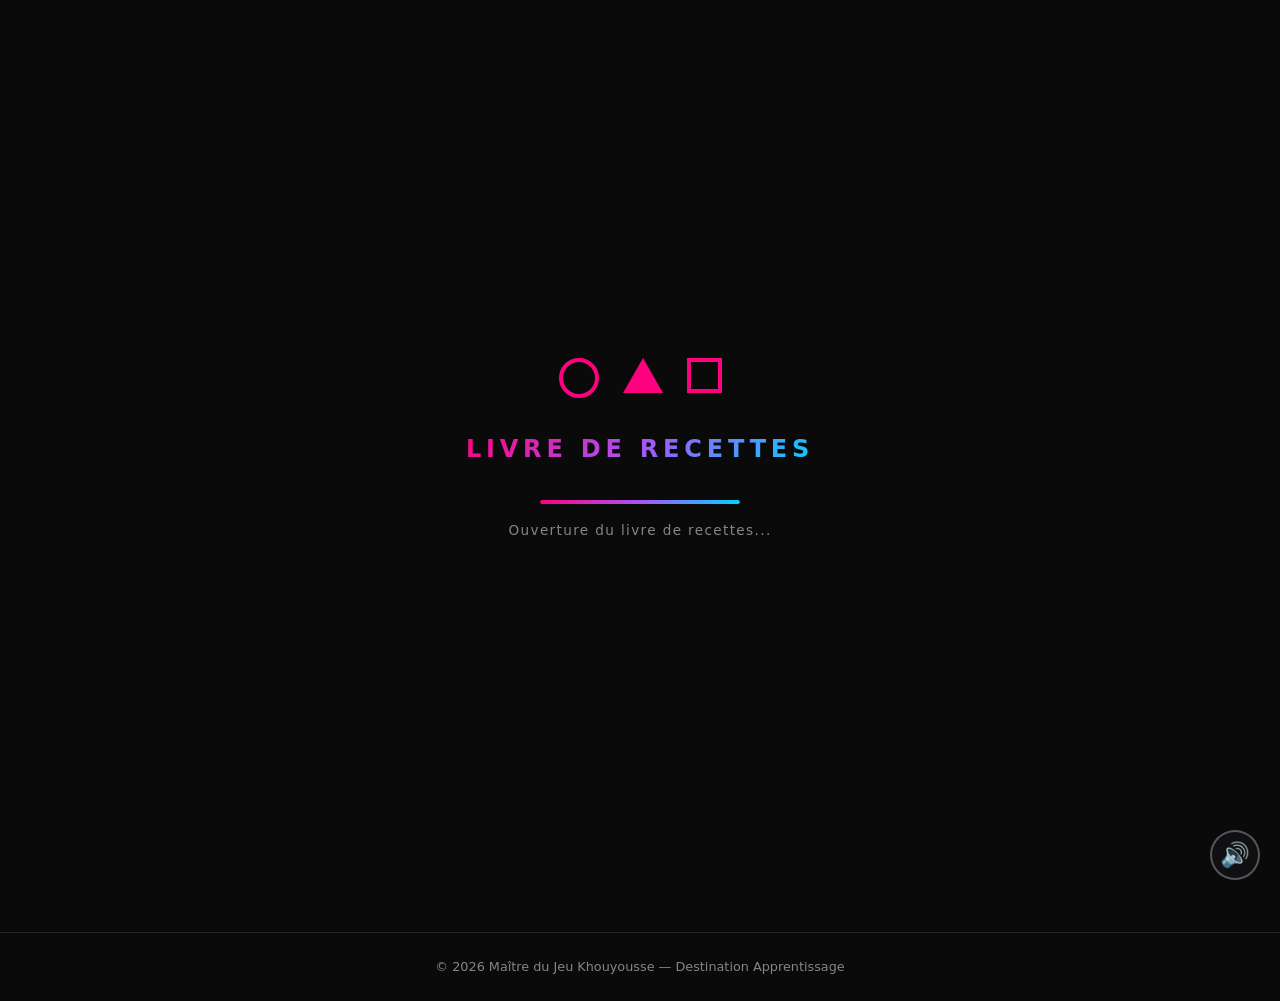
==== coffre.html @ 86e8af84 "Add files via upload" ====
<!DOCTYPE html>
<html lang="fr">
<head>
  <meta charset="UTF-8">
  <meta name="viewport" content="width=device-width, initial-scale=1.0">
  <title>Livre de Recettes - Récompenses</title>
  <link rel="stylesheet" href="styles.css">
  <link rel="icon" type="image/jpeg" href="favicon.jpeg">
  <audio id="bg-music" loop>
    <source src="coffre_win.mp3" type="audio/mpeg">
  </audio>
</head>
<body>
  <div class="page-loader" id="page-loader">
    <div class="loader-content">
      <div class="loader-logo">
        <div class="loader-symbols">
          <span class="loader-symbol circle"></span>
          <span class="loader-symbol triangle"></span>
          <span class="loader-symbol square"></span>
        </div>
      </div>
      <div class="loader-text">LIVRE DE RECETTES</div>
      <div class="loader-bar">
        <div class="loader-progress"></div>
      </div>
      <div class="loader-status">Ouverture du livre de recettes...</div>
    </div>
  </div>

  <header class="header">
    <a href="#" class="back-btn" id="back-btn">Retour</a>
    <div class="header-center">
      <span class="page-badge gold">LIVRE DE RECETTES</span>
    </div>
    <div class="header-right"></div>
  </header>

  <main class="game-page">
    <div class="game-container">
      <div class="game-header">
        <div class="game-icon-large">🏆</div>
        <h1 class="gold">LIVRE DE RECETTES</h1>
        <p>Récupérez vos étoiles débloquées</p>
      </div>

      <div class="game-content">
        <div class="coffre-progress">
          <div class="progress-item" id="prog-enigme1">
            <div class="progress-circle">1</div>
            <span>Inventaire</span>
          </div>
          <div class="progress-line"></div>
          <div class="progress-item" id="prog-quiz">
            <div class="progress-circle">2</div>
            <span>Quiz</span>
          </div>
          <div class="progress-line"></div>
          <div class="progress-item" id="prog-enigma">
            <div class="progress-circle">3</div>
            <span>Service</span>
          </div>
        </div>

        <div class="rewards-list">
          <div class="reward-card" id="reward-enigme1" data-game="enigme1">
            <div class="reward-icon">⭐</div>
            <div class="reward-info">
              <h3>Étoile n°1</h3>
              <span class="reward-link">Épreuve 1 - Inventaire Cuisine</span>
            </div>
            <div class="reward-status" id="status-enigme1">Verrouillé</div>
          </div>

          <div class="reward-card" id="reward-quiz" data-game="quiz">
            <div class="reward-icon">⭐</div>
            <div class="reward-info">
              <h3>Étoile n°2</h3>
              <span class="reward-link">Épreuve 2 - Quiz Restauration</span>
            </div>
            <div class="reward-status" id="status-quiz">Verrouillé</div>
          </div>

          <div class="reward-card" id="reward-enigma" data-game="enigma">
            <div class="reward-icon">⭐</div>
            <div class="reward-info">
              <h3>Étoile n°3</h3>
              <span class="reward-link">Épreuve 3 - Service Final</span>
            </div>
            <div class="reward-status" id="status-enigma">Verrouillé</div>
          </div>
        </div>

        <div class="next-zone-box hidden" id="next-zone">
          <div class="next-zone-content">
            <span class="next-zone-icon" id="next-zone-icon">🎉</span>
            <h3 id="next-zone-title">ÉPREUVES TERMINÉES</h3>
            <p id="next-zone-text">Résultat de vos épreuves</p>
            <div class="next-zone-direction">
              <span class="direction-icon">➡️</span>
              <div class="direction-info">
                <strong>PROCHAINE ÉTAPE</strong>
                <p>Rendez-vous à la <span class="zone-name">ZONE ESTHETIQUE</span></p>
              </div>
            </div>
            <p class="next-zone-instruction">Présentez-vous au stand pour recevoir vos récompenses et continuer l'aventure !</p>
          </div>
        </div>

        <button class="btn-reset" id="btn-reset">Recommencer le jeu</button>
      </div>
    </div>
  </main>

  <div class="modal" id="modal-success">
    <div class="modal-content success">
      <div class="modal-icon">OK</div>
      <h3>ÉTOILE DÉBLOQUÉE !</h3>
      <p>Signalez au maître du jeu que vous avez réussi.<br>Vous pouvez recevoir vos prix et continuer.</p>
      <button class="btn-primary" id="btn-close-success">CONTINUER</button>
    </div>
  </div>

  <div class="modal" id="modal-fail">
    <div class="modal-content fail">
      <div class="modal-icon">X</div>
      <h3>ÉTOILE VERROUILLÉE</h3>
      <p id="fail-message">Vous devez réussir l'épreuve pour débloquer cette étoile.</p>
      <button class="btn-primary" id="btn-close-fail">COMPRIS</button>
    </div>
  </div>

  <footer class="footer">
    <p>© 2026 Maître du Jeu Khouyousse — Destination Apprentissage</p>
  </footer>

  <script src="loader.js"></script>
  <script src="gameState.js"></script>
  <script src="coffre.js"></script>
  <script src="music.js"></script>
</body>
</html>
---- styles.css ----
/* ==========================================
   RESET & VARIABLES
   ========================================== */
* {
  margin: 0;
  padding: 0;
  box-sizing: border-box;
}

:root {
  --bg: #0a0a0a;
  --bg-card: #111114;
  --bg-card-hover: #1a1a1f;
  --pink: #ff007f;
  --purple: #a855f7;
  --cyan: #00d4ff;
  --green: #00ff88;
  --red: #ff4444;
  --gold: #ffd700;
  --white: #ffffff;
  --gray: rgba(255,255,255,0.5);
  --gray-light: rgba(255,255,255,0.7);
  --border: rgba(255,255,255,0.1);
}

body {
  font-family: 'Segoe UI', system-ui, -apple-system, sans-serif;
  background: var(--bg);
  color: var(--white);
  line-height: 1.6;
  min-height: 100vh;
}

/* HEADER */
.header {
  position: fixed;
  top: 0;
  left: 0;
  right: 0;
  z-index: 100;
  display: flex;
  justify-content: space-between;
  align-items: center;
  padding: 1rem 1.5rem;
  background: rgba(10,10,10,0.95);
  backdrop-filter: blur(10px);
  border-bottom: 1px solid var(--border);
}

.header-left { display: flex; align-items: center; gap: 0.75rem; flex-shrink: 0; }
.header-center { flex: 1; display: flex; justify-content: center; }
.header-right { flex-shrink: 0; }

.squid-symbols { display: flex; gap: 0.35rem; }
.symbol.circle { width: 12px; height: 12px; border: 2px solid var(--pink); border-radius: 50%; }
.symbol.triangle { width: 0; height: 0; border-left: 6px solid transparent; border-right: 6px solid transparent; border-bottom: 10px solid var(--pink); }
.symbol.square { width: 12px; height: 12px; border: 2px solid var(--pink); }

.logo-text {
  font-size: 0.95rem;
  font-weight: 700;
  background: linear-gradient(90deg, var(--pink), var(--purple));
  -webkit-background-clip: text;
  -webkit-text-fill-color: transparent;
}

.back-btn { color: var(--gray); text-decoration: none; font-size: 0.9rem; transition: color 0.2s; white-space: nowrap; flex-shrink: 0; }
.back-btn:hover { color: var(--white); }

.page-badge {
  padding: 0.3rem 1rem;
  background: rgba(255,0,127,0.15);
  border: 1px solid var(--pink);
  border-radius: 20px;
  font-size: 0.7rem;
  font-weight: 600;
  letter-spacing: 0.1em;
  color: var(--pink);
}
.page-badge.gold { background: rgba(255,215,0,0.15); border-color: var(--gold); color: var(--gold); }

/* MAIN */
.main-container { padding-top: 70px; }

/* HERO */
.hero { padding: 2rem 1.5rem; text-align: center; }
.hero-affiche { max-width: 700px; width: 100%; height: auto; border-radius: 12px; }
.hero-subtitle { margin-top: 1rem; color: var(--gray); font-size: 0.85rem; letter-spacing: 0.1em; text-transform: uppercase; }

/* RULES */
.rules-section { padding: 0 1.5rem 2rem; max-width: 600px; margin: 0 auto; }
.card { background: var(--bg-card); border: 1px solid var(--border); border-radius: 12px; padding: 1.5rem; text-align: center; }
.card h2 { color: var(--pink); font-size: 1.1rem; margin-bottom: 0.75rem; }
.rules-list { list-style: none; text-align: left; }
.rules-list li { color: var(--gray-light); font-size: 0.85rem; padding: 0.4rem 0; padding-left: 1.5rem; position: relative; }
.rules-list li::before { content: "→"; position: absolute; left: 0; color: var(--pink); }
.warning { color: var(--red) !important; }

/* SLIDER */
.slider-section { padding: 2rem 0; }
.section-title { text-align: center; font-size: 1rem; color: var(--gray); letter-spacing: 0.15em; margin-bottom: 1.5rem; }
.slider-container { display: flex; align-items: center; justify-content: center; max-width: 420px; margin: 0 auto; padding: 0 0.5rem; }
.slider-viewport { flex: 1; overflow: hidden; border-radius: 20px; }
.slider-track { display: flex; transition: transform 0.4s ease; }
.slide { min-width: 100%; padding: 0.5rem; }

.slide-card { background: var(--bg-card); border: 2px solid var(--border); border-radius: 20px; padding: 2rem 1.5rem; text-align: center; position: relative; transition: all 0.3s; }
.slide-card:hover { border-color: var(--pink); }
.slide-card.locked { opacity: 0.5; }
.slide-card.locked:hover { border-color: var(--border); }
.slide-card.coffre { border-color: rgba(255,215,0,0.3); }
.slide-card.coffre:hover { border-color: var(--gold); }

.slide-badge { position: absolute; top: -12px; left: 50%; transform: translateX(-50%); padding: 0.3rem 1rem; background: linear-gradient(135deg, var(--pink), var(--purple)); border-radius: 20px; font-size: 0.7rem; font-weight: 700; letter-spacing: 0.1em; }
.slide-badge.gold { background: linear-gradient(135deg, var(--gold), #ff9500); }
.slide-icon { font-size: 3.5rem; margin: 1rem 0; }
.slide-card h3 { font-size: 1.5rem; margin-bottom: 0.5rem; }
.slide-card h3.pink { color: var(--pink); }
.slide-card h3.cyan { color: var(--cyan); }
.slide-card h3.purple { color: var(--purple); }
.slide-card h3.gold { color: var(--gold); }
.slide-card p { color: var(--gray); font-size: 0.9rem; margin-bottom: 1.5rem; }
.slide-status { display: flex; align-items: center; justify-content: center; gap: 0.5rem; margin-bottom: 1.5rem; font-size: 0.85rem; color: var(--gray); }

.status-dot { width: 8px; height: 8px; border-radius: 50%; background: var(--gray); }
.status-dot.success { background: var(--green); }
.status-dot.fail { background: var(--red); }

.slide-btn { display: inline-block; padding: 0.8rem 2rem; background: linear-gradient(135deg, var(--pink), var(--purple)); border-radius: 10px; color: white; text-decoration: none; font-size: 0.9rem; font-weight: 600; transition: all 0.3s; }
.slide-btn:hover { transform: scale(1.05); box-shadow: 0 0 25px rgba(255,0,127,0.4); }
.slide-btn.disabled { background: var(--border); pointer-events: none; }
.slide-btn.success { background: var(--green); pointer-events: none; }
.slide-btn.fail { background: var(--red); pointer-events: none; }
.slide-btn.gold { background: linear-gradient(135deg, var(--gold), #ff9500); }

.slider-btn { width: 36px; height: 36px; background: var(--bg-card); border: 1px solid var(--border); border-radius: 50%; color: var(--white); font-size: 1.2rem; cursor: pointer; transition: all 0.3s; flex-shrink: 0; }
.slider-btn:hover { border-color: var(--pink); color: var(--pink); }
.slider-dots { display: flex; justify-content: center; gap: 0.75rem; margin-top: 1.5rem; }
.dot { width: 10px; height: 10px; border-radius: 50%; background: var(--border); cursor: pointer; transition: all 0.3s; }
.dot:hover { background: var(--gray); }
.dot.active { background: var(--pink); transform: scale(1.2); }

/* ==========================================
   MISSION SECTION - STYLE CINÉMATIQUE
   ========================================== */
.mission-section { 
  padding: 0; 
  max-width: 100%; 
  margin: 2rem 0; 
}

/* HERO BANNER */
.mission-hero {
  position: relative;
  width: 100%;
  height: 400px;
  overflow: hidden;
  display: flex;
  align-items: center;
  justify-content: center;
}

.mission-hero-bg {
  position: absolute;
  inset: 0;
  z-index: 0;
}

.mission-hero-img {
  width: 100%;
  height: 100%;
  object-fit: cover;
  object-position: center 20%;
  filter: brightness(0.4) saturate(1.2);
}

.mission-hero-overlay {
  position: absolute;
  inset: 0;
  background: linear-gradient(
    180deg,
    rgba(10, 10, 10, 0.3) 0%,
    rgba(10, 10, 10, 0.6) 50%,
    rgba(10, 10, 10, 1) 100%
  );
}

.mission-hero-content {
  position: relative;
  z-index: 1;
  text-align: center;
  padding: 2rem;
}

.mission-tag {
  display: inline-block;
  padding: 0.4rem 1.2rem;
  background: rgba(255, 0, 127, 0.2);
  border: 1px solid var(--pink);
  border-radius: 30px;
  font-size: 0.7rem;
  font-weight: 700;
  letter-spacing: 0.2em;
  color: var(--pink);
  margin-bottom: 1rem;
  text-transform: uppercase;
}

.mission-main-title {
  font-size: 3.5rem;
  font-weight: 900;
  line-height: 1;
  color: var(--white);
  text-transform: uppercase;
  letter-spacing: 0.1em;
  text-shadow: 0 0 40px rgba(255, 0, 127, 0.5);
  margin-bottom: 1rem;
}

.mission-main-title span {
  display: block;
  font-size: 4rem;
  background: linear-gradient(135deg, var(--pink), var(--purple), var(--cyan));
  -webkit-background-clip: text;
  -webkit-text-fill-color: transparent;
  filter: drop-shadow(0 0 30px rgba(255, 0, 127, 0.4));
}

.mission-tagline {
  font-size: 1.1rem;
  color: var(--gray-light);
  font-style: italic;
  letter-spacing: 0.05em;
}

.mission-divider {
  display: flex;
  align-items: center;
  justify-content: center;
  gap: 1rem;
  margin-top: 1.5rem;
}

.divider-line {
  width: 60px;
  height: 1px;
  background: linear-gradient(90deg, transparent, var(--pink), transparent);
}

.divider-icon {
  color: var(--pink);
  font-size: 0.8rem;
}

/* BRIEFING CARD */
.briefing-container {
  max-width: 700px;
  margin: -40px auto 0;
  padding: 0 1.5rem;
  position: relative;
  z-index: 2;
}

.briefing-card {
  background: linear-gradient(145deg, var(--bg-card), #0d0d10);
  border: 1px solid var(--border);
  border-radius: 20px;
  overflow: hidden;
  box-shadow: 
    0 20px 60px rgba(0, 0, 0, 0.5),
    0 0 0 1px rgba(255, 255, 255, 0.05) inset;
}

.briefing-header {
  display: flex;
  align-items: center;
  gap: 1rem;
  padding: 1.5rem;
  background: linear-gradient(135deg, rgba(255, 0, 127, 0.1), rgba(168, 85, 247, 0.1));
  border-bottom: 1px solid var(--border);
  position: relative;
}

.briefing-icon {
  position: relative;
  width: 50px;
  height: 50px;
  display: flex;
  align-items: center;
  justify-content: center;
}

.icon-ring {
  position: absolute;
  inset: 0;
  border: 2px solid var(--gold);
  border-radius: 50%;
  animation: pulse-ring 2s ease-out infinite;
}

@keyframes pulse-ring {
  0% { transform: scale(1); opacity: 1; }
  100% { transform: scale(1.3); opacity: 0; }
}

.icon-center {
  font-size: 1.5rem;
  position: relative;
  z-index: 1;
}

.briefing-title {
  flex: 1;
}

.briefing-label {
  display: block;
  font-size: 0.65rem;
  color: var(--gold);
  letter-spacing: 0.15em;
  margin-bottom: 0.2rem;
}

.briefing-title h3 {
  font-size: 1.2rem;
  font-weight: 700;
  color: var(--white);
  margin: 0;
}

.briefing-stamp {
  padding: 0.3rem 0.8rem;
  background: linear-gradient(135deg, rgba(255,215,0,0.2), rgba(255,165,0,0.2));
  border: 2px solid var(--gold);
  color: var(--gold);
  font-size: 0.7rem;
  font-weight: 800;
  letter-spacing: 0.1em;
  transform: rotate(-5deg);
  opacity: 0.9;
  box-shadow: 0 0 10px rgba(255,215,0,0.3);
}

.briefing-body {
  padding: 1.5rem;
}

.briefing-intro {
  font-size: 1rem;
  color: var(--gray-light);
  line-height: 1.7;
  margin-bottom: 1.5rem;
}

.briefing-intro strong {
  color: var(--cyan);
}

.highlight {
  color: var(--pink);
  font-weight: 600;
}

.briefing-objectives {
  background: rgba(0, 0, 0, 0.3);
  border-radius: 12px;
  padding: 1.2rem;
  margin-bottom: 1.5rem;
}

.briefing-objectives h4 {
  font-size: 0.85rem;
  color: var(--gold);
  margin-bottom: 1rem;
  letter-spacing: 0.1em;
}

.briefing-objectives ul {
  list-style: none;
  display: flex;
  flex-direction: column;
  gap: 0.8rem;
}

.briefing-objectives li {
  display: flex;
  align-items: center;
  gap: 1rem;
  color: var(--gray-light);
  font-size: 0.9rem;
}

.obj-number {
  display: flex;
  align-items: center;
  justify-content: center;
  width: 28px;
  height: 28px;
  background: linear-gradient(135deg, var(--pink), var(--purple));
  border-radius: 6px;
  font-size: 0.75rem;
  font-weight: 700;
  color: var(--white);
  flex-shrink: 0;
}

.briefing-warning {
  display: flex;
  align-items: flex-start;
  gap: 0.8rem;
  padding: 1rem;
  background: rgba(255, 68, 68, 0.1);
  border: 1px solid rgba(255, 68, 68, 0.3);
  border-radius: 10px;
}

.briefing-warning .warning-icon {
  font-size: 1.2rem;
  flex-shrink: 0;
}

.briefing-warning p {
  margin: 0;
  font-size: 0.85rem;
  color: var(--gray-light);
  line-height: 1.5;
}

.briefing-warning strong {
  color: var(--red);
}

/* STATS */
.briefing-stats {
  display: grid;
  grid-template-columns: repeat(3, 1fr);
  border-top: 1px solid var(--border);
}

.stat-card {
  display: flex;
  flex-direction: column;
  align-items: center;
  padding: 1.5rem 1rem;
  border-right: 1px solid var(--border);
  transition: background 0.3s;
}

.stat-card:last-child {
  border-right: none;
}

.stat-card:hover {
  background: rgba(255, 0, 127, 0.05);
}

.stat-icon {
  font-size: 1.5rem;
  margin-bottom: 0.5rem;
}

.stat-number {
  font-size: 2rem;
  font-weight: 800;
  background: linear-gradient(135deg, var(--pink), var(--purple));
  -webkit-background-clip: text;
  -webkit-text-fill-color: transparent;
  line-height: 1;
}

.stat-text {
  font-size: 0.7rem;
  color: var(--gray);
  letter-spacing: 0.1em;
  margin-top: 0.3rem;
}

/* FOOTER */
.briefing-footer {
  padding: 1.2rem 1.5rem;
  background: rgba(0, 0, 0, 0.3);
  text-align: center;
  border-top: 1px solid var(--border);
}

.briefing-footer p {
  font-size: 0.85rem;
  color: var(--gray);
  font-style: italic;
  margin: 0 0 0.3rem 0;
}

.footer-signature {
  font-size: 0.75rem;
  color: var(--gold);
  font-weight: 600;
}

/* RESPONSIVE */
@media (max-width: 768px) {
  .mission-hero {
    height: 320px;
  }
  
  .mission-main-title {
    font-size: 2.2rem;
  }
  
  .mission-main-title span {
    font-size: 2.8rem;
  }
  
  .briefing-container {
    padding: 0 1rem;
    margin-top: -30px;
  }
  
  .briefing-header {
    flex-wrap: wrap;
    gap: 0.8rem;
  }
  
  .briefing-stamp {
    position: absolute;
    top: 1rem;
    right: 1rem;
  }
  
  .briefing-stats {
    grid-template-columns: repeat(3, 1fr);
  }
  
  .stat-card {
    padding: 1rem 0.5rem;
  }
  
  .stat-number {
    font-size: 1.5rem;
  }
}

@media (max-width: 480px) {
  .mission-hero {
    height: 280px;
  }
  
  .mission-main-title {
    font-size: 1.8rem;
  }
  
  .mission-main-title span {
    font-size: 2.2rem;
  }
  
  .mission-tagline {
    font-size: 0.9rem;
  }
  
  .briefing-icon {
    display: none;
  }
  
  .stat-icon {
    font-size: 1.2rem;
  }
  
  .stat-number {
    font-size: 1.3rem;
  }
  
  .stat-text {
    font-size: 0.6rem;
  }
}


/* GAME PAGE */
.game-page { padding: 80px 1.5rem 2rem; min-height: 100vh; display: flex; align-items: center; justify-content: center; }
.game-container { width: 100%; max-width: 450px; }
.game-header { text-align: center; margin-bottom: 2rem; }
.game-icon-large { font-size: 3.5rem; margin-bottom: 0.5rem; }
.game-header h1 { font-size: 2rem; margin-bottom: 0.5rem; }
.game-header h1.pink { color: var(--pink); }
.game-header h1.cyan { color: var(--cyan); }
.game-header h1.purple { color: var(--purple); }
.game-header h1.gold { color: var(--gold); }
.game-header p { color: var(--gray); font-size: 0.95rem; }
.game-content { background: var(--bg-card); border: 1px solid var(--border); border-radius: 20px; padding: 2rem; }

/* TIMER */
.timer-container { text-align: center; margin-bottom: 1.5rem; }
.timer-display { display: flex; align-items: center; justify-content: center; gap: 0.25rem; }
.timer-num { font-size: 4rem; font-weight: 800; font-family: 'Courier New', monospace; background: linear-gradient(135deg, var(--pink), var(--purple)); -webkit-background-clip: text; -webkit-text-fill-color: transparent; }
.timer-sep { font-size: 3.5rem; color: var(--pink); animation: blink 1s infinite; }
@keyframes blink { 0%, 100% { opacity: 1; } 50% { opacity: 0.3; } }
.timer-label { display: block; font-size: 0.7rem; color: var(--gray); letter-spacing: 0.2em; margin-top: 0.5rem; }

/* BUTTONS */
.btn-primary { display: block; width: 100%; padding: 1rem; background: linear-gradient(135deg, var(--pink), var(--purple)); border: none; border-radius: 10px; color: white; font-size: 1rem; font-weight: 600; text-decoration: none; text-align: center; cursor: pointer; transition: all 0.3s; }
.btn-primary:hover { transform: scale(1.02); box-shadow: 0 0 30px rgba(255,0,127,0.4); }
.btn-primary:disabled { opacity: 0.6; cursor: not-allowed; transform: none; box-shadow: none; }
.btn-gold { background: linear-gradient(135deg, var(--gold), #ff9500); }
.btn-success { padding: 0.8rem 1.5rem; background: rgba(0,255,136,0.15); border: 1px solid var(--green); border-radius: 8px; color: var(--green); font-size: 0.9rem; font-weight: 600; cursor: pointer; transition: all 0.3s; }
.btn-success:hover { background: var(--green); color: var(--bg); }
.btn-fail { padding: 0.8rem 1.5rem; background: rgba(255,68,68,0.15); border: 1px solid var(--red); border-radius: 8px; color: var(--red); font-size: 0.9rem; font-weight: 600; cursor: pointer; transition: all 0.3s; }
.btn-fail:hover { background: var(--red); color: var(--bg); }
.btn-reset { margin-top: 2rem; padding: 0.6rem 1rem; background: transparent; border: 1px solid var(--border); border-radius: 6px; color: var(--gray); font-size: 0.8rem; cursor: pointer; transition: all 0.3s; width: 100%; }
.btn-reset:hover { border-color: var(--red); color: var(--red); }

/* WARNING */
.warning-box { background: rgba(255,150,0,0.1); border: 1px solid rgba(255,150,0,0.4); border-radius: 10px; padding: 1rem; margin-bottom: 1.5rem; display: flex; align-items: flex-start; gap: 0.75rem; }
.warning-box.active { background: rgba(255,68,68,0.15); border-color: var(--red); animation: pulse-warning 1s infinite; }
@keyframes pulse-warning { 0%, 100% { opacity: 1; } 50% { opacity: 0.7; } }
.warning-icon { font-size: 1.3rem; flex-shrink: 0; }
.warning-box p { color: rgba(255,200,100,0.9); font-size: 0.85rem; margin: 0; text-align: left; }
.warning-box.active p { color: var(--red); }

/* LOCKED */
.locked-container { text-align: center; }
.locked-box { padding: 2rem; }
.lock-icon { font-size: 3rem; display: block; margin-bottom: 1rem; }
.locked-box h3 { color: var(--gray-light); margin-bottom: 0.5rem; }
.locked-box p { color: var(--gray); margin-bottom: 1.5rem; }

/* VALIDATION */
.validation-container { margin-top: 1.5rem; padding-top: 1.5rem; border-top: 1px solid var(--border); animation: fadeIn 0.3s ease; }
@keyframes fadeIn { from { opacity: 0; transform: translateY(10px); } to { opacity: 1; transform: translateY(0); } }
.validation-box { text-align: center; }
.validation-box h3 { color: var(--pink); margin-bottom: 0.5rem; }
.validation-box p { color: var(--gray); margin-bottom: 1rem; }
.validation-btns { display: flex; gap: 1rem; justify-content: center; }

/* RESULT */
.result-container { animation: fadeIn 0.3s ease; }
.result-box { text-align: center; padding: 1rem 0; }
.result-icon { width: 70px; height: 70px; margin: 0 auto 1rem; border-radius: 50%; display: flex; align-items: center; justify-content: center; font-size: 2rem; font-weight: 700; }
.result-box.success .result-icon { background: rgba(0,255,136,0.15); color: var(--green); }
.result-box.fail .result-icon { background: rgba(255,68,68,0.15); color: var(--red); }
.result-box h3 { font-size: 1.3rem; margin-bottom: 0.5rem; }
.result-box.success h3 { color: var(--green); }
.result-box.fail h3 { color: var(--red); }
.result-box p { color: var(--gray); margin-bottom: 1.5rem; }
.result-score { font-size: 1.1rem; color: var(--gray-light); margin-bottom: 1rem !important; }

/* QUIZ */
.quiz-container { animation: fadeIn 0.3s ease; }
.quiz-progress { margin-bottom: 1.5rem; }
#progress-text { font-size: 0.8rem; color: var(--gray); }
.progress-bar { height: 4px; background: var(--border); border-radius: 2px; margin-top: 0.5rem; overflow: hidden; }
.progress-fill { height: 100%; background: linear-gradient(90deg, var(--pink), var(--cyan)); transition: width 0.3s; }
.quiz-question { font-size: 1.1rem; text-align: center; margin-bottom: 1.5rem; color: var(--white); }
.quiz-options { display: flex; flex-direction: column; gap: 0.6rem; }
.quiz-option { padding: 1rem; background: rgba(255,255,255,0.03); border: 1px solid var(--border); border-radius: 10px; color: var(--white); font-size: 0.95rem; text-align: left; cursor: pointer; transition: all 0.2s; }
.quiz-option:hover { border-color: var(--cyan); background: rgba(0,212,255,0.08); }
.quiz-option.correct { border-color: var(--green); background: rgba(0,255,136,0.15); }
.quiz-option.wrong { border-color: var(--red); background: rgba(255,68,68,0.15); }

/* COFFRE */
.coffre-progress { display: flex; align-items: center; justify-content: center; margin-bottom: 2rem; }
.progress-item { display: flex; flex-direction: column; align-items: center; gap: 0.4rem; }
.progress-item span { font-size: 0.75rem; color: var(--gray); }
.progress-circle { width: 40px; height: 40px; border-radius: 50%; display: flex; align-items: center; justify-content: center; font-weight: 700; background: rgba(255,255,255,0.05); border: 2px solid var(--gray); color: var(--gray); transition: all 0.3s; }
.progress-circle.success { background: rgba(0,255,136,0.15); border-color: var(--green); color: var(--green); }
.progress-circle.fail { background: rgba(255,68,68,0.15); border-color: var(--red); color: var(--red); }
.progress-line { width: 30px; height: 2px; background: var(--border); margin: 0 0.5rem; margin-bottom: 1.5rem; }
.rewards-list { display: flex; flex-direction: column; gap: 0.75rem; }
.reward-card { display: flex; align-items: center; gap: 1rem; padding: 1rem; background: rgba(255,255,255,0.02); border: 1px solid var(--border); border-radius: 12px; cursor: pointer; transition: all 0.3s; }
.reward-card:hover { background: rgba(255,255,255,0.05); border-color: var(--pink); }
.reward-card.unlocked { border-color: var(--green); }
.reward-card.unlocked:hover { border-color: var(--green); background: rgba(0,255,136,0.05); }
.reward-icon { font-size: 1.8rem; }
.reward-info { flex: 1; }
.reward-info h3 { font-size: 1rem; margin-bottom: 0.15rem; }
.reward-link { font-size: 0.75rem; color: var(--gray); }
.reward-status { font-size: 0.8rem; color: var(--gray); }
.reward-status.unlocked { color: var(--green); }
.reward-status.failed { color: var(--red); }

/* MODAL */
.modal { position: fixed; inset: 0; background: rgba(0,0,0,0.9); display: none; align-items: center; justify-content: center; z-index: 1000; padding: 1rem; }
.modal.visible { display: flex; }
.modal-content { background: var(--bg-card); border-radius: 20px; padding: 2.5rem 2rem; text-align: center; max-width: 380px; width: 100%; animation: scaleIn 0.3s ease; }
@keyframes scaleIn { from { transform: scale(0.9); opacity: 0; } to { transform: scale(1); opacity: 1; } }
.modal-content.success { border: 1px solid var(--green); }
.modal-content.fail { border: 1px solid var(--red); }
.modal-icon { width: 70px; height: 70px; margin: 0 auto 1rem; border-radius: 50%; display: flex; align-items: center; justify-content: center; font-size: 2rem; font-weight: 700; }
.modal-content.success .modal-icon { background: rgba(0,255,136,0.15); color: var(--green); }
.modal-content.fail .modal-icon { background: rgba(255,68,68,0.15); color: var(--red); }
.modal-content h3 { font-size: 1.3rem; margin-bottom: 0.75rem; }
.modal-content.success h3 { color: var(--green); }
.modal-content.fail h3 { color: var(--red); }
.modal-content p { color: var(--gray); line-height: 1.5; margin-bottom: 1.5rem; }

/* FOOTER */
.footer { text-align: center; padding: 1.5rem; border-top: 1px solid var(--border); color: var(--gray); font-size: 0.8rem; }

/* UTILITIES */
.hidden { display: none !important; }

/* RESPONSIVE TABLET */
@media (max-width: 768px) {
  .mission-content { grid-template-columns: 1fr; gap: 1.5rem; }
  .mission-posters { flex-direction: row; justify-content: center; }
  .poster-inner { max-height: 200px; }
  .mission-title { font-size: 1.5rem; }
  .mission-card { padding: 1.5rem; }
}

/* RESPONSIVE MOBILE */
@media (max-width: 480px) {
  .header { padding: 0.75rem 1rem; }
  .logo-text { display: none; }
  .timer-num { font-size: 3rem; }
  .timer-sep { font-size: 2.5rem; }
  .game-header h1 { font-size: 1.6rem; }
  .game-content { padding: 1.5rem; }
  .slider-btn { width: 32px; height: 32px; font-size: 1rem; }
  .slide-card { padding: 1.5rem 1rem; }
  .slide-icon { font-size: 2.5rem; }
  .slide-card h3 { font-size: 1.2rem; }
  .slide-btn { padding: 0.6rem 1.5rem; font-size: 0.8rem; }
  .mission-section { padding: 2rem 1rem; }
  .mission-title-box { padding: 1rem 1.5rem; }
  .mission-title { font-size: 1.3rem; }
  .mission-posters { flex-direction: column; align-items: center; }
  .poster-card { width: 100%; max-width: 200px; }
  .poster-inner { max-height: 180px; }
  .progress-line { width: 20px; }
  .progress-circle { width: 35px; height: 35px; font-size: 0.9rem; }
  .validation-btns { flex-direction: column; }
  .btn-success, .btn-fail { width: 100%; }
}

/* =================================================================
   CORRECTIF MOBILE (A COLLER À LA FIN DE STYLES.CSS)
   ================================================================= */

@media screen and (max-width: 768px) {

  /* --- STRUCTURE GLOBALE --- */
  body, html {
    overflow-x: hidden; /* Empêche le scroll horizontal indésirable */
    width: 100%;
  }

  .main-container, .game-container, .game-page {
    width: 100%;
    padding: 10px;
    box-sizing: border-box;
    margin: 0;
  }

  /* --- HEADER MOBILE --- */
  .header {
    padding: 0.75rem 1rem;
    gap: 0.5rem;
  }
  
  .header-left {
    flex-shrink: 0;
  }

  .header-center {
    flex: 1;
    display: flex;
    justify-content: center;
  }
  
  .header-right {
    flex-shrink: 0;
  }
  
  .back-btn {
    font-size: 0.85rem;
  }
  
  .page-badge {
    padding: 0.25rem 0.6rem;
    font-size: 0.6rem;
  }

  /* --- INDEX : HERO & MISSION --- */
  .hero-affiche {
    width: 100%;
    height: auto;
    object-fit: cover;
  }

  .mission-content {
    display: flex;
    flex-direction: column !important; /* Les éléments passent l'un sous l'autre */
  }

  .mission-posters {
    flex-direction: column !important;
    width: 100%;
    align-items: center;
  }

  .poster-card {
    width: 100%;
    max-width: 320px; /* Taille max sur mobile */
    margin-bottom: 20px;
  }
  
  .poster-img {
    width: 100%;
    height: auto;
  }

  .mission-description {
    padding: 0 !important;
    width: 100%;
  }

  /* --- SLIDER (CARROUSEL) --- */
  .slider-section {
    width: 100%;
    overflow: hidden;
  }

  .slider-container {
    padding: 0;
    width: 100%;
  }

  .slider-viewport {
    width: 90%; /* Le slider prend 90% de la largeur */
    margin: 0 auto;
  }

  .slide-card {
    width: 100% !important; /* La carte remplit le viewport */
    min-height: auto; /* Hauteur adaptative */
    padding: 20px 10px;
    margin: 0;
    box-sizing: border-box;
  }
  
  .slider-btn {
    z-index: 10; /* S'assure que les flèches sont au-dessus */
  }

  /* --- PAGES JEUX (QUIZ, ENIGME...) --- */
  .game-header h1 {
    font-size: 2rem; /* Titre plus petit */
    word-wrap: break-word; /* Coupe les mots si trop longs */
  }

  .game-icon-large {
    font-size: 3rem;
  }
  
  /* Quiz : Boutons l'un sous l'autre */
  .quiz-options {
    display: flex;
    flex-direction: column;
    gap: 10px;
  }
  
  .quiz-option {
    width: 100%;
    box-sizing: border-box;
  }

  /* Enigme : Timer adaptable */
  .timer-display {
    font-size: 15vw; /* S'adapte à la largeur de l'écran */
  }
  
  .validation-btns {
    display: flex;
    flex-direction: column;
    width: 100%;
    gap: 10px;
  }
  
  .validation-btns button {
    width: 100%;
    margin: 0;
  }

  /* --- COFFRE --- */
  .rewards-list {
    display: flex;
    flex-direction: column !important;
  }

  .reward-card {
    width: 100% !important;
    box-sizing: border-box;
    margin-bottom: 10px;
  }

  /* Progression Coffre (Boules 1-2-3) */
  .coffre-progress {
    justify-content: center;
    flex-wrap: wrap;
    gap: 10px;
  }
  
  .progress-line {
    width: 20px; /* Ligne plus courte entre les boules */
  }

  /* --- MODALES POPUP --- */
  .modal-content {
    width: 90% !important;
    margin: 20% auto;
    padding: 20px;
  }
}

/* ==========================================
   LAYOUTS CÔTE À CÔTE
   ========================================== */

/* Layout pour les pages de jeu (énigme, quiz, scénario) */
.game-container-wide {
  max-width: 1100px;
}

.game-layout-split {
  display: grid;
  grid-template-columns: 1fr 1fr;
  gap: 2rem;
  align-items: stretch;
}

.game-col-left,
.game-col-right {
  min-width: 0;
  display: flex;
  flex-direction: column;
}

/* Hauteur égale pour les deux colonnes */
.height-match {
  flex: 1;
  display: flex;
  flex-direction: column;
}

.mission-briefing-box.height-match {
  height: 100%;
}

.mission-briefing-box.height-match .briefing-box-content {
  flex: 1;
  display: flex;
  flex-direction: column;
  justify-content: space-between;
}

.game-content-inner.height-match {
  height: 100%;
  background: var(--bg-card);
  border: 1px solid var(--border);
  border-radius: 16px;
  padding: 1.5rem;
  display: flex;
  flex-direction: column;
  justify-content: center;
}

/* Section timer centrée verticalement */
.timer-section-centered {
  flex: 1;
  display: flex;
  flex-direction: column;
  justify-content: center;
  align-items: center;
  text-align: center;
}

.timer-section-centered .warning-box {
  width: 100%;
  margin-bottom: 1.5rem;
}

.timer-section-centered .timer-container {
  margin-bottom: 1.5rem;
}

.timer-section-centered .btn-primary {
  width: 100%;
}

.timer-section-centered .validation-container {
  width: 100%;
  margin-top: 1.5rem;
}

/* Quiz start box centré */
.quiz-start-box {
  flex: 1;
  display: flex;
  flex-direction: column;
  justify-content: center;
  align-items: center;
  text-align: center;
  padding: 2rem 1rem;
}

.quiz-start-box .start-icon {
  font-size: 3rem;
  margin-bottom: 1rem;
}

.quiz-start-box h3 {
  font-size: 1.2rem;
  color: var(--cyan);
  margin-bottom: 0.5rem;
}

.quiz-start-box p {
  color: var(--gray);
  font-size: 0.9rem;
  margin-bottom: 1.5rem;
}

.quiz-start-box .btn-primary {
  width: 100%;
  max-width: 300px;
}

/* Quiz content centré */
.quiz-container {
  flex: 1;
  display: flex;
  flex-direction: column;
  justify-content: center;
}

/* RÉSULTAT PLEIN ÉCRAN */
.result-container-full {
  display: flex;
  justify-content: center;
  align-items: center;
  min-height: 300px;
  padding: 2rem;
}

.result-container-full .result-box {
  background: var(--bg-card);
  border: 2px solid var(--border);
  border-radius: 20px;
  padding: 3rem 2rem;
  text-align: center;
  max-width: 500px;
  width: 100%;
}

.result-container-full .result-box.success {
  border-color: var(--green);
  box-shadow: 0 0 40px rgba(0, 255, 136, 0.2);
}

.result-container-full .result-box.fail {
  border-color: var(--red);
  box-shadow: 0 0 40px rgba(255, 68, 68, 0.2);
}

.result-container-full .result-icon {
  width: 80px;
  height: 80px;
  border-radius: 50%;
  display: flex;
  align-items: center;
  justify-content: center;
  font-size: 2.5rem;
  margin: 0 auto 1.5rem;
  background: rgba(255, 255, 255, 0.1);
}

.result-container-full .result-box.success .result-icon {
  background: rgba(0, 255, 136, 0.2);
  color: var(--green);
}

.result-container-full .result-box.fail .result-icon {
  background: rgba(255, 68, 68, 0.2);
  color: var(--red);
}

.result-container-full .result-box h3 {
  font-size: 1.8rem;
  margin-bottom: 1rem;
}

.result-container-full .result-box.success h3 {
  color: var(--green);
}

.result-container-full .result-box.fail h3 {
  color: var(--red);
}

.result-container-full .result-box p {
  color: var(--gray-light);
  font-size: 1rem;
  margin-bottom: 1rem;
}

.result-container-full .result-score {
  font-size: 1.2rem;
  font-weight: 700;
  color: var(--white);
  margin-bottom: 1.5rem;
}

.result-container-full .btn-primary {
  margin-top: 1rem;
}

/* Layout pour l'index (briefing + slider) */
.main-game-section {
  padding: 2rem 1.5rem;
  max-width: 1200px;
  margin: 0 auto;
}

.main-game-layout {
  display: grid;
  grid-template-columns: 1fr 1fr;
  gap: 2rem;
  align-items: stretch;
}

.main-col-left,
.main-col-right {
  min-width: 0;
  display: flex;
  flex-direction: column;
}

/* Briefing card dans l'index */
.briefing-card-index {
  background: linear-gradient(145deg, var(--bg-card), #0d0d10);
  border: 1px solid var(--border);
  border-radius: 20px;
  overflow: hidden;
  box-shadow: 
    0 20px 60px rgba(0, 0, 0, 0.5),
    0 0 0 1px rgba(255, 255, 255, 0.05) inset;
  flex: 1;
  display: flex;
  flex-direction: column;
}

.briefing-card-index .briefing-body {
  flex: 1;
}

/* Slider inline */
.slider-section-inline {
  background: var(--bg-card);
  border: 1px solid var(--border);
  border-radius: 20px;
  padding: 1.5rem;
  flex: 1;
  display: flex;
  flex-direction: column;
}

.slider-section-inline .section-title {
  margin-bottom: 1rem;
}

.slider-section-inline .slider-container {
  flex: 1;
  display: flex;
  align-items: center;
}

.slider-section-inline .slider-dots {
  margin-top: 1rem;
}

/* RESPONSIVE pour layouts côte à côte */
@media (max-width: 900px) {
  .game-layout-split,
  .main-game-layout {
    grid-template-columns: 1fr;
    gap: 1.5rem;
  }
  
  .game-container-wide {
    max-width: 500px;
  }
  
  .main-game-section {
    padding: 1.5rem 1rem;
  }
  
  .height-match {
    height: auto;
  }
  
  .result-container-full {
    min-height: 250px;
    padding: 1.5rem;
  }
  
  .result-container-full .result-box {
    padding: 2rem 1.5rem;
  }
}

@media (max-width: 480px) {
  .game-content-inner.height-match {
    padding: 1rem;
  }
  
  .briefing-card-index {
    border-radius: 16px;
  }
  
  .slider-section-inline {
    padding: 1rem;
    border-radius: 16px;
  }
  
  .result-container-full .result-icon {
    width: 60px;
    height: 60px;
    font-size: 2rem;
  }
  
  .result-container-full .result-box h3 {
    font-size: 1.4rem;
  }
}

/* ==========================================
   PAGE LOADER
   ========================================== */
.page-loader {
  position: fixed;
  inset: 0;
  background: var(--bg);
  z-index: 9999;
  display: flex;
  align-items: center;
  justify-content: center;
  transition: opacity 0.5s ease, visibility 0.5s ease;
}

.page-loader.hidden {
  opacity: 0;
  visibility: hidden;
}

.loader-content {
  text-align: center;
  padding: 2rem;
}

.loader-logo {
  margin-bottom: 2rem;
}

.loader-symbols {
  display: flex;
  justify-content: center;
  gap: 1.5rem;
}

.loader-symbol {
  animation: pulse-symbol 1.5s ease-in-out infinite;
}

.loader-symbol.circle {
  width: 40px;
  height: 40px;
  border: 4px solid var(--pink);
  border-radius: 50%;
  animation-delay: 0s;
}

.loader-symbol.triangle {
  width: 0;
  height: 0;
  border-left: 20px solid transparent;
  border-right: 20px solid transparent;
  border-bottom: 35px solid var(--pink);
  animation-delay: 0.2s;
}

.loader-symbol.square {
  width: 35px;
  height: 35px;
  border: 4px solid var(--pink);
  animation-delay: 0.4s;
}

@keyframes pulse-symbol {
  0%, 100% { transform: scale(1); opacity: 1; }
  50% { transform: scale(1.2); opacity: 0.7; }
}

.loader-text {
  font-size: 1.5rem;
  font-weight: 800;
  letter-spacing: 0.2em;
  background: linear-gradient(135deg, var(--pink), var(--purple), var(--cyan));
  -webkit-background-clip: text;
  -webkit-text-fill-color: transparent;
  margin-bottom: 2rem;
}

.loader-bar {
  width: 200px;
  height: 4px;
  background: var(--border);
  border-radius: 2px;
  overflow: hidden;
  margin: 0 auto 1rem;
}

.loader-progress {
  height: 100%;
  width: 0%;
  background: linear-gradient(90deg, var(--pink), var(--purple), var(--cyan));
  border-radius: 2px;
  animation: load-progress 1.5s ease-out forwards;
}

@keyframes load-progress {
  0% { width: 0%; }
  100% { width: 100%; }
}

.loader-status {
  font-size: 0.85rem;
  color: var(--gray);
  letter-spacing: 0.1em;
}

/* ==========================================
   BOUTON FORMATION (HEADER)
   ========================================== */
.btn-formation {
  display: inline-block;
  padding: 0.5rem 1rem;
  background: linear-gradient(135deg, rgba(255, 0, 127, 0.15), rgba(168, 85, 247, 0.15));
  border: 1px solid var(--pink);
  border-radius: 25px;
  color: var(--white);
  text-decoration: none;
  font-size: 0.8rem;
  font-weight: 600;
  transition: all 0.3s ease;
  white-space: nowrap;
}

.btn-formation:hover {
  background: linear-gradient(135deg, var(--pink), var(--purple));
  transform: translateY(-2px);
  box-shadow: 0 5px 20px rgba(255, 0, 127, 0.3);
}

@media (max-width: 768px) {
  .btn-formation {
    padding: 0.4rem 0.8rem;
    font-size: 0.7rem;
  }
}

@media (max-width: 480px) {
  .btn-formation {
    padding: 0.35rem 0.6rem;
    font-size: 0.65rem;
  }
}

/* ==========================================
   FOOTER AMÉLIORÉ
   ========================================== */
.footer-enhanced {
  background: linear-gradient(180deg, var(--bg), #050508);
  border-top: 1px solid var(--border);
  padding: 2rem 1.5rem 1.5rem;
  margin-top: 2rem;
}

.footer-content {
  max-width: 900px;
  margin: 0 auto;
}

.footer-main {
  display: grid;
  grid-template-columns: 1fr auto;
  gap: 3rem;
  align-items: center;
  margin-bottom: 1.5rem;
}

.footer-info {
  display: flex;
  flex-direction: column;
  gap: 0.5rem;
}

.footer-logo {
  display: flex;
  align-items: center;
  gap: 0.75rem;
  margin-bottom: 0.5rem;
}

.footer-logo .squid-symbols {
  display: flex;
  gap: 0.3rem;
}

.footer-logo .symbol.circle { width: 10px; height: 10px; border-width: 2px; }
.footer-logo .symbol.triangle { border-left-width: 5px; border-right-width: 5px; border-bottom-width: 8px; }
.footer-logo .symbol.square { width: 10px; height: 10px; border-width: 2px; }

.footer-title {
  font-size: 1.1rem;
  font-weight: 700;
  background: linear-gradient(90deg, var(--pink), var(--purple));
  -webkit-background-clip: text;
  -webkit-text-fill-color: transparent;
}

.footer-date,
.footer-location {
  color: var(--gray-light);
  font-size: 0.85rem;
}

/* QR Code */
.footer-qr {
  text-align: center;
}

.qr-box {
  background: var(--bg-card);
  border: 1px solid var(--border);
  border-radius: 16px;
  padding: 1.5rem;
}

.qr-placeholder {
  width: 140px;
  height: 140px;
  background: var(--white);
  border-radius: 8px;
  display: flex;
  align-items: center;
  justify-content: center;
  margin: 0 auto 1rem;
  padding: 8px;
  overflow: hidden;
}

.qr-img {
  width: 100%;
  height: 100%;
  object-fit: contain;
  display: block;
}

.qr-icon {
  font-size: 2rem;
  margin-bottom: 0.3rem;
}

.qr-text {
  font-size: 0.7rem;
  font-weight: 700;
  letter-spacing: 0.1em;
}

.qr-label {
  font-size: 0.8rem;
  color: var(--gray);
}

/* Footer bottom */
.footer-bottom {
  text-align: center;
  padding-top: 1.5rem;
  border-top: 1px solid var(--border);
}

.footer-bottom p {
  font-size: 0.8rem;
  color: var(--gray);
}

@media (max-width: 768px) {
  .footer-main {
    grid-template-columns: 1fr;
    gap: 2rem;
    text-align: center;
  }
  
  .footer-logo {
    justify-content: center;
  }
}

/* Partenaires Footer */
.footer-partners {
  text-align: center;
  padding-bottom: 2rem;
  margin-bottom: 2rem;
  border-bottom: 1px solid var(--border);
}

.partners-label {
  display: block;
  font-size: 0.85rem;
  color: var(--gray);
  margin-bottom: 1rem;
  text-transform: uppercase;
  letter-spacing: 0.1em;
}

.partners-logos {
  display: flex;
  justify-content: center;
  align-items: center;
  gap: 2rem;
  flex-wrap: wrap;
}

.partner-logo {
  height: 60px;
  width: auto;
  object-fit: contain;
  background: white;
  padding: 0.5rem;
  border-radius: 8px;
}

/* Bouton équipe */
.btn-equipe {
  display: inline-block;
  margin-top: 1rem;
  padding: 0.6rem 1.2rem;
  background: transparent;
  border: 1px solid var(--pink);
  border-radius: 25px;
  color: var(--pink);
  text-decoration: none;
  font-size: 0.85rem;
  font-weight: 600;
  transition: all 0.3s ease;
}

.btn-equipe:hover {
  background: var(--pink);
  color: var(--white);
}

@media (max-width: 768px) {
  .footer-partners {
    padding-bottom: 1.5rem;
    margin-bottom: 1.5rem;
  }
  
  .partners-logos {
    gap: 1.5rem;
  }
  
  .partner-logo {
    height: 50px;
  }
}

/* ==========================================
   PAGE ÉQUIPE
   ========================================== */
.equipe-page {
  padding: 100px 1.5rem 2rem;
  min-height: 100vh;
}

.equipe-container {
  max-width: 900px;
  margin: 0 auto;
}

.equipe-header {
  text-align: center;
  margin-bottom: 3rem;
}

.equipe-icon {
  font-size: 3rem;
  margin-bottom: 1rem;
}

.equipe-header h1 {
  font-size: 2rem;
  background: linear-gradient(135deg, var(--pink), var(--purple));
  -webkit-background-clip: text;
  -webkit-text-fill-color: transparent;
  margin-bottom: 0.5rem;
}

.equipe-header p {
  color: var(--gray);
  font-size: 1rem;
}

/* Sections équipe */
.equipe-section {
  margin-bottom: 3rem;
}

.section-title-equipe {
  display: flex;
  align-items: center;
  gap: 0.75rem;
  font-size: 1.3rem;
  color: var(--white);
  margin-bottom: 1.5rem;
  padding-bottom: 0.75rem;
  border-bottom: 1px solid var(--border);
}

.title-icon {
  font-size: 1.5rem;
}

/* Grille des membres */
.membres-grid {
  display: grid;
  grid-template-columns: repeat(auto-fill, minmax(280px, 1fr));
  gap: 1.5rem;
}

.membre-card {
  background: var(--bg-card);
  border: 1px solid var(--border);
  border-radius: 16px;
  padding: 1.5rem;
  display: flex;
  gap: 1rem;
  transition: all 0.3s ease;
}

.membre-card:hover {
  border-color: var(--pink);
  transform: translateY(-3px);
}

.membre-avatar {
  width: 60px;
  height: 60px;
  background: linear-gradient(135deg, var(--pink), var(--purple));
  border-radius: 50%;
  display: flex;
  align-items: center;
  justify-content: center;
  font-size: 1.5rem;
  flex-shrink: 0;
}

.membre-info {
  flex: 1;
}

.membre-info h3 {
  font-size: 1rem;
  color: var(--white);
  margin-bottom: 0.25rem;
}

.membre-role {
  display: inline-block;
  font-size: 0.75rem;
  color: var(--pink);
  background: rgba(255, 0, 127, 0.15);
  padding: 0.2rem 0.6rem;
  border-radius: 10px;
  margin-bottom: 0.5rem;
}

.membre-desc {
  font-size: 0.85rem;
  color: var(--gray);
  line-height: 1.4;
}

.membre-avatar-img {
  background: #fff;
  padding: 6px;
  overflow: hidden;
}

.avatar-logo {
  width: 100%;
  height: 100%;
  object-fit: contain;
  border-radius: 50%;
}

.btn-portfolio {
  display: inline-flex;
  align-items: center;
  gap: 0.4rem;
  margin-top: 0.6rem;
  padding: 0.4rem 0.9rem;
  background: linear-gradient(135deg, var(--cyan), var(--purple));
  color: var(--white);
  font-size: 0.8rem;
  font-weight: 600;
  border-radius: 8px;
  text-decoration: none;
  transition: all 0.3s ease;
}

.btn-portfolio:hover {
  transform: translateY(-2px);
  box-shadow: 0 4px 15px rgba(0, 212, 255, 0.3);
}

.btn-portfolio-icon {
  font-size: 0.9rem;
}

/* Partenaires page équipe */
.partenaires-grid {
  display: grid;
  grid-template-columns: repeat(auto-fit, minmax(200px, 1fr));
  gap: 1.5rem;
}

.partenaire-card {
  background: var(--bg-card);
  border: 1px solid var(--border);
  border-radius: 16px;
  padding: 1.5rem;
  text-align: center;
  transition: all 0.3s ease;
}

.partenaire-card:hover {
  border-color: var(--cyan);
}

.partenaire-logo {
  height: 80px;
  width: auto;
  object-fit: contain;
  background: white;
  padding: 0.5rem;
  border-radius: 8px;
  margin-bottom: 1rem;
}

.partenaire-card h3 {
  font-size: 0.95rem;
  color: var(--white);
}

/* Remerciements */
.equipe-thanks {
  margin-top: 3rem;
}

.thanks-box {
  background: linear-gradient(135deg, rgba(255, 0, 127, 0.1), rgba(168, 85, 247, 0.1));
  border: 1px solid var(--pink);
  border-radius: 20px;
  padding: 2rem;
  text-align: center;
}

.thanks-icon {
  font-size: 2.5rem;
  display: block;
  margin-bottom: 1rem;
}

.thanks-box h3 {
  font-size: 1.3rem;
  color: var(--white);
  margin-bottom: 0.5rem;
}

.thanks-box p {
  color: var(--gray-light);
  font-size: 0.95rem;
}

@media (max-width: 480px) {
  .equipe-header h1 {
    font-size: 1.6rem;
  }
  
  .membre-card {
    flex-direction: column;
    text-align: center;
  }
  
  .membre-avatar {
    margin: 0 auto;
  }
}

/* ==========================================
   ANCIEN FOOTER (pour les autres pages)
   ========================================== */
.footer {
  padding: 1.5rem;
  text-align: center;
  border-top: 1px solid var(--border);
  margin-top: 2rem;
}

.footer p {
  font-size: 0.8rem;
  color: var(--gray);
}

/* ==========================================
   MISSION BRIEFING BOX - PAGES ÉPREUVES
   ========================================== */
.mission-briefing-box {
  background: linear-gradient(145deg, var(--bg-card), #0d0d10);
  border: 1px solid var(--border);
  border-radius: 16px;
  overflow: hidden;
  margin-bottom: 1.5rem;
}

.mission-briefing-box.quiz-theme .briefing-box-header {
  background: linear-gradient(135deg, rgba(0, 212, 255, 0.15), rgba(0, 150, 200, 0.1));
}

.mission-briefing-box.quiz-theme .briefing-box-tag {
  background: var(--cyan);
}

.mission-briefing-box.scenario-theme .briefing-box-header {
  background: linear-gradient(135deg, rgba(168, 85, 247, 0.15), rgba(120, 60, 200, 0.1));
}

.mission-briefing-box.scenario-theme .briefing-box-tag {
  background: var(--purple);
}

.briefing-box-header {
  display: flex;
  align-items: center;
  gap: 0.8rem;
  padding: 1rem 1.2rem;
  background: linear-gradient(135deg, rgba(255, 0, 127, 0.15), rgba(168, 85, 247, 0.1));
  border-bottom: 1px solid var(--border);
}

.briefing-box-icon {
  font-size: 1.5rem;
}

.briefing-box-header h3 {
  flex: 1;
  font-size: 0.95rem;
  font-weight: 700;
  color: var(--white);
  letter-spacing: 0.05em;
  margin: 0;
}

.briefing-box-tag {
  padding: 0.25rem 0.6rem;
  background: var(--pink);
  border-radius: 4px;
  font-size: 0.65rem;
  font-weight: 700;
  color: var(--white);
  letter-spacing: 0.05em;
}

.briefing-box-content {
  padding: 1.2rem;
  display: flex;
  flex-direction: column;
  gap: 1.2rem;
}

.mission-context,
.mission-objective,
.mission-rules,
.mission-reward {
  background: rgba(0, 0, 0, 0.2);
  border-radius: 10px;
  padding: 1rem;
}

.mission-context h4,
.mission-objective h4,
.mission-rules h4,
.mission-reward h4 {
  font-size: 0.8rem;
  font-weight: 700;
  margin-bottom: 0.6rem;
  letter-spacing: 0.05em;
}

.mission-context h4 { color: var(--cyan); }
.mission-objective h4 { color: var(--pink); }
.mission-rules h4 { color: var(--gold); }
.mission-reward h4 { color: var(--green); }

.mission-context p,
.mission-objective p {
  font-size: 0.85rem;
  color: var(--gray-light);
  line-height: 1.6;
  margin: 0;
}

.mission-context strong,
.mission-objective strong {
  color: var(--white);
}

.mission-rules ul {
  list-style: none;
  display: flex;
  flex-direction: column;
  gap: 0.5rem;
  margin: 0;
  padding: 0;
}

.mission-rules li {
  display: flex;
  align-items: center;
  gap: 0.7rem;
  font-size: 0.85rem;
  color: var(--gray-light);
}

.rule-icon {
  font-size: 1rem;
  width: 24px;
  text-align: center;
  flex-shrink: 0;
}

.reward-preview {
  display: flex;
  align-items: center;
  gap: 1rem;
}

.reward-icon-box {
  display: flex;
  align-items: center;
  justify-content: center;
  width: 50px;
  height: 50px;
  background: linear-gradient(135deg, rgba(0, 255, 136, 0.2), rgba(0, 200, 100, 0.1));
  border: 1px solid rgba(0, 255, 136, 0.3);
  border-radius: 10px;
  font-size: 1.5rem;
  flex-shrink: 0;
}

.reward-details {
  display: flex;
  flex-direction: column;
  gap: 0.2rem;
}

.reward-details strong {
  font-size: 0.9rem;
  color: var(--white);
}

.reward-details span {
  font-size: 0.8rem;
  color: var(--gray);
}

/* Divider horizontal */
.divider-line-horizontal {
  height: 1px;
  background: linear-gradient(90deg, transparent, var(--border), transparent);
  margin: 0.5rem 0 1.5rem;
}

/* Bouton dans le briefing */
.mission-briefing-box .btn-primary {
  margin: 0 1.2rem 1.2rem;
  width: calc(100% - 2.4rem);
}

/* RESPONSIVE BRIEFING BOX */
@media (max-width: 480px) {
  .briefing-box-header {
    padding: 0.8rem 1rem;
  }
  
  .briefing-box-header h3 {
    font-size: 0.85rem;
  }
  
  .briefing-box-content {
    padding: 1rem;
    gap: 1rem;
  }
  
  .mission-context,
  .mission-objective,
  .mission-rules,
  .mission-reward {
    padding: 0.8rem;
  }
  
  .mission-context p,
  .mission-objective p,
  .mission-rules li {
    font-size: 0.8rem;
  }
  
  .reward-preview {
    flex-direction: column;
    text-align: center;
    gap: 0.5rem;
  }
  
  .reward-icon-box {
    width: 45px;
    height: 45px;
    font-size: 1.3rem;
  }
}

/* ==========================================
   PAGE SCÉNARIO - STYLE NARRATIF
   ========================================== */
.scenario-page {
  padding-top: 70px;
  min-height: 100vh;
}

.scenario-container {
  max-width: 900px;
  margin: 0 auto;
}

/* Hero Scénario */
.scenario-hero {
  position: relative;
  width: 100%;
  height: 350px;
  overflow: hidden;
  display: flex;
  align-items: center;
  justify-content: center;
}

.scenario-hero-bg {
  position: absolute;
  inset: 0;
  z-index: 0;
}

.scenario-hero-img {
  width: 100%;
  height: 100%;
  object-fit: cover;
  object-position: center 20%;
  filter: brightness(0.35) saturate(1.3);
}

.scenario-hero-overlay {
  position: absolute;
  inset: 0;
  background: linear-gradient(
    180deg,
    rgba(10, 10, 10, 0.2) 0%,
    rgba(10, 10, 10, 0.5) 50%,
    rgba(10, 10, 10, 1) 100%
  );
}

.scenario-hero-content {
  position: relative;
  z-index: 1;
  text-align: center;
  padding: 2rem;
}

.scenario-tag {
  display: inline-block;
  padding: 0.4rem 1.2rem;
  background: rgba(255, 0, 127, 0.2);
  border: 1px solid var(--pink);
  border-radius: 30px;
  font-size: 0.7rem;
  font-weight: 700;
  letter-spacing: 0.2em;
  color: var(--pink);
  margin-bottom: 1rem;
  text-transform: uppercase;
}

.scenario-title {
  font-size: 2.5rem;
  font-weight: 900;
  line-height: 1.1;
  color: var(--white);
  text-transform: uppercase;
  letter-spacing: 0.05em;
  text-shadow: 0 0 40px rgba(255, 0, 127, 0.5);
  margin-bottom: 1rem;
}

.scenario-title span {
  display: block;
  font-size: 3rem;
  background: linear-gradient(135deg, var(--pink), var(--purple), var(--cyan));
  -webkit-background-clip: text;
  -webkit-text-fill-color: transparent;
  filter: drop-shadow(0 0 30px rgba(255, 0, 127, 0.4));
}

.scenario-tagline {
  font-size: 1rem;
  color: var(--gray-light);
  font-style: italic;
  letter-spacing: 0.05em;
}

/* Contenu narratif */
.scenario-narrative {
  padding: 0 1.5rem;
  margin-top: -20px;
  position: relative;
  z-index: 2;
}

.narrative-chapter {
  background: linear-gradient(145deg, var(--bg-card), #0d0d10);
  border: 1px solid var(--border);
  border-radius: 16px;
  margin-bottom: 1.5rem;
  overflow: hidden;
}

.chapter-header {
  display: flex;
  align-items: center;
  gap: 1rem;
  padding: 1rem 1.5rem;
  background: linear-gradient(135deg, rgba(255, 0, 127, 0.1), rgba(168, 85, 247, 0.05));
  border-bottom: 1px solid var(--border);
}

.chapter-number {
  display: flex;
  align-items: center;
  justify-content: center;
  width: 40px;
  height: 40px;
  background: linear-gradient(135deg, var(--pink), var(--purple));
  border-radius: 10px;
  font-size: 1rem;
  font-weight: 800;
  color: var(--white);
  flex-shrink: 0;
}

.chapter-header h2 {
  font-size: 1.1rem;
  font-weight: 700;
  color: var(--white);
  letter-spacing: 0.1em;
  margin: 0;
}

.chapter-content {
  padding: 1.5rem;
}

.chapter-content p {
  color: var(--gray-light);
  font-size: 0.95rem;
  line-height: 1.7;
  margin-bottom: 1rem;
}

.chapter-content p:last-child {
  margin-bottom: 0;
}

/* Timestamp */
.timestamp {
  display: inline-flex;
  align-items: center;
  gap: 0.5rem;
  padding: 0.4rem 0.8rem;
  background: rgba(0, 212, 255, 0.1);
  border: 1px solid rgba(0, 212, 255, 0.3);
  border-radius: 20px;
  margin-bottom: 1rem;
}

.time-icon {
  font-size: 0.9rem;
}

.time-text {
  font-size: 0.75rem;
  font-weight: 600;
  color: var(--cyan);
  letter-spacing: 0.05em;
}

/* Highlights */
.highlight-pink {
  color: var(--pink);
  font-weight: 600;
}

.highlight-cyan {
  color: var(--cyan);
  font-weight: 600;
}

.highlight-gold {
  color: var(--gold);
  font-weight: 600;
}

/* Alert box */
.alert-box {
  display: flex;
  align-items: flex-start;
  gap: 1rem;
  padding: 1rem;
  background: rgba(255, 68, 68, 0.1);
  border: 1px solid rgba(255, 68, 68, 0.4);
  border-radius: 12px;
  margin-top: 1rem;
}

.alert-icon {
  font-size: 1.5rem;
  flex-shrink: 0;
}

.alert-content strong {
  display: block;
  color: var(--red);
  font-size: 0.85rem;
  letter-spacing: 0.1em;
  margin-bottom: 0.3rem;
}

.alert-content p {
  color: var(--gray-light);
  font-size: 0.85rem;
  margin: 0;
}

/* Damage list */
.damage-list {
  display: flex;
  flex-direction: column;
  gap: 0.75rem;
  margin-bottom: 1.5rem;
}

.damage-item {
  display: flex;
  align-items: center;
  gap: 1rem;
  padding: 0.8rem 1rem;
  background: rgba(0, 0, 0, 0.3);
  border-radius: 10px;
  border-left: 3px solid var(--red);
}

.damage-icon {
  font-size: 1.5rem;
  flex-shrink: 0;
}

.damage-info strong {
  display: block;
  color: var(--white);
  font-size: 0.9rem;
  margin-bottom: 0.2rem;
}

.damage-info p {
  color: var(--gray);
  font-size: 0.8rem;
  margin: 0;
}

/* Deadline box */
.deadline-box {
  display: flex;
  align-items: center;
  gap: 1rem;
  padding: 1rem;
  background: linear-gradient(135deg, rgba(255, 215, 0, 0.1), rgba(255, 150, 0, 0.05));
  border: 1px solid rgba(255, 215, 0, 0.4);
  border-radius: 12px;
}

.deadline-icon {
  font-size: 1.5rem;
  flex-shrink: 0;
}

.deadline-content strong {
  display: block;
  color: var(--gold);
  font-size: 0.85rem;
  letter-spacing: 0.1em;
  margin-bottom: 0.3rem;
}

.deadline-content p {
  color: var(--gray-light);
  font-size: 0.85rem;
  margin: 0;
}

/* Mission chapter */
.mission-chapter .chapter-header {
  background: linear-gradient(135deg, rgba(0, 255, 136, 0.1), rgba(0, 200, 100, 0.05));
}

.mission-chapter .chapter-number {
  background: linear-gradient(135deg, var(--green), #00cc66);
}

.mission-intro {
  font-size: 1rem !important;
  margin-bottom: 1.5rem !important;
}

.mission-objectives {
  display: flex;
  flex-direction: column;
  gap: 0.75rem;
}

.objective {
  display: flex;
  align-items: center;
  gap: 1rem;
  padding: 0.8rem 1rem;
  background: rgba(0, 0, 0, 0.3);
  border-radius: 10px;
  border-left: 3px solid var(--green);
}

.obj-num {
  display: flex;
  align-items: center;
  justify-content: center;
  width: 32px;
  height: 32px;
  background: linear-gradient(135deg, var(--green), #00cc66);
  border-radius: 8px;
  font-size: 0.75rem;
  font-weight: 700;
  color: var(--bg);
  flex-shrink: 0;
}

.obj-text {
  color: var(--gray-light);
  font-size: 0.9rem;
}

.obj-text strong {
  color: var(--white);
}

/* Saboteur chapter */
.saboteur-chapter .chapter-header {
  background: linear-gradient(135deg, rgba(255, 68, 68, 0.15), rgba(200, 50, 50, 0.05));
}

.saboteur-chapter .chapter-number {
  background: linear-gradient(135deg, #333, #222);
  border: 2px solid var(--red);
  font-size: 1.2rem;
}

.saboteur-message {
  background: rgba(0, 0, 0, 0.4);
  border: 1px solid rgba(255, 68, 68, 0.3);
  border-radius: 12px;
  padding: 1.5rem;
  text-align: center;
}

.message-quote {
  font-size: 1.1rem;
  font-style: italic;
  color: var(--gray-light);
  line-height: 1.8;
  margin-bottom: 1rem;
}

.message-quote strong {
  color: var(--red);
}

.message-signature {
  display: block;
  font-size: 0.85rem;
  color: var(--gray);
  font-style: normal;
}

/* CTA */
.scenario-cta {
  padding: 2rem 1.5rem 3rem;
}

.cta-content {
  background: linear-gradient(145deg, var(--bg-card), #0d0d10);
  border: 2px solid var(--pink);
  border-radius: 20px;
  padding: 2rem;
  text-align: center;
  box-shadow: 0 0 40px rgba(255, 0, 127, 0.2);
}

.cta-content h3 {
  font-size: 1.3rem;
  color: var(--white);
  margin-bottom: 0.75rem;
  letter-spacing: 0.05em;
}

.cta-content p {
  color: var(--gray-light);
  font-size: 0.9rem;
  margin-bottom: 1.5rem;
  line-height: 1.6;
}

.btn-start-mission {
  display: inline-flex;
  align-items: center;
  justify-content: center;
  gap: 0.5rem;
  padding: 1rem 2rem;
  font-size: 1rem;
}

.btn-icon {
  font-size: 1.2rem;
}

/* Responsive Scénario */
@media (max-width: 768px) {
  .scenario-hero {
    height: 280px;
  }
  
  .scenario-title {
    font-size: 2rem;
  }
  
  .scenario-title span {
    font-size: 2.5rem;
  }
}

@media (max-width: 480px) {
  .scenario-hero {
    height: 240px;
  }
  
  .scenario-title {
    font-size: 1.6rem;
  }
  
  .scenario-title span {
    font-size: 2rem;
  }
  
  .chapter-header {
    padding: 0.8rem 1rem;
  }
  
  .chapter-number {
    width: 35px;
    height: 35px;
    font-size: 0.9rem;
  }
  
  .chapter-header h2 {
    font-size: 0.95rem;
  }
  
  .chapter-content {
    padding: 1rem;
  }
  
  .damage-item,
  .objective {
    flex-direction: column;
    align-items: flex-start;
    gap: 0.5rem;
  }
}

/* ==========================================
   SCÉNARIO - ÉLÉMENTS SUPPLÉMENTAIRES
   ========================================== */

/* Intro chapter */
.intro-chapter {
  background: transparent;
  border: none;
  margin-bottom: 0;
}

.intro-text {
  font-size: 1.1rem;
  color: var(--gray-light);
  margin-bottom: 0.5rem !important;
  letter-spacing: 0.02em;
}

/* Warning mission */
.warning-mission {
  display: flex;
  align-items: flex-start;
  gap: 0.8rem;
  padding: 1rem;
  background: rgba(255, 68, 68, 0.1);
  border: 1px solid rgba(255, 68, 68, 0.3);
  border-radius: 10px;
  margin-top: 1.5rem;
}

.warning-mission .warning-icon {
  font-size: 1.2rem;
  flex-shrink: 0;
}

.warning-mission p {
  margin: 0 !important;
  font-size: 0.85rem;
  color: var(--gray-light);
  line-height: 1.5;
}

.highlight-red {
  color: var(--red);
  font-weight: 600;
}

/* Rewards chapter */
.rewards-chapter .chapter-header {
  background: linear-gradient(135deg, rgba(255, 215, 0, 0.1), rgba(255, 150, 0, 0.05));
}

.rewards-chapter .chapter-number {
  background: linear-gradient(135deg, var(--gold), #ff9500);
  color: var(--bg);
}

.rewards-preview-list {
  display: flex;
  flex-direction: column;
  gap: 0.75rem;
}

.reward-preview-item {
  display: flex;
  align-items: center;
  gap: 1rem;
  padding: 0.8rem 1rem;
  background: rgba(0, 0, 0, 0.3);
  border-radius: 10px;
  border-left: 3px solid var(--gold);
}

.reward-preview-icon {
  font-size: 1.5rem;
  flex-shrink: 0;
}

.reward-preview-info strong {
  display: block;
  color: var(--white);
  font-size: 0.9rem;
  margin-bottom: 0.2rem;
}

.reward-preview-info span {
  color: var(--gray);
  font-size: 0.75rem;
}

/* Finale section */
.scenario-finale {
  padding: 2rem 1.5rem;
  margin-top: -1rem;
}

.finale-content {
  background: linear-gradient(145deg, rgba(20, 20, 25, 0.9), rgba(10, 10, 15, 0.95));
  border: 1px solid var(--border);
  border-radius: 20px;
  padding: 2.5rem 2rem;
  text-align: center;
  position: relative;
  overflow: hidden;
}

.finale-content::before {
  content: '';
  position: absolute;
  top: 0;
  left: 0;
  right: 0;
  height: 3px;
  background: linear-gradient(90deg, var(--pink), var(--purple));
}

.finale-decoration {
  display: flex;
  align-items: center;
  justify-content: center;
  gap: 1rem;
  margin-bottom: 1.5rem;
}

.deco-line {
  width: 50px;
  height: 2px;
  background: linear-gradient(90deg, transparent, var(--pink), transparent);
}

.deco-icon {
  font-size: 1.5rem;
  animation: pulse-glow 2s ease-in-out infinite;
}

@keyframes pulse-glow {
  0%, 100% { transform: scale(1); filter: brightness(1); }
  50% { transform: scale(1.1); filter: brightness(1.3); }
}

.finale-quote {
  font-size: 1.4rem;
  color: var(--white);
  line-height: 1.6;
  margin-bottom: 1rem;
  font-style: italic;
}

.finale-quote strong {
  color: var(--pink);
  font-style: normal;
}

.finale-subtext {
  font-size: 1rem;
  color: var(--cyan);
  font-weight: 600;
  letter-spacing: 0.1em;
  margin-bottom: 0;
}

/* CTA amélioré */
.cta-buttons-dual {
  display: flex;
  flex-direction: column;
  gap: 1rem;
  align-items: center;
  margin-bottom: 1rem;
}

.btn-accept {
  display: inline-flex;
  align-items: center;
  justify-content: center;
  gap: 0.75rem;
  padding: 1.2rem 2.5rem;
  font-size: 1.1rem;
  background: linear-gradient(135deg, var(--green), #00cc66);
  border: none;
  border-radius: 12px;
  color: var(--bg);
  font-weight: 700;
  text-decoration: none;
  cursor: pointer;
  transition: all 0.3s;
  box-shadow: 0 0 30px rgba(0, 255, 136, 0.3);
  width: 100%;
  max-width: 320px;
}

.btn-accept:hover {
  transform: scale(1.05);
  box-shadow: 0 0 50px rgba(0, 255, 136, 0.5);
}

.btn-accept .btn-icon {
  font-size: 1.3rem;
}

.btn-refuse {
  display: inline-flex;
  align-items: center;
  justify-content: center;
  gap: 0.75rem;
  padding: 1rem 2rem;
  font-size: 0.95rem;
  background: transparent;
  border: 2px solid var(--red);
  border-radius: 12px;
  color: var(--red);
  font-weight: 600;
  cursor: pointer;
  transition: all 0.3s;
  width: 100%;
  max-width: 320px;
}

.btn-refuse:hover {
  background: rgba(255, 68, 68, 0.15);
  transform: scale(1.02);
}

.btn-refuse .btn-icon {
  font-size: 1.1rem;
}

.cta-warning {
  font-size: 0.8rem !important;
  color: var(--gray) !important;
  margin-bottom: 0 !important;
  font-style: italic;
}

/* Modal buttons pour refus */
.modal-buttons {
  display: flex;
  flex-direction: column;
  gap: 0.75rem;
  margin-top: 1rem;
}

.btn-confirm-refuse {
  padding: 0.9rem 1.5rem;
  background: var(--red);
  border: none;
  border-radius: 8px;
  color: var(--white);
  font-size: 0.9rem;
  font-weight: 600;
  cursor: pointer;
  transition: all 0.3s;
}

.btn-confirm-refuse:hover {
  background: #ff2222;
  transform: scale(1.02);
}

.btn-cancel-refuse {
  padding: 0.9rem 1.5rem;
  background: transparent;
  border: 1px solid var(--green);
  border-radius: 8px;
  color: var(--green);
  font-size: 0.9rem;
  font-weight: 600;
  cursor: pointer;
  transition: all 0.3s;
}

.btn-cancel-refuse:hover {
  background: rgba(0, 255, 136, 0.15);
}

/* Responsive finale */
@media (max-width: 480px) {
  .finale-quote {
    font-size: 1.1rem;
  }
  
  .finale-subtext {
    font-size: 0.9rem;
  }
  
  .btn-accept {
    padding: 1rem 1.5rem;
    font-size: 1rem;
  }
}


/* ==========================================
   NEXT ZONE BOX - Coffre
   ========================================== */
.next-zone-box {
  margin-top: 2rem;
  animation: fadeIn 0.5s ease;
}

.next-zone-content {
  background: linear-gradient(145deg, rgba(0, 255, 136, 0.1), rgba(0, 200, 100, 0.05));
  border: 2px solid var(--green);
  border-radius: 20px;
  padding: 2rem;
  text-align: center;
  box-shadow: 0 0 40px rgba(0, 255, 136, 0.2);
}

.next-zone-icon {
  font-size: 3rem;
  display: block;
  margin-bottom: 1rem;
}

.next-zone-content h3 {
  font-size: 1.5rem;
  color: var(--green);
  margin-bottom: 0.5rem;
  letter-spacing: 0.1em;
}

.next-zone-content > p {
  color: var(--gray-light);
  font-size: 1rem;
  margin-bottom: 1.5rem;
}

.next-zone-direction {
  display: flex;
  align-items: center;
  justify-content: center;
  gap: 1rem;
  background: rgba(0, 0, 0, 0.3);
  padding: 1.2rem;
  border-radius: 12px;
  margin-bottom: 1rem;
}

.direction-icon {
  font-size: 2rem;
  animation: bounce-right 1s ease-in-out infinite;
}

@keyframes bounce-right {
  0%, 100% { transform: translateX(0); }
  50% { transform: translateX(10px); }
}

.direction-info {
  text-align: left;
}

.direction-info strong {
  display: block;
  font-size: 0.8rem;
  color: var(--gray);
  letter-spacing: 0.1em;
  margin-bottom: 0.3rem;
}

.direction-info p {
  margin: 0;
  font-size: 1.1rem;
  color: var(--white);
}

.zone-name {
  color: var(--cyan);
  font-weight: 700;
  text-transform: uppercase;
}

.next-zone-instruction {
  font-size: 0.9rem !important;
  color: var(--gray) !important;
  font-style: italic;
  margin-bottom: 0 !important;
}



/* ==========================================
   COFFRE - ZONE SUIVANTE ÉTATS
   ========================================== */

/* État succès total (3/3) */
.next-zone-box.success-zone .next-zone-content {
  background: linear-gradient(145deg, rgba(0, 255, 136, 0.1), rgba(0, 200, 100, 0.05));
  border-color: var(--green);
  box-shadow: 0 0 40px rgba(0, 255, 136, 0.2);
}

.next-zone-box.success-zone .next-zone-icon {
  color: var(--green);
}

.next-zone-box.success-zone h3 {
  color: var(--green);
}

/* État partiel (1-2/3) */
.next-zone-box.partial-zone .next-zone-content {
  background: linear-gradient(145deg, rgba(255, 215, 0, 0.1), rgba(255, 150, 0, 0.05));
  border-color: var(--gold);
  box-shadow: 0 0 40px rgba(255, 215, 0, 0.2);
}

.next-zone-box.partial-zone .next-zone-icon::before {
  content: "⚠️";
}

.next-zone-box.partial-zone h3 {
  color: var(--gold);
}

/* État échec (0/3) */
.next-zone-box.fail-zone .next-zone-content {
  background: linear-gradient(145deg, rgba(255, 68, 68, 0.1), rgba(200, 50, 50, 0.05));
  border-color: var(--red);
  box-shadow: 0 0 40px rgba(255, 68, 68, 0.2);
}

.next-zone-box.fail-zone .next-zone-icon::before {
  content: "😔";
}

.next-zone-box.fail-zone h3 {
  color: var(--red);
}
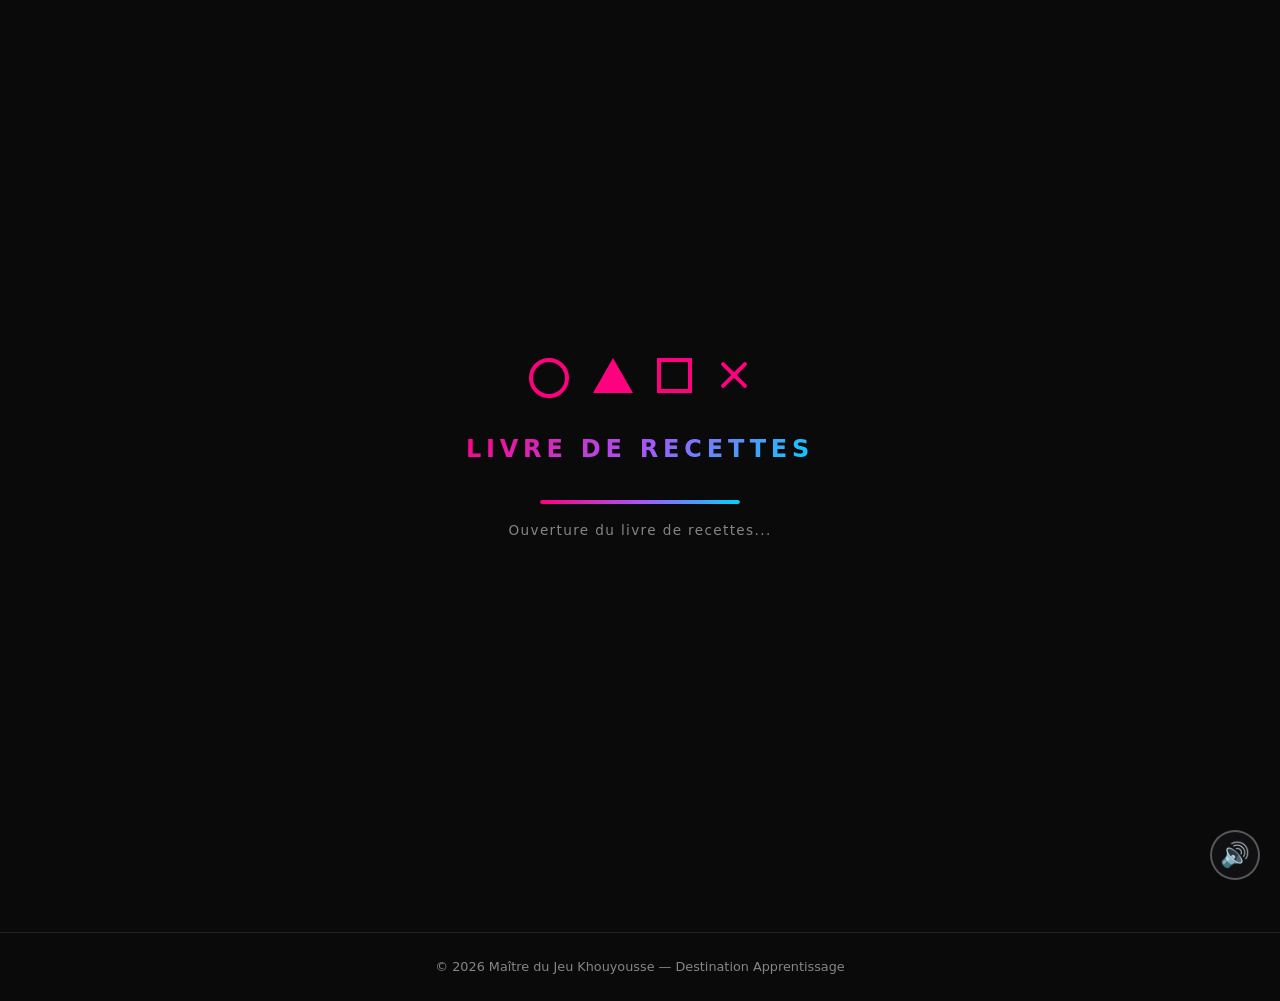
==== commit fd6c9391: "Add files via upload" ====
--- a/coffre.html
+++ b/coffre.html
@@ -18,6 +18,8 @@
           <span class="loader-symbol circle"></span>
           <span class="loader-symbol triangle"></span>
           <span class="loader-symbol square"></span>
+          <span class="loader-symbol cross"></span>
+
         </div>
       </div>
       <div class="loader-text">LIVRE DE RECETTES</div>
@@ -48,7 +50,7 @@
         <div class="coffre-progress">
           <div class="progress-item" id="prog-enigme1">
             <div class="progress-circle">1</div>
-            <span>Inventaire</span>
+            <span>Mise en Place</span>
           </div>
           <div class="progress-line"></div>
           <div class="progress-item" id="prog-quiz">
@@ -58,7 +60,7 @@
           <div class="progress-line"></div>
           <div class="progress-item" id="prog-enigma">
             <div class="progress-circle">3</div>
-            <span>Service</span>
+            <span>Commande</span>
           </div>
         </div>
 
@@ -67,7 +69,7 @@
             <div class="reward-icon">⭐</div>
             <div class="reward-info">
               <h3>Étoile n°1</h3>
-              <span class="reward-link">Épreuve 1 - Inventaire Cuisine</span>
+              <span class="reward-link">Épreuve 1 - Mise en Place</span>
             </div>
             <div class="reward-status" id="status-enigme1">Verrouillé</div>
           </div>
@@ -85,7 +87,7 @@
             <div class="reward-icon">⭐</div>
             <div class="reward-info">
               <h3>Étoile n°3</h3>
-              <span class="reward-link">Épreuve 3 - Service Final</span>
+              <span class="reward-link">Épreuve 3 - La Commande Parfaite</span>
             </div>
             <div class="reward-status" id="status-enigma">Verrouillé</div>
           </div>
@@ -136,6 +138,7 @@
 
   <script src="loader.js"></script>
   <script src="gameState.js"></script>
+  <script src="globalTimer.js"></script>
   <script src="coffre.js"></script>
   <script src="music.js"></script>
 </body>
--- a/styles.css
+++ b/styles.css
@@ -55,6 +55,10 @@
 .symbol.circle { width: 12px; height: 12px; border: 2px solid var(--pink); border-radius: 50%; }
 .symbol.triangle { width: 0; height: 0; border-left: 6px solid transparent; border-right: 6px solid transparent; border-bottom: 10px solid var(--pink); }
 .symbol.square { width: 12px; height: 12px; border: 2px solid var(--pink); }
+.symbol.cross { width: 12px; height: 12px; position: relative; }
+.symbol.cross::before, .symbol.cross::after { content: ''; position: absolute; background: var(--pink); border-radius: 1px; width: 2px; height: 100%; top: 50%; left: 50%; }
+.symbol.cross::before { transform: translate(-50%, -50%) rotate(45deg); }
+.symbol.cross::after { transform: translate(-50%, -50%) rotate(-45deg); }
 
 .logo-text {
   font-size: 0.95rem;
@@ -1294,6 +1298,35 @@
   animation-delay: 0.4s;
 }
 
+.loader-symbol.cross {
+  width: 35px;
+  height: 35px;
+  position: relative;
+  animation-delay: 0.6s;
+}
+
+.loader-symbol.cross::before,
+.loader-symbol.cross::after {
+  content: '';
+  position: absolute;
+  background: var(--pink);
+  border-radius: 2px;
+  top: 50%;
+  left: 50%;
+}
+
+.loader-symbol.cross::before {
+  width: 4px;
+  height: 100%;
+  transform: translate(-50%, -50%) rotate(45deg);
+}
+
+.loader-symbol.cross::after {
+  width: 4px;
+  height: 100%;
+  transform: translate(-50%, -50%) rotate(-45deg);
+}
+
 @keyframes pulse-symbol {
   0%, 100% { transform: scale(1); opacity: 1; }
   50% { transform: scale(1.2); opacity: 0.7; }
@@ -1418,6 +1451,9 @@
 .footer-logo .symbol.circle { width: 10px; height: 10px; border-width: 2px; }
 .footer-logo .symbol.triangle { border-left-width: 5px; border-right-width: 5px; border-bottom-width: 8px; }
 .footer-logo .symbol.square { width: 10px; height: 10px; border-width: 2px; }
+.footer-logo .symbol.cross { width: 10px; height: 10px; }
+.footer-logo .symbol.cross::before { width: 2px; }
+.footer-logo .symbol.cross::after { height: 2px; }
 
 .footer-title {
   font-size: 1.1rem;
@@ -2949,3 +2985,1021 @@
   color: var(--red);
 }
 
+
+/* ==========================================
+   GLOBAL TIMER BAR
+   ========================================== */
+.global-timer-bar {
+  position: fixed;
+  top: 56px;
+  left: 0;
+  right: 0;
+  z-index: 99;
+  background: rgba(10, 10, 15, 0.95);
+  backdrop-filter: blur(10px);
+  border-bottom: 1px solid var(--border);
+  padding: 0.5rem 1.5rem;
+  transition: all 0.3s;
+}
+
+.global-timer-inner {
+  max-width: 1200px;
+  margin: 0 auto;
+  display: flex;
+  align-items: center;
+  gap: 1rem;
+}
+
+.global-timer-left {
+  display: flex;
+  align-items: center;
+  gap: 0.5rem;
+  flex-shrink: 0;
+}
+
+.global-timer-icon {
+  font-size: 1.1rem;
+}
+
+.global-timer-label {
+  font-size: 0.65rem;
+  font-weight: 700;
+  letter-spacing: 0.12em;
+  color: var(--gray);
+  text-transform: uppercase;
+}
+
+.global-timer-display {
+  font-size: 1.6rem;
+  font-weight: 800;
+  font-family: 'Courier New', monospace;
+  background: linear-gradient(135deg, var(--pink), var(--purple));
+  -webkit-background-clip: text;
+  -webkit-text-fill-color: transparent;
+  flex-shrink: 0;
+  min-width: 70px;
+  text-align: center;
+}
+
+.global-timer-progress {
+  flex: 1;
+  height: 4px;
+  background: rgba(255, 255, 255, 0.1);
+  border-radius: 2px;
+  overflow: hidden;
+}
+
+.global-timer-fill {
+  height: 100%;
+  background: linear-gradient(90deg, var(--pink), var(--purple), var(--cyan));
+  border-radius: 2px;
+  transition: width 0.5s linear;
+}
+
+/* Timer en attente */
+.global-timer-bar.waiting {
+  opacity: 0.6;
+}
+
+.global-timer-bar.waiting .global-timer-display {
+  background: var(--gray);
+  -webkit-background-clip: text;
+  -webkit-text-fill-color: transparent;
+}
+
+.global-timer-bar.waiting .global-timer-fill {
+  background: var(--gray);
+}
+
+/* Timer warning (<60s) */
+.global-timer-bar.warning-state {
+  border-bottom-color: rgba(255, 215, 0, 0.4);
+}
+
+.global-timer-bar.warning-state .global-timer-display {
+  background: linear-gradient(135deg, var(--gold), #ff9500);
+  -webkit-background-clip: text;
+  -webkit-text-fill-color: transparent;
+}
+
+.global-timer-bar.warning-state .global-timer-fill {
+  background: linear-gradient(90deg, var(--gold), #ff9500);
+}
+
+/* Timer danger (<30s) */
+.global-timer-bar.danger {
+  border-bottom-color: rgba(255, 68, 68, 0.5);
+  animation: timer-pulse 1s ease-in-out infinite;
+}
+
+@keyframes timer-pulse {
+  0%, 100% { background: rgba(10, 10, 15, 0.95); }
+  50% { background: rgba(255, 68, 68, 0.1); }
+}
+
+.global-timer-bar.danger .global-timer-display {
+  background: var(--red);
+  -webkit-background-clip: text;
+  -webkit-text-fill-color: transparent;
+  animation: timer-blink 0.5s ease-in-out infinite;
+}
+
+@keyframes timer-blink {
+  0%, 100% { opacity: 1; }
+  50% { opacity: 0.5; }
+}
+
+.global-timer-bar.danger .global-timer-fill {
+  background: var(--red);
+}
+
+.global-timer-bar.danger .global-timer-label {
+  color: var(--red);
+}
+
+/* Timer expiré */
+.global-timer-bar.expired {
+  border-bottom-color: var(--red);
+  animation: none;
+  background: rgba(255, 68, 68, 0.08);
+}
+
+.global-timer-bar.expired .global-timer-display {
+  background: var(--red);
+  -webkit-background-clip: text;
+  -webkit-text-fill-color: transparent;
+  animation: none;
+  opacity: 0.7;
+}
+
+.global-timer-bar.expired .global-timer-label {
+  color: var(--red);
+}
+
+/* Timer terminé (toutes épreuves complétées) */
+.global-timer-bar.completed {
+  border-bottom-color: rgba(0, 255, 136, 0.3);
+  animation: none;
+}
+
+.global-timer-bar.completed .global-timer-display {
+  background: var(--green);
+  -webkit-background-clip: text;
+  -webkit-text-fill-color: transparent;
+  animation: none;
+}
+
+.global-timer-bar.completed .global-timer-label {
+  color: var(--green);
+}
+
+.global-timer-bar.completed .global-timer-fill {
+  background: var(--green);
+}
+
+/* Ajuster le padding-top de toutes les pages pour le timer bar */
+.main-container {
+  padding-top: 100px;
+}
+
+.game-page {
+  padding-top: 110px;
+}
+
+/* Responsive timer bar */
+@media (max-width: 600px) {
+  .global-timer-bar {
+    padding: 0.4rem 1rem;
+    top: 50px;
+  }
+
+  .global-timer-label {
+    display: none;
+  }
+
+  .global-timer-display {
+    font-size: 1.3rem;
+  }
+
+  .global-timer-inner {
+    gap: 0.75rem;
+  }
+
+  .main-container {
+    padding-top: 90px;
+  }
+
+  .game-page {
+    padding-top: 100px;
+  }
+}
+
+/* ==========================================
+   BRIEFING CENTRÉ (index)
+   ========================================== */
+.briefing-section-centered {
+  max-width: 750px;
+  margin: 0 auto 2rem;
+  padding: 0 1.5rem;
+}
+
+.briefing-section-centered .briefing-card-index {
+  width: 100%;
+}
+
+/* ==========================================
+   ÉPREUVES EN GRILLE (index)
+   ========================================== */
+.epreuves-section {
+  max-width: 900px;
+  margin: 0 auto 3rem;
+  padding: 0 1.5rem;
+}
+
+.epreuves-title {
+  text-align: center;
+  font-size: 1rem;
+  color: var(--gray);
+  letter-spacing: 0.15em;
+  margin-bottom: 2rem;
+  text-transform: uppercase;
+}
+
+.epreuves-grid,
+.epreuves-row {
+  display: grid;
+  grid-template-columns: repeat(3, 1fr);
+  gap: 1.5rem;
+}
+
+.epreuve-card {
+  background: var(--bg-card);
+  border: 2px solid var(--border);
+  border-radius: 20px;
+  padding: 2rem 1.5rem;
+  text-align: center;
+  position: relative;
+  transition: all 0.3s;
+  display: flex;
+  flex-direction: column;
+  align-items: center;
+}
+
+.epreuve-card:hover {
+  border-color: var(--pink);
+  transform: translateY(-4px);
+  box-shadow: 0 10px 30px rgba(255, 0, 127, 0.15);
+}
+
+.epreuve-card.locked { opacity: 0.5; }
+.epreuve-card.locked:hover { border-color: var(--border); transform: none; box-shadow: none; }
+
+.epreuve-card.epreuve-coffre { border-color: rgba(255, 215, 0, 0.3); }
+.epreuve-card.epreuve-coffre:hover { border-color: var(--gold); box-shadow: 0 10px 30px rgba(255, 215, 0, 0.15); }
+
+.epreuve-badge {
+  position: absolute;
+  top: -12px;
+  left: 50%;
+  transform: translateX(-50%);
+  padding: 0.3rem 1rem;
+  background: linear-gradient(135deg, var(--pink), var(--purple));
+  border-radius: 20px;
+  font-size: 0.7rem;
+  font-weight: 700;
+  letter-spacing: 0.1em;
+  white-space: nowrap;
+}
+
+.epreuve-badge.gold { background: linear-gradient(135deg, var(--gold), #ff9500); }
+
+.epreuve-icon { font-size: 3rem; margin: 1rem 0 0.75rem; }
+
+.epreuve-card h3 { font-size: 1.3rem; margin-bottom: 0.4rem; }
+.epreuve-card h3.pink { color: var(--pink); }
+.epreuve-card h3.cyan { color: var(--cyan); }
+.epreuve-card h3.purple { color: var(--purple); }
+.epreuve-card h3.gold { color: var(--gold); }
+
+.epreuve-card p { color: var(--gray); font-size: 0.85rem; margin-bottom: 1.2rem; }
+
+.epreuve-status {
+  display: flex;
+  align-items: center;
+  justify-content: center;
+  gap: 0.5rem;
+  margin-bottom: 1.2rem;
+  font-size: 0.85rem;
+  color: var(--gray);
+}
+
+.epreuve-btn {
+  display: inline-block;
+  padding: 0.75rem 2rem;
+  background: linear-gradient(135deg, var(--pink), var(--purple));
+  border-radius: 10px;
+  color: white;
+  text-decoration: none;
+  font-size: 0.9rem;
+  font-weight: 600;
+  transition: all 0.3s;
+  margin-top: auto;
+}
+
+.epreuve-btn:hover { transform: scale(1.05); box-shadow: 0 0 25px rgba(255, 0, 127, 0.4); }
+.epreuve-btn.disabled { background: var(--border); pointer-events: none; }
+.epreuve-btn.success { background: var(--green); pointer-events: none; }
+.epreuve-btn.fail { background: var(--red); pointer-events: none; }
+.epreuve-btn.gold { background: linear-gradient(135deg, var(--gold), #ff9500); }
+
+/* ==========================================
+   VALIDATION SECTION (enigme1, enigme)
+   ========================================== */
+.game-validate-section {
+  flex: 1;
+  display: flex;
+  flex-direction: column;
+  justify-content: center;
+  align-items: center;
+  text-align: center;
+  padding: 2rem 1rem;
+}
+
+.game-validate-section .validate-icon {
+  font-size: 3.5rem;
+  margin-bottom: 1.5rem;
+}
+
+.game-validate-section h3 {
+  font-size: 1.3rem;
+  color: var(--white);
+  margin-bottom: 0.75rem;
+}
+
+.game-validate-section p {
+  color: var(--gray);
+  font-size: 0.9rem;
+  margin-bottom: 2rem;
+  line-height: 1.6;
+  max-width: 300px;
+}
+
+.validate-btns {
+  display: flex;
+  flex-direction: column;
+  gap: 1rem;
+  width: 100%;
+  max-width: 280px;
+}
+
+.btn-validate-large {
+  padding: 1rem 1.5rem;
+  font-size: 1rem;
+  font-weight: 700;
+  border-radius: 12px;
+  cursor: pointer;
+  transition: all 0.3s;
+  width: 100%;
+}
+
+.btn-validate-large.btn-success {
+  background: rgba(0, 255, 136, 0.12);
+  border: 2px solid var(--green);
+  color: var(--green);
+}
+
+.btn-validate-large.btn-success:hover {
+  background: var(--green);
+  color: var(--bg);
+  transform: scale(1.03);
+  box-shadow: 0 0 30px rgba(0, 255, 136, 0.3);
+}
+
+.btn-validate-large.btn-fail {
+  background: rgba(255, 68, 68, 0.08);
+  border: 2px solid rgba(255, 68, 68, 0.5);
+  color: var(--red);
+}
+
+.btn-validate-large.btn-fail:hover {
+  background: rgba(255, 68, 68, 0.2);
+  border-color: var(--red);
+  transform: scale(1.02);
+}
+
+/* Responsive */
+@media (max-width: 800px) {
+  .epreuves-grid,
+  .epreuves-row {
+    grid-template-columns: 1fr;
+    gap: 1.5rem;
+  }
+
+  .epreuve-card { padding: 1.5rem 1rem; }
+  .epreuve-icon { font-size: 2.5rem; }
+  .epreuve-card h3 { font-size: 1.1rem; }
+  .briefing-section-centered { padding: 0 1rem; }
+
+  .game-validate-section { padding: 1.5rem 0.5rem; }
+  .game-validate-section .validate-icon { font-size: 2.5rem; margin-bottom: 1rem; }
+  .game-validate-section h3 { font-size: 1.1rem; }
+
+  .coffre-banner-inner {
+    flex-direction: column;
+    text-align: center;
+    gap: 1.5rem;
+  }
+
+  .coffre-banner-icon { font-size: 3rem; }
+  .coffre-banner-btn { width: 100%; text-align: center; }
+}
+
+/* ==========================================
+   COFFRE BANNER SECTION (index)
+   ========================================== */
+.coffre-section-index {
+  max-width: 900px;
+  margin: 0 auto 3rem;
+  padding: 0 1.5rem;
+}
+
+.coffre-banner {
+  position: relative;
+  background: linear-gradient(145deg, var(--bg-card), #0d0d10);
+  border: 2px solid rgba(255, 215, 0, 0.3);
+  border-radius: 20px;
+  overflow: hidden;
+  transition: all 0.3s;
+}
+
+.coffre-banner:hover {
+  border-color: var(--gold);
+  box-shadow: 0 10px 40px rgba(255, 215, 0, 0.15);
+}
+
+.coffre-banner-glow {
+  position: absolute;
+  top: -50%;
+  left: -20%;
+  width: 140%;
+  height: 200%;
+  background: radial-gradient(ellipse at center, rgba(255, 215, 0, 0.06) 0%, transparent 60%);
+  pointer-events: none;
+}
+
+.coffre-banner-inner {
+  position: relative;
+  display: flex;
+  align-items: center;
+  gap: 2rem;
+  padding: 2rem 2.5rem;
+}
+
+.coffre-banner-icon {
+  font-size: 4rem;
+  flex-shrink: 0;
+  filter: drop-shadow(0 0 15px rgba(255, 215, 0, 0.4));
+  animation: coffre-float 3s ease-in-out infinite;
+}
+
+@keyframes coffre-float {
+  0%, 100% { transform: translateY(0); }
+  50% { transform: translateY(-6px); }
+}
+
+.coffre-banner-info {
+  flex: 1;
+}
+
+.coffre-banner-tag {
+  display: inline-block;
+  padding: 0.25rem 0.8rem;
+  background: linear-gradient(135deg, rgba(255, 215, 0, 0.2), rgba(255, 150, 0, 0.2));
+  border: 1px solid var(--gold);
+  border-radius: 20px;
+  font-size: 0.65rem;
+  font-weight: 700;
+  letter-spacing: 0.12em;
+  color: var(--gold);
+  margin-bottom: 0.5rem;
+}
+
+.coffre-banner-info h2 {
+  font-size: 1.8rem;
+  font-weight: 800;
+  color: var(--gold);
+  margin-bottom: 0.3rem;
+  letter-spacing: 0.05em;
+}
+
+.coffre-banner-info p {
+  color: var(--gray);
+  font-size: 0.9rem;
+  margin-bottom: 0.75rem;
+}
+
+.coffre-banner-info .epreuve-status {
+  justify-content: flex-start;
+}
+
+.coffre-banner-btn {
+  display: inline-block;
+  padding: 1rem 2rem;
+  background: linear-gradient(135deg, var(--gold), #ff9500);
+  border-radius: 12px;
+  color: var(--bg);
+  text-decoration: none;
+  font-size: 1rem;
+  font-weight: 700;
+  letter-spacing: 0.05em;
+  transition: all 0.3s;
+  white-space: nowrap;
+  flex-shrink: 0;
+  box-shadow: 0 0 20px rgba(255, 215, 0, 0.2);
+}
+
+.coffre-banner-btn:hover {
+  transform: scale(1.05);
+  box-shadow: 0 0 35px rgba(255, 215, 0, 0.4);
+}
+
+
+/* ==========================================
+   JEU 1 — DRAG & DROP "MONTE TA CAISSE"
+   ========================================== */
+.dd-game-area {
+  padding: 0;
+}
+
+.dd-score-bar {
+  display: flex;
+  justify-content: space-between;
+  align-items: center;
+  padding: 1rem 1.5rem;
+  background: rgba(0, 0, 0, 0.3);
+  border-radius: 12px;
+  margin-bottom: 1.5rem;
+  font-size: 0.9rem;
+}
+
+.dd-score {
+  color: var(--cyan);
+  font-weight: 600;
+}
+
+.dd-errors {
+  color: var(--red);
+  font-weight: 600;
+}
+
+/* Voiture silhouette */
+.dd-car-container {
+  margin-bottom: 2rem;
+}
+
+.dd-car-silhouette {
+  display: grid;
+  grid-template-columns: repeat(3, 1fr);
+  gap: 0.8rem;
+  max-width: 500px;
+  margin: 0 auto;
+  padding: 2rem 1rem;
+  background: rgba(168, 85, 247, 0.05);
+  border: 2px dashed rgba(168, 85, 247, 0.3);
+  border-radius: 20px;
+  position: relative;
+}
+
+.dd-car-silhouette::before {
+  content: '🚗';
+  position: absolute;
+  top: -18px;
+  left: 50%;
+  transform: translateX(-50%);
+  font-size: 1.5rem;
+  background: var(--bg-card);
+  padding: 0 0.5rem;
+}
+
+.dd-drop-zone {
+  min-height: 80px;
+  border: 2px dashed rgba(255, 255, 255, 0.15);
+  border-radius: 12px;
+  display: flex;
+  align-items: center;
+  justify-content: center;
+  transition: all 0.3s;
+  background: rgba(0, 0, 0, 0.2);
+  padding: 0.6rem;
+}
+
+.drop-label {
+  font-size: 0.72rem;
+  color: var(--gray);
+  text-align: center;
+  font-style: italic;
+  line-height: 1.3;
+}
+
+.dd-drop-zone.drag-over {
+  border-color: var(--cyan);
+  background: rgba(0, 212, 255, 0.1);
+  transform: scale(1.05);
+  box-shadow: 0 0 20px rgba(0, 212, 255, 0.2);
+}
+
+.dd-drop-zone.filled.correct {
+  border-color: var(--green);
+  background: rgba(0, 255, 136, 0.12);
+  border-style: solid;
+}
+
+.dd-drop-zone.filled.correct .drop-label {
+  color: var(--green);
+  font-weight: 700;
+  font-size: 0.85rem;
+  font-style: normal;
+}
+
+/* Pièces tray */
+.dd-parts-tray {
+  display: flex;
+  flex-wrap: wrap;
+  gap: 0.6rem;
+  justify-content: center;
+  margin-bottom: 1.5rem;
+}
+
+.dd-part {
+  padding: 0.7rem 1.2rem;
+  background: var(--bg-card);
+  border: 2px solid var(--border);
+  border-radius: 12px;
+  color: var(--white);
+  font-size: 0.9rem;
+  font-weight: 600;
+  cursor: grab;
+  transition: all 0.2s;
+  user-select: none;
+  -webkit-user-select: none;
+  touch-action: none;
+}
+
+.dd-part:hover {
+  border-color: var(--pink);
+  transform: translateY(-2px);
+}
+
+.dd-part.dragging {
+  opacity: 0.4;
+  transform: scale(0.95);
+}
+
+.dd-part.placed {
+  opacity: 0.3;
+  pointer-events: none;
+  transform: scale(0.9);
+}
+
+.dd-part.correct-placed {
+  border-color: var(--green);
+  opacity: 0.3;
+}
+
+.dd-part.intrus-removed {
+  border-color: var(--red);
+  background: rgba(255, 68, 68, 0.1);
+  animation: intrus-out 0.5s ease forwards;
+}
+
+@keyframes intrus-out {
+  to { opacity: 0; transform: scale(0.5) rotate(10deg); }
+}
+
+.dd-part.error-flash {
+  border-color: var(--red) !important;
+  background: rgba(255, 68, 68, 0.15);
+}
+
+.dd-touch-clone {
+  opacity: 0.9;
+  transform: scale(1.1);
+  box-shadow: 0 10px 30px rgba(0, 0, 0, 0.5);
+}
+
+.shake {
+  animation: shake-anim 0.4s ease;
+}
+
+@keyframes shake-anim {
+  0%, 100% { transform: translateX(0); }
+  25% { transform: translateX(-8px); }
+  50% { transform: translateX(8px); }
+  75% { transform: translateX(-4px); }
+}
+
+.dd-hint {
+  text-align: center;
+  color: var(--gray);
+  font-size: 0.85rem;
+}
+
+/* ==========================================
+   JEU 2 — MEMORY "PIÈCES & MÉTIERS"
+   ========================================== */
+.memory-game-area {
+  padding: 0;
+}
+
+.memory-score-bar {
+  display: flex;
+  justify-content: center;
+  align-items: center;
+  gap: 2rem;
+  padding: 1rem 1.5rem;
+  background: rgba(0, 0, 0, 0.3);
+  border-radius: 12px;
+  margin-bottom: 1.5rem;
+}
+
+.memory-stat {
+  font-size: 0.9rem;
+  font-weight: 600;
+  color: var(--cyan);
+}
+
+.memory-grid {
+  display: grid;
+  grid-template-columns: repeat(4, 1fr);
+  gap: 0.7rem;
+  max-width: 550px;
+  margin: 0 auto 1.5rem;
+}
+
+.memory-card {
+  aspect-ratio: 3/4;
+  perspective: 600px;
+  cursor: pointer;
+}
+
+.memory-card-inner {
+  width: 100%;
+  height: 100%;
+  position: relative;
+  transition: transform 0.5s;
+  transform-style: preserve-3d;
+}
+
+.memory-card.flipped .memory-card-inner,
+.memory-card.matched .memory-card-inner {
+  transform: rotateY(180deg);
+}
+
+.memory-card-front,
+.memory-card-back {
+  position: absolute;
+  inset: 0;
+  backface-visibility: hidden;
+  border-radius: 12px;
+  display: flex;
+  align-items: center;
+  justify-content: center;
+  font-weight: 700;
+  border: 2px solid var(--border);
+}
+
+.memory-card-front {
+  background: linear-gradient(135deg, var(--bg-card), #1a1a20);
+  color: var(--pink);
+  font-size: 1.8rem;
+}
+
+.memory-card:hover .memory-card-front {
+  border-color: var(--pink);
+}
+
+.memory-card-back {
+  background: linear-gradient(145deg, #1a1a25, var(--bg-card));
+  transform: rotateY(180deg);
+  font-size: 0.75rem;
+  color: var(--white);
+  text-align: center;
+  padding: 0.4rem;
+  border-color: var(--cyan);
+  line-height: 1.3;
+}
+
+.memory-card.matched .memory-card-back {
+  border-color: var(--green);
+  background: rgba(0, 255, 136, 0.08);
+  box-shadow: 0 0 15px rgba(0, 255, 136, 0.2);
+}
+
+.memory-card.matched {
+  pointer-events: none;
+}
+
+.memory-card.no-match .memory-card-inner {
+  animation: shake-anim 0.3s ease;
+}
+
+.memory-hint {
+  text-align: center;
+  color: var(--gray);
+  font-size: 0.85rem;
+}
+
+@media (max-width: 480px) {
+  .memory-grid {
+    grid-template-columns: repeat(3, 1fr);
+    gap: 0.5rem;
+  }
+
+  .memory-card-back {
+    font-size: 0.65rem;
+    padding: 0.3rem;
+  }
+
+  .memory-score-bar {
+    gap: 1rem;
+    flex-wrap: wrap;
+    justify-content: center;
+  }
+
+  .memory-stat {
+    font-size: 0.8rem;
+  }
+}
+
+/* ==========================================
+   JEU 3 — TRI RAPIDE "DIAGNOSTIC GARAGE"
+   ========================================== */
+.tri-game-area {
+  padding: 0;
+}
+
+.tri-score-bar {
+  display: flex;
+  justify-content: center;
+  align-items: center;
+  gap: 1.5rem;
+  padding: 1rem 1.5rem;
+  background: rgba(0, 0, 0, 0.3);
+  border-radius: 12px;
+  margin-bottom: 2rem;
+  flex-wrap: wrap;
+}
+
+.tri-stat {
+  font-size: 0.9rem;
+  font-weight: 600;
+  color: var(--gray-light);
+}
+
+/* Carte courante */
+.tri-card-zone {
+  display: flex;
+  justify-content: center;
+  margin-bottom: 2rem;
+}
+
+.tri-current-card {
+  background: linear-gradient(145deg, var(--bg-card), #0d0d12);
+  border: 2px solid var(--border);
+  border-radius: 20px;
+  padding: 2.5rem 3rem;
+  text-align: center;
+  min-width: 260px;
+  max-width: 350px;
+  transition: all 0.3s;
+  box-shadow: 0 10px 40px rgba(0, 0, 0, 0.3);
+}
+
+.tri-card-emoji {
+  display: block;
+  font-size: 3.5rem;
+  margin-bottom: 1rem;
+}
+
+.tri-card-text {
+  display: block;
+  font-size: 1.2rem;
+  font-weight: 700;
+  color: var(--white);
+}
+
+.tri-current-card.tri-slide-in {
+  animation: tri-enter 0.3s ease;
+}
+
+@keyframes tri-enter {
+  from { opacity: 0; transform: translateY(20px) scale(0.95); }
+  to { opacity: 1; transform: translateY(0) scale(1); }
+}
+
+.tri-current-card.tri-correct {
+  border-color: var(--green);
+  box-shadow: 0 0 30px rgba(0, 255, 136, 0.3);
+}
+
+.tri-current-card.tri-wrong {
+  border-color: var(--red);
+  box-shadow: 0 0 30px rgba(255, 68, 68, 0.3);
+  animation: shake-anim 0.4s ease;
+}
+
+/* Boutons catégories */
+.tri-buttons {
+  display: grid;
+  grid-template-columns: repeat(3, 1fr);
+  gap: 1rem;
+  max-width: 600px;
+  margin: 0 auto 1.5rem;
+}
+
+.tri-btn {
+  display: flex;
+  flex-direction: column;
+  align-items: center;
+  gap: 0.5rem;
+  padding: 1.2rem 1rem;
+  border-radius: 16px;
+  border: 2px solid var(--border);
+  background: var(--bg-card);
+  color: var(--white);
+  font-size: 0.95rem;
+  font-weight: 700;
+  cursor: pointer;
+  transition: all 0.2s;
+}
+
+.tri-btn-icon {
+  font-size: 2rem;
+}
+
+.tri-btn-meca { border-color: rgba(168, 85, 247, 0.3); }
+.tri-btn-meca:hover { border-color: var(--purple); background: rgba(168, 85, 247, 0.1); transform: translateY(-3px); }
+
+.tri-btn-carro { border-color: rgba(255, 0, 127, 0.3); }
+.tri-btn-carro:hover { border-color: var(--pink); background: rgba(255, 0, 127, 0.1); transform: translateY(-3px); }
+
+.tri-btn-elec { border-color: rgba(0, 212, 255, 0.3); }
+.tri-btn-elec:hover { border-color: var(--cyan); background: rgba(0, 212, 255, 0.1); transform: translateY(-3px); }
+
+.tri-btn.btn-flash-ok {
+  border-color: var(--green) !important;
+  background: rgba(0, 255, 136, 0.2) !important;
+  transform: scale(1.05);
+  box-shadow: 0 0 20px rgba(0, 255, 136, 0.3);
+}
+
+.tri-btn.btn-flash-ko {
+  border-color: var(--red) !important;
+  background: rgba(255, 68, 68, 0.2) !important;
+  animation: shake-anim 0.3s ease;
+}
+
+.tri-btn.btn-flash-hint {
+  border-color: var(--green) !important;
+  background: rgba(0, 255, 136, 0.15) !important;
+  animation: hint-pulse 0.6s ease;
+}
+
+@keyframes hint-pulse {
+  0%, 100% { transform: scale(1); }
+  50% { transform: scale(1.08); }
+}
+
+.tri-hint {
+  text-align: center;
+  color: var(--gray);
+  font-size: 0.85rem;
+}
+
+@media (max-width: 480px) {
+  .tri-current-card {
+    padding: 2rem 1.5rem;
+    min-width: 200px;
+  }
+
+  .tri-card-emoji { font-size: 2.5rem; }
+  .tri-card-text { font-size: 1rem; }
+
+  .tri-buttons {
+    gap: 0.6rem;
+  }
+
+  .tri-btn {
+    padding: 1rem 0.5rem;
+    font-size: 0.8rem;
+  }
+
+  .tri-btn-icon { font-size: 1.5rem; }
+
+  .tri-score-bar {
+    gap: 0.8rem;
+  }
+
+  .tri-stat { font-size: 0.8rem; }
+}
+
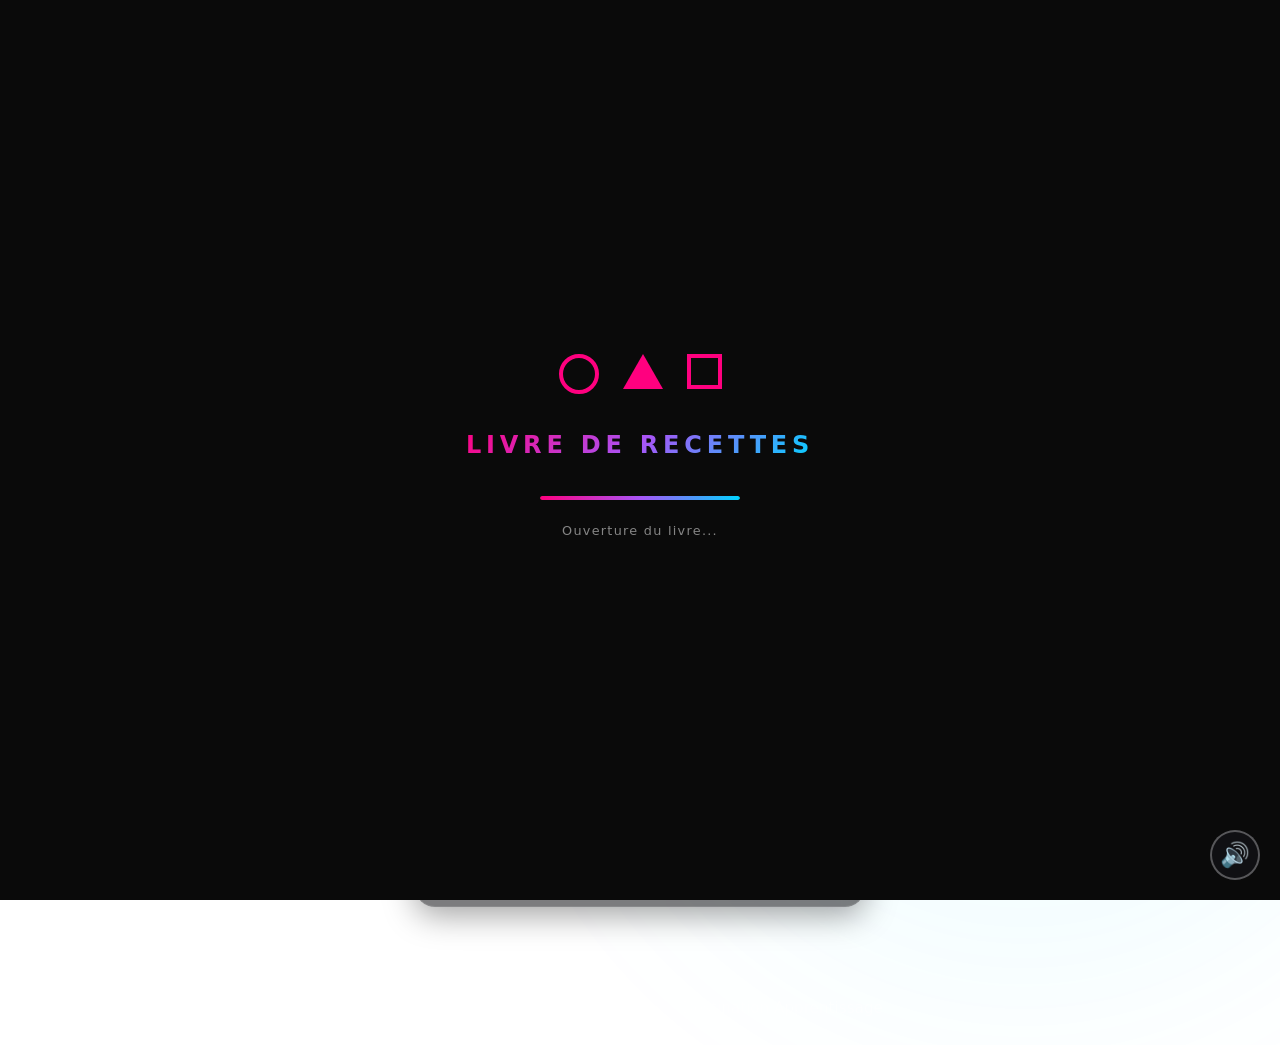
==== commit a6691a11: "Add files via upload" ====
--- a/coffre.html
+++ b/coffre.html
@@ -4,13 +4,16 @@
   <meta charset="UTF-8">
   <meta name="viewport" content="width=device-width, initial-scale=1.0">
   <title>Livre de Recettes - Récompenses</title>
-  <link rel="stylesheet" href="styles.css">
-  <link rel="icon" type="image/jpeg" href="favicon.jpeg">
+  
+  <link rel="stylesheet" href="css/styles.css">
+  <link rel="icon" type="image/jpeg" href="img/favicon.jpeg">
+  
   <audio id="bg-music" loop>
-    <source src="coffre_win.mp3" type="audio/mpeg">
+    <source src="audio/coffre_win.mp3" type="audio/mpeg">
   </audio>
 </head>
 <body>
+
   <div class="page-loader" id="page-loader">
     <div class="loader-content">
       <div class="loader-logo">
@@ -18,15 +21,13 @@
           <span class="loader-symbol circle"></span>
           <span class="loader-symbol triangle"></span>
           <span class="loader-symbol square"></span>
-          <span class="loader-symbol cross"></span>
-
         </div>
       </div>
       <div class="loader-text">LIVRE DE RECETTES</div>
       <div class="loader-bar">
         <div class="loader-progress"></div>
       </div>
-      <div class="loader-status">Ouverture du livre de recettes...</div>
+      <div class="loader-status">Ouverture du livre...</div>
     </div>
   </div>
 
@@ -40,6 +41,7 @@
 
   <main class="game-page">
     <div class="game-container">
+      
       <div class="game-header">
         <div class="game-icon-large">🏆</div>
         <h1 class="gold">LIVRE DE RECETTES</h1>
@@ -47,20 +49,21 @@
       </div>
 
       <div class="game-content">
+        
         <div class="coffre-progress">
           <div class="progress-item" id="prog-enigme1">
             <div class="progress-circle">1</div>
-            <span>Mise en Place</span>
+            <span>Brigade</span>
           </div>
           <div class="progress-line"></div>
           <div class="progress-item" id="prog-quiz">
             <div class="progress-circle">2</div>
-            <span>Quiz</span>
+            <span>Table</span>
           </div>
           <div class="progress-line"></div>
           <div class="progress-item" id="prog-enigma">
             <div class="progress-circle">3</div>
-            <span>Commande</span>
+            <span>Hôtel</span>
           </div>
         </div>
 
@@ -69,7 +72,7 @@
             <div class="reward-icon">⭐</div>
             <div class="reward-info">
               <h3>Étoile n°1</h3>
-              <span class="reward-link">Épreuve 1 - Mise en Place</span>
+              <span class="reward-link">Épreuve 1 - La Brigade du Chef</span>
             </div>
             <div class="reward-status" id="status-enigme1">Verrouillé</div>
           </div>
@@ -78,7 +81,7 @@
             <div class="reward-icon">⭐</div>
             <div class="reward-info">
               <h3>Étoile n°2</h3>
-              <span class="reward-link">Épreuve 2 - Quiz Restauration</span>
+              <span class="reward-link">Épreuve 2 - Dresse la Table</span>
             </div>
             <div class="reward-status" id="status-quiz">Verrouillé</div>
           </div>
@@ -87,7 +90,7 @@
             <div class="reward-icon">⭐</div>
             <div class="reward-info">
               <h3>Étoile n°3</h3>
-              <span class="reward-link">Épreuve 3 - La Commande Parfaite</span>
+              <span class="reward-link">Épreuve 3 - Problème à l'Hôtel</span>
             </div>
             <div class="reward-status" id="status-enigma">Verrouillé</div>
           </div>
@@ -97,19 +100,20 @@
           <div class="next-zone-content">
             <span class="next-zone-icon" id="next-zone-icon">🎉</span>
             <h3 id="next-zone-title">ÉPREUVES TERMINÉES</h3>
-            <p id="next-zone-text">Résultat de vos épreuves</p>
+            <p id="next-zone-text">Résultat</p>
             <div class="next-zone-direction">
               <span class="direction-icon">➡️</span>
               <div class="direction-info">
                 <strong>PROCHAINE ÉTAPE</strong>
-                <p>Rendez-vous à la <span class="zone-name">ZONE ESTHETIQUE</span></p>
+                <p>Rendez-vous à la <span class="zone-name">ZONE ESTHÉTIQUE</span></p>
               </div>
             </div>
-            <p class="next-zone-instruction">Présentez-vous au stand pour recevoir vos récompenses et continuer l'aventure !</p>
+            <p class="next-zone-instruction">Présentez-vous au stand pour continuer l'aventure !</p>
           </div>
         </div>
 
         <button class="btn-reset" id="btn-reset">Recommencer le jeu</button>
+
       </div>
     </div>
   </main>
@@ -118,7 +122,7 @@
     <div class="modal-content success">
       <div class="modal-icon">OK</div>
       <h3>ÉTOILE DÉBLOQUÉE !</h3>
-      <p>Signalez au maître du jeu que vous avez réussi.<br>Vous pouvez recevoir vos prix et continuer.</p>
+      <p>Signalez au maître du jeu.<br>Vous pouvez recevoir vos prix.</p>
       <button class="btn-primary" id="btn-close-success">CONTINUER</button>
     </div>
   </div>
@@ -136,10 +140,10 @@
     <p>© 2026 Maître du Jeu Khouyousse — Destination Apprentissage</p>
   </footer>
 
-  <script src="loader.js"></script>
-  <script src="gameState.js"></script>
-  <script src="globalTimer.js"></script>
-  <script src="coffre.js"></script>
-  <script src="music.js"></script>
+  <script src="js/loader.js"></script>
+  <script src="js/gameState.js"></script>
+  <script src="js/globalTimer.js"></script>
+  <script src="js/coffre.js"></script>
+  <script src="js/music.js"></script>
 </body>
-</html>
+</html>
--- a/css/styles.css
+++ b/css/styles.css
@@ -0,0 +1,4228 @@
+/* ==========================================
+   RESET & VARIABLES
+   ========================================== */
+* {
+  margin: 0;
+  padding: 0;
+  box-sizing: border-box;
+}
+
+:root {
+  --bg: #0a0a0a;
+  --bg-card: #111114;
+  --bg-card-hover: #1a1a1f;
+  --pink: #ff007f;
+  --purple: #a855f7;
+  --cyan: #00d4ff;
+  --green: #00ff88;
+  --red: #ff4444;
+  --gold: #ffd700;
+  --white: #ffffff;
+  --gray: rgba(255,255,255,0.5);
+  --gray-light: rgba(255,255,255,0.7);
+  --border: rgba(255,255,255,0.1);
+}
+
+body {
+  font-family: 'Segoe UI', system-ui, -apple-system, sans-serif;
+  background: var(--bg);
+  color: var(--white);
+  line-height: 1.6;
+  min-height: 100vh;
+}
+
+/* HEADER */
+.header {
+  position: fixed;
+  top: 0;
+  left: 0;
+  right: 0;
+  z-index: 100;
+  display: flex;
+  justify-content: space-between;
+  align-items: center;
+  padding: 1rem 1.5rem;
+  background: rgba(10,10,10,0.95);
+  backdrop-filter: blur(10px);
+  border-bottom: 1px solid var(--border);
+}
+
+.header-left { display: flex; align-items: center; gap: 0.75rem; flex-shrink: 0; }
+.header-center { flex: 1; display: flex; justify-content: center; }
+.header-right { flex-shrink: 0; }
+
+.squid-symbols { display: flex; gap: 0.35rem; }
+.symbol.circle { width: 12px; height: 12px; border: 2px solid var(--pink); border-radius: 50%; }
+.symbol.triangle { width: 0; height: 0; border-left: 6px solid transparent; border-right: 6px solid transparent; border-bottom: 10px solid var(--pink); }
+.symbol.square { width: 12px; height: 12px; border: 2px solid var(--pink); }
+.symbol.cross { width: 12px; height: 12px; position: relative; }
+.symbol.cross::before, .symbol.cross::after { content: ''; position: absolute; background: var(--pink); border-radius: 1px; width: 2px; height: 100%; top: 50%; left: 50%; }
+.symbol.cross::before { transform: translate(-50%, -50%) rotate(45deg); }
+.symbol.cross::after { transform: translate(-50%, -50%) rotate(-45deg); }
+
+.logo-text {
+  font-size: 0.95rem;
+  font-weight: 700;
+  background: linear-gradient(90deg, var(--pink), var(--purple));
+  -webkit-background-clip: text;
+  -webkit-text-fill-color: transparent;
+}
+
+.back-btn { color: var(--gray); text-decoration: none; font-size: 0.9rem; transition: color 0.2s; white-space: nowrap; flex-shrink: 0; }
+.back-btn:hover { color: var(--white); }
+
+.page-badge {
+  padding: 0.3rem 1rem;
+  background: rgba(255,0,127,0.15);
+  border: 1px solid var(--pink);
+  border-radius: 20px;
+  font-size: 0.7rem;
+  font-weight: 600;
+  letter-spacing: 0.1em;
+  color: var(--pink);
+}
+.page-badge.gold { background: rgba(255,215,0,0.15); border-color: var(--gold); color: var(--gold); }
+
+/* MAIN */
+.main-container { padding-top: 70px; }
+
+/* HERO */
+.hero { padding: 2rem 1.5rem; text-align: center; }
+.hero-affiche { max-width: 700px; width: 100%; height: auto; border-radius: 12px; }
+.hero-subtitle { margin-top: 1rem; color: var(--gray); font-size: 0.85rem; letter-spacing: 0.1em; text-transform: uppercase; }
+
+/* RULES */
+.rules-section { padding: 0 1.5rem 2rem; max-width: 600px; margin: 0 auto; }
+.card { background: var(--bg-card); border: 1px solid var(--border); border-radius: 12px; padding: 1.5rem; text-align: center; }
+.card h2 { color: var(--pink); font-size: 1.1rem; margin-bottom: 0.75rem; }
+.rules-list { list-style: none; text-align: left; }
+.rules-list li { color: var(--gray-light); font-size: 0.85rem; padding: 0.4rem 0; padding-left: 1.5rem; position: relative; }
+.rules-list li::before { content: "→"; position: absolute; left: 0; color: var(--pink); }
+.warning { color: var(--red) !important; }
+
+/* SLIDER */
+.slider-section { padding: 2rem 0; }
+.section-title { text-align: center; font-size: 1rem; color: var(--gray); letter-spacing: 0.15em; margin-bottom: 1.5rem; }
+.slider-container { display: flex; align-items: center; justify-content: center; max-width: 420px; margin: 0 auto; padding: 0 0.5rem; }
+.slider-viewport { flex: 1; overflow: hidden; border-radius: 20px; }
+.slider-track { display: flex; transition: transform 0.4s ease; }
+.slide { min-width: 100%; padding: 0.5rem; }
+
+.slide-card { background: var(--bg-card); border: 2px solid var(--border); border-radius: 20px; padding: 2rem 1.5rem; text-align: center; position: relative; transition: all 0.3s; }
+.slide-card:hover { border-color: var(--pink); }
+.slide-card.locked { opacity: 0.5; }
+.slide-card.locked:hover { border-color: var(--border); }
+.slide-card.coffre { border-color: rgba(255,215,0,0.3); }
+.slide-card.coffre:hover { border-color: var(--gold); }
+
+.slide-badge { position: absolute; top: -12px; left: 50%; transform: translateX(-50%); padding: 0.3rem 1rem; background: linear-gradient(135deg, var(--pink), var(--purple)); border-radius: 20px; font-size: 0.7rem; font-weight: 700; letter-spacing: 0.1em; }
+.slide-badge.gold { background: linear-gradient(135deg, var(--gold), #ff9500); }
+.slide-icon { font-size: 3.5rem; margin: 1rem 0; }
+.slide-card h3 { font-size: 1.5rem; margin-bottom: 0.5rem; }
+.slide-card h3.pink { color: var(--pink); }
+.slide-card h3.cyan { color: var(--cyan); }
+.slide-card h3.purple { color: var(--purple); }
+.slide-card h3.gold { color: var(--gold); }
+.slide-card p { color: var(--gray); font-size: 0.9rem; margin-bottom: 1.5rem; }
+.slide-status { display: flex; align-items: center; justify-content: center; gap: 0.5rem; margin-bottom: 1.5rem; font-size: 0.85rem; color: var(--gray); }
+
+.status-dot { width: 8px; height: 8px; border-radius: 50%; background: var(--gray); }
+.status-dot.success { background: var(--green); }
+.status-dot.fail { background: var(--red); }
+
+.slide-btn { display: inline-block; padding: 0.8rem 2rem; background: linear-gradient(135deg, var(--pink), var(--purple)); border-radius: 10px; color: white; text-decoration: none; font-size: 0.9rem; font-weight: 600; transition: all 0.3s; }
+.slide-btn:hover { transform: scale(1.05); box-shadow: 0 0 25px rgba(255,0,127,0.4); }
+.slide-btn.disabled { background: var(--border); pointer-events: none; }
+.slide-btn.success { background: var(--green); pointer-events: none; }
+.slide-btn.fail { background: var(--red); pointer-events: none; }
+.slide-btn.gold { background: linear-gradient(135deg, var(--gold), #ff9500); }
+
+.slider-btn { width: 36px; height: 36px; background: var(--bg-card); border: 1px solid var(--border); border-radius: 50%; color: var(--white); font-size: 1.2rem; cursor: pointer; transition: all 0.3s; flex-shrink: 0; }
+.slider-btn:hover { border-color: var(--pink); color: var(--pink); }
+.slider-dots { display: flex; justify-content: center; gap: 0.75rem; margin-top: 1.5rem; }
+.dot { width: 10px; height: 10px; border-radius: 50%; background: var(--border); cursor: pointer; transition: all 0.3s; }
+.dot:hover { background: var(--gray); }
+.dot.active { background: var(--pink); transform: scale(1.2); }
+
+/* ==========================================
+   MISSION SECTION - STYLE CINÉMATIQUE
+   ========================================== */
+.mission-section { 
+  padding: 0; 
+  max-width: 100%; 
+  margin: 2rem 0; 
+}
+
+/* HERO BANNER */
+.mission-hero {
+  position: relative;
+  width: 100%;
+  height: 400px;
+  overflow: hidden;
+  display: flex;
+  align-items: center;
+  justify-content: center;
+}
+
+.mission-hero-bg {
+  position: absolute;
+  inset: 0;
+  z-index: 0;
+}
+
+.mission-hero-img {
+  width: 100%;
+  height: 100%;
+  object-fit: cover;
+  object-position: center 20%;
+  filter: brightness(0.4) saturate(1.2);
+}
+
+.mission-hero-overlay {
+  position: absolute;
+  inset: 0;
+  background: linear-gradient(
+    180deg,
+    rgba(10, 10, 10, 0.3) 0%,
+    rgba(10, 10, 10, 0.6) 50%,
+    rgba(10, 10, 10, 1) 100%
+  );
+}
+
+.mission-hero-content {
+  position: relative;
+  z-index: 1;
+  text-align: center;
+  padding: 2rem;
+}
+
+.mission-tag {
+  display: inline-block;
+  padding: 0.4rem 1.2rem;
+  background: rgba(255, 0, 127, 0.2);
+  border: 1px solid var(--pink);
+  border-radius: 30px;
+  font-size: 0.7rem;
+  font-weight: 700;
+  letter-spacing: 0.2em;
+  color: var(--pink);
+  margin-bottom: 1rem;
+  text-transform: uppercase;
+}
+
+.mission-main-title {
+  font-size: 3.5rem;
+  font-weight: 900;
+  line-height: 1;
+  color: var(--white);
+  text-transform: uppercase;
+  letter-spacing: 0.1em;
+  text-shadow: 0 0 40px rgba(255, 0, 127, 0.5);
+  margin-bottom: 1rem;
+}
+
+.mission-main-title span {
+  display: block;
+  font-size: 4rem;
+  background: linear-gradient(135deg, var(--pink), var(--purple), var(--cyan));
+  -webkit-background-clip: text;
+  -webkit-text-fill-color: transparent;
+  filter: drop-shadow(0 0 30px rgba(255, 0, 127, 0.4));
+}
+
+.mission-tagline {
+  font-size: 1.1rem;
+  color: var(--gray-light);
+  font-style: italic;
+  letter-spacing: 0.05em;
+}
+
+.mission-divider {
+  display: flex;
+  align-items: center;
+  justify-content: center;
+  gap: 1rem;
+  margin-top: 1.5rem;
+}
+
+.divider-line {
+  width: 60px;
+  height: 1px;
+  background: linear-gradient(90deg, transparent, var(--pink), transparent);
+}
+
+.divider-icon {
+  color: var(--pink);
+  font-size: 0.8rem;
+}
+
+/* BRIEFING CARD */
+.briefing-container {
+  max-width: 700px;
+  margin: -40px auto 0;
+  padding: 0 1.5rem;
+  position: relative;
+  z-index: 2;
+}
+
+.briefing-card {
+  background: linear-gradient(145deg, var(--bg-card), #0d0d10);
+  border: 1px solid var(--border);
+  border-radius: 20px;
+  overflow: hidden;
+  box-shadow: 
+    0 20px 60px rgba(0, 0, 0, 0.5),
+    0 0 0 1px rgba(255, 255, 255, 0.05) inset;
+}
+
+.briefing-header {
+  display: flex;
+  align-items: center;
+  gap: 1rem;
+  padding: 1.5rem;
+  background: linear-gradient(135deg, rgba(255, 0, 127, 0.1), rgba(168, 85, 247, 0.1));
+  border-bottom: 1px solid var(--border);
+  position: relative;
+}
+
+.briefing-icon {
+  position: relative;
+  width: 50px;
+  height: 50px;
+  display: flex;
+  align-items: center;
+  justify-content: center;
+}
+
+.icon-ring {
+  position: absolute;
+  inset: 0;
+  border: 2px solid var(--gold);
+  border-radius: 50%;
+  animation: pulse-ring 2s ease-out infinite;
+}
+
+@keyframes pulse-ring {
+  0% { transform: scale(1); opacity: 1; }
+  100% { transform: scale(1.3); opacity: 0; }
+}
+
+.icon-center {
+  font-size: 1.5rem;
+  position: relative;
+  z-index: 1;
+}
+
+.briefing-title {
+  flex: 1;
+}
+
+.briefing-label {
+  display: block;
+  font-size: 0.65rem;
+  color: var(--gold);
+  letter-spacing: 0.15em;
+  margin-bottom: 0.2rem;
+}
+
+.briefing-title h3 {
+  font-size: 1.2rem;
+  font-weight: 700;
+  color: var(--white);
+  margin: 0;
+}
+
+.briefing-stamp {
+  padding: 0.3rem 0.8rem;
+  background: linear-gradient(135deg, rgba(255,215,0,0.2), rgba(255,165,0,0.2));
+  border: 2px solid var(--gold);
+  color: var(--gold);
+  font-size: 0.7rem;
+  font-weight: 800;
+  letter-spacing: 0.1em;
+  transform: rotate(-5deg);
+  opacity: 0.9;
+  box-shadow: 0 0 10px rgba(255,215,0,0.3);
+}
+
+.briefing-body {
+  padding: 1.5rem;
+}
+
+.briefing-intro {
+  font-size: 1rem;
+  color: var(--gray-light);
+  line-height: 1.7;
+  margin-bottom: 1.5rem;
+}
+
+.briefing-intro strong {
+  color: var(--cyan);
+}
+
+.highlight {
+  color: var(--pink);
+  font-weight: 600;
+}
+
+.briefing-objectives {
+  background: rgba(0, 0, 0, 0.3);
+  border-radius: 12px;
+  padding: 1.2rem;
+  margin-bottom: 1.5rem;
+}
+
+.briefing-objectives h4 {
+  font-size: 0.85rem;
+  color: var(--gold);
+  margin-bottom: 1rem;
+  letter-spacing: 0.1em;
+}
+
+.briefing-objectives ul {
+  list-style: none;
+  display: flex;
+  flex-direction: column;
+  gap: 0.8rem;
+}
+
+.briefing-objectives li {
+  display: flex;
+  align-items: center;
+  gap: 1rem;
+  color: var(--gray-light);
+  font-size: 0.9rem;
+}
+
+.obj-number {
+  display: flex;
+  align-items: center;
+  justify-content: center;
+  width: 28px;
+  height: 28px;
+  background: linear-gradient(135deg, var(--pink), var(--purple));
+  border-radius: 6px;
+  font-size: 0.75rem;
+  font-weight: 700;
+  color: var(--white);
+  flex-shrink: 0;
+}
+
+.briefing-warning {
+  display: flex;
+  align-items: flex-start;
+  gap: 0.8rem;
+  padding: 1rem;
+  background: rgba(255, 68, 68, 0.1);
+  border: 1px solid rgba(255, 68, 68, 0.3);
+  border-radius: 10px;
+}
+
+.briefing-warning .warning-icon {
+  font-size: 1.2rem;
+  flex-shrink: 0;
+}
+
+.briefing-warning p {
+  margin: 0;
+  font-size: 0.85rem;
+  color: var(--gray-light);
+  line-height: 1.5;
+}
+
+.briefing-warning strong {
+  color: var(--red);
+}
+
+/* STATS */
+.briefing-stats {
+  display: grid;
+  grid-template-columns: repeat(3, 1fr);
+  border-top: 1px solid var(--border);
+}
+
+.stat-card {
+  display: flex;
+  flex-direction: column;
+  align-items: center;
+  padding: 1.5rem 1rem;
+  border-right: 1px solid var(--border);
+  transition: background 0.3s;
+}
+
+.stat-card:last-child {
+  border-right: none;
+}
+
+.stat-card:hover {
+  background: rgba(255, 0, 127, 0.05);
+}
+
+.stat-icon {
+  font-size: 1.5rem;
+  margin-bottom: 0.5rem;
+}
+
+.stat-number {
+  font-size: 2rem;
+  font-weight: 800;
+  background: linear-gradient(135deg, var(--pink), var(--purple));
+  -webkit-background-clip: text;
+  -webkit-text-fill-color: transparent;
+  line-height: 1;
+}
+
+.stat-text {
+  font-size: 0.7rem;
+  color: var(--gray);
+  letter-spacing: 0.1em;
+  margin-top: 0.3rem;
+}
+
+/* FOOTER */
+.briefing-footer {
+  padding: 1.2rem 1.5rem;
+  background: rgba(0, 0, 0, 0.3);
+  text-align: center;
+  border-top: 1px solid var(--border);
+}
+
+.briefing-footer p {
+  font-size: 0.85rem;
+  color: var(--gray);
+  font-style: italic;
+  margin: 0 0 0.3rem 0;
+}
+
+.footer-signature {
+  font-size: 0.75rem;
+  color: var(--gold);
+  font-weight: 600;
+}
+
+/* RESPONSIVE */
+@media (max-width: 768px) {
+  .mission-hero {
+    height: 320px;
+  }
+  
+  .mission-main-title {
+    font-size: 2.2rem;
+  }
+  
+  .mission-main-title span {
+    font-size: 2.8rem;
+  }
+  
+  .briefing-container {
+    padding: 0 1rem;
+    margin-top: -30px;
+  }
+  
+  .briefing-header {
+    flex-wrap: wrap;
+    gap: 0.8rem;
+  }
+  
+  .briefing-stamp {
+    position: absolute;
+    top: 1rem;
+    right: 1rem;
+  }
+  
+  .briefing-stats {
+    grid-template-columns: repeat(3, 1fr);
+  }
+  
+  .stat-card {
+    padding: 1rem 0.5rem;
+  }
+  
+  .stat-number {
+    font-size: 1.5rem;
+  }
+}
+
+@media (max-width: 480px) {
+  .mission-hero {
+    height: 280px;
+  }
+  
+  .mission-main-title {
+    font-size: 1.8rem;
+  }
+  
+  .mission-main-title span {
+    font-size: 2.2rem;
+  }
+  
+  .mission-tagline {
+    font-size: 0.9rem;
+  }
+  
+  .briefing-icon {
+    display: none;
+  }
+  
+  .stat-icon {
+    font-size: 1.2rem;
+  }
+  
+  .stat-number {
+    font-size: 1.3rem;
+  }
+  
+  .stat-text {
+    font-size: 0.6rem;
+  }
+}
+
+
+/* GAME PAGE */
+.game-page { padding: 80px 1.5rem 2rem; min-height: 100vh; display: flex; align-items: center; justify-content: center; }
+.game-container { width: 100%; max-width: 450px; }
+.game-header { text-align: center; margin-bottom: 2rem; }
+.game-icon-large { font-size: 3.5rem; margin-bottom: 0.5rem; }
+.game-header h1 { font-size: 2rem; margin-bottom: 0.5rem; }
+.game-header h1.pink { color: var(--pink); }
+.game-header h1.cyan { color: var(--cyan); }
+.game-header h1.purple { color: var(--purple); }
+.game-header h1.gold { color: var(--gold); }
+.game-header p { color: var(--gray); font-size: 0.95rem; }
+.game-content { background: var(--bg-card); border: 1px solid var(--border); border-radius: 20px; padding: 2rem; }
+
+/* TIMER */
+.timer-container { text-align: center; margin-bottom: 1.5rem; }
+.timer-display { display: flex; align-items: center; justify-content: center; gap: 0.25rem; }
+.timer-num { font-size: 4rem; font-weight: 800; font-family: 'Courier New', monospace; background: linear-gradient(135deg, var(--pink), var(--purple)); -webkit-background-clip: text; -webkit-text-fill-color: transparent; }
+.timer-sep { font-size: 3.5rem; color: var(--pink); animation: blink 1s infinite; }
+@keyframes blink { 0%, 100% { opacity: 1; } 50% { opacity: 0.3; } }
+.timer-label { display: block; font-size: 0.7rem; color: var(--gray); letter-spacing: 0.2em; margin-top: 0.5rem; }
+
+/* BUTTONS */
+.btn-primary { display: block; width: 100%; padding: 1rem; background: linear-gradient(135deg, var(--pink), var(--purple)); border: none; border-radius: 10px; color: white; font-size: 1rem; font-weight: 600; text-decoration: none; text-align: center; cursor: pointer; transition: all 0.3s; }
+.btn-primary:hover { transform: scale(1.02); box-shadow: 0 0 30px rgba(255,0,127,0.4); }
+.btn-primary:disabled { opacity: 0.6; cursor: not-allowed; transform: none; box-shadow: none; }
+.btn-gold { background: linear-gradient(135deg, var(--gold), #ff9500); }
+.btn-success { padding: 0.8rem 1.5rem; background: rgba(0,255,136,0.15); border: 1px solid var(--green); border-radius: 8px; color: var(--green); font-size: 0.9rem; font-weight: 600; cursor: pointer; transition: all 0.3s; }
+.btn-success:hover { background: var(--green); color: var(--bg); }
+.btn-fail { padding: 0.8rem 1.5rem; background: rgba(255,68,68,0.15); border: 1px solid var(--red); border-radius: 8px; color: var(--red); font-size: 0.9rem; font-weight: 600; cursor: pointer; transition: all 0.3s; }
+.btn-fail:hover { background: var(--red); color: var(--bg); }
+.btn-reset { margin-top: 2rem; padding: 0.6rem 1rem; background: transparent; border: 1px solid var(--border); border-radius: 6px; color: var(--gray); font-size: 0.8rem; cursor: pointer; transition: all 0.3s; width: 100%; }
+.btn-reset:hover { border-color: var(--red); color: var(--red); }
+
+/* WARNING */
+.warning-box { background: rgba(255,150,0,0.1); border: 1px solid rgba(255,150,0,0.4); border-radius: 10px; padding: 1rem; margin-bottom: 1.5rem; display: flex; align-items: flex-start; gap: 0.75rem; }
+.warning-box.active { background: rgba(255,68,68,0.15); border-color: var(--red); animation: pulse-warning 1s infinite; }
+@keyframes pulse-warning { 0%, 100% { opacity: 1; } 50% { opacity: 0.7; } }
+.warning-icon { font-size: 1.3rem; flex-shrink: 0; }
+.warning-box p { color: rgba(255,200,100,0.9); font-size: 0.85rem; margin: 0; text-align: left; }
+.warning-box.active p { color: var(--red); }
+
+/* LOCKED */
+.locked-container { text-align: center; }
+.locked-box { padding: 2rem; }
+.lock-icon { font-size: 3rem; display: block; margin-bottom: 1rem; }
+.locked-box h3 { color: var(--gray-light); margin-bottom: 0.5rem; }
+.locked-box p { color: var(--gray); margin-bottom: 1.5rem; }
+
+/* VALIDATION */
+.validation-container { margin-top: 1.5rem; padding-top: 1.5rem; border-top: 1px solid var(--border); animation: fadeIn 0.3s ease; }
+@keyframes fadeIn { from { opacity: 0; transform: translateY(10px); } to { opacity: 1; transform: translateY(0); } }
+.validation-box { text-align: center; }
+.validation-box h3 { color: var(--pink); margin-bottom: 0.5rem; }
+.validation-box p { color: var(--gray); margin-bottom: 1rem; }
+.validation-btns { display: flex; gap: 1rem; justify-content: center; }
+
+/* RESULT */
+.result-container { animation: fadeIn 0.3s ease; }
+.result-box { text-align: center; padding: 1rem 0; }
+.result-icon { width: 70px; height: 70px; margin: 0 auto 1rem; border-radius: 50%; display: flex; align-items: center; justify-content: center; font-size: 2rem; font-weight: 700; }
+.result-box.success .result-icon { background: rgba(0,255,136,0.15); color: var(--green); }
+.result-box.fail .result-icon { background: rgba(255,68,68,0.15); color: var(--red); }
+.result-box h3 { font-size: 1.3rem; margin-bottom: 0.5rem; }
+.result-box.success h3 { color: var(--green); }
+.result-box.fail h3 { color: var(--red); }
+.result-box p { color: var(--gray); margin-bottom: 1.5rem; }
+.result-score { font-size: 1.1rem; color: var(--gray-light); margin-bottom: 1rem !important; }
+
+/* QUIZ */
+.quiz-container { animation: fadeIn 0.3s ease; }
+.quiz-progress { margin-bottom: 1.5rem; }
+#progress-text { font-size: 0.8rem; color: var(--gray); }
+.progress-bar { height: 4px; background: var(--border); border-radius: 2px; margin-top: 0.5rem; overflow: hidden; }
+.progress-fill { height: 100%; background: linear-gradient(90deg, var(--pink), var(--cyan)); transition: width 0.3s; }
+.quiz-question { font-size: 1.1rem; text-align: center; margin-bottom: 1.5rem; color: var(--white); }
+.quiz-options { display: flex; flex-direction: column; gap: 0.6rem; }
+.quiz-option { padding: 1rem; background: rgba(255,255,255,0.03); border: 1px solid var(--border); border-radius: 10px; color: var(--white); font-size: 0.95rem; text-align: left; cursor: pointer; transition: all 0.2s; }
+.quiz-option:hover { border-color: var(--cyan); background: rgba(0,212,255,0.08); }
+.quiz-option.correct { border-color: var(--green); background: rgba(0,255,136,0.15); }
+.quiz-option.wrong { border-color: var(--red); background: rgba(255,68,68,0.15); }
+
+/* COFFRE */
+.coffre-progress { display: flex; align-items: center; justify-content: center; margin-bottom: 2rem; }
+.progress-item { display: flex; flex-direction: column; align-items: center; gap: 0.4rem; }
+.progress-item span { font-size: 0.75rem; color: var(--gray); }
+.progress-circle { width: 40px; height: 40px; border-radius: 50%; display: flex; align-items: center; justify-content: center; font-weight: 700; background: rgba(255,255,255,0.05); border: 2px solid var(--gray); color: var(--gray); transition: all 0.3s; }
+.progress-circle.success { background: rgba(0,255,136,0.15); border-color: var(--green); color: var(--green); }
+.progress-circle.fail { background: rgba(255,68,68,0.15); border-color: var(--red); color: var(--red); }
+.progress-line { width: 30px; height: 2px; background: var(--border); margin: 0 0.5rem; margin-bottom: 1.5rem; }
+.rewards-list { display: flex; flex-direction: column; gap: 0.75rem; }
+.reward-card { display: flex; align-items: center; gap: 1rem; padding: 1rem; background: rgba(255,255,255,0.02); border: 1px solid var(--border); border-radius: 12px; cursor: pointer; transition: all 0.3s; }
+.reward-card:hover { background: rgba(255,255,255,0.05); border-color: var(--pink); }
+.reward-card.unlocked { border-color: var(--green); }
+.reward-card.unlocked:hover { border-color: var(--green); background: rgba(0,255,136,0.05); }
+.reward-icon { font-size: 1.8rem; }
+.reward-info { flex: 1; }
+.reward-info h3 { font-size: 1rem; margin-bottom: 0.15rem; }
+.reward-link { font-size: 0.75rem; color: var(--gray); }
+.reward-status { font-size: 0.8rem; color: var(--gray); }
+.reward-status.unlocked { color: var(--green); }
+.reward-status.failed { color: var(--red); }
+
+/* MODAL */
+.modal { position: fixed; inset: 0; background: rgba(0,0,0,0.9); display: none; align-items: center; justify-content: center; z-index: 1000; padding: 1rem; }
+.modal.visible { display: flex; }
+.modal-content { background: var(--bg-card); border-radius: 20px; padding: 2.5rem 2rem; text-align: center; max-width: 380px; width: 100%; animation: scaleIn 0.3s ease; }
+@keyframes scaleIn { from { transform: scale(0.9); opacity: 0; } to { transform: scale(1); opacity: 1; } }
+.modal-content.success { border: 1px solid var(--green); }
+.modal-content.fail { border: 1px solid var(--red); }
+.modal-icon { width: 70px; height: 70px; margin: 0 auto 1rem; border-radius: 50%; display: flex; align-items: center; justify-content: center; font-size: 2rem; font-weight: 700; }
+.modal-content.success .modal-icon { background: rgba(0,255,136,0.15); color: var(--green); }
+.modal-content.fail .modal-icon { background: rgba(255,68,68,0.15); color: var(--red); }
+.modal-content h3 { font-size: 1.3rem; margin-bottom: 0.75rem; }
+.modal-content.success h3 { color: var(--green); }
+.modal-content.fail h3 { color: var(--red); }
+.modal-content p { color: var(--gray); line-height: 1.5; margin-bottom: 1.5rem; }
+
+/* FOOTER */
+.footer { text-align: center; padding: 1.5rem; border-top: 1px solid var(--border); color: var(--gray); font-size: 0.8rem; }
+
+/* UTILITIES */
+.hidden { display: none !important; }
+
+/* RESPONSIVE TABLET */
+@media (max-width: 768px) {
+  .mission-content { grid-template-columns: 1fr; gap: 1.5rem; }
+  .mission-posters { flex-direction: row; justify-content: center; }
+  .poster-inner { max-height: 200px; }
+  .mission-title { font-size: 1.5rem; }
+  .mission-card { padding: 1.5rem; }
+}
+
+/* RESPONSIVE MOBILE */
+@media (max-width: 480px) {
+  .header { padding: 0.75rem 1rem; }
+  .logo-text { display: none; }
+  .timer-num { font-size: 3rem; }
+  .timer-sep { font-size: 2.5rem; }
+  .game-header h1 { font-size: 1.6rem; }
+  .game-content { padding: 1.5rem; }
+  .slider-btn { width: 32px; height: 32px; font-size: 1rem; }
+  .slide-card { padding: 1.5rem 1rem; }
+  .slide-icon { font-size: 2.5rem; }
+  .slide-card h3 { font-size: 1.2rem; }
+  .slide-btn { padding: 0.6rem 1.5rem; font-size: 0.8rem; }
+  .mission-section { padding: 2rem 1rem; }
+  .mission-title-box { padding: 1rem 1.5rem; }
+  .mission-title { font-size: 1.3rem; }
+  .mission-posters { flex-direction: column; align-items: center; }
+  .poster-card { width: 100%; max-width: 200px; }
+  .poster-inner { max-height: 180px; }
+  .progress-line { width: 20px; }
+  .progress-circle { width: 35px; height: 35px; font-size: 0.9rem; }
+  .validation-btns { flex-direction: column; }
+  .btn-success, .btn-fail { width: 100%; }
+}
+
+/* =================================================================
+   CORRECTIF MOBILE (A COLLER À LA FIN DE STYLES.CSS)
+   ================================================================= */
+
+@media screen and (max-width: 768px) {
+
+  /* --- STRUCTURE GLOBALE --- */
+  body, html {
+    overflow-x: hidden; /* Empêche le scroll horizontal indésirable */
+    width: 100%;
+  }
+
+  .main-container, .game-container, .game-page {
+    width: 100%;
+    padding: 10px;
+    box-sizing: border-box;
+    margin: 0;
+  }
+
+  /* --- HEADER MOBILE --- */
+  .header {
+    padding: 0.75rem 1rem;
+    gap: 0.5rem;
+  }
+  
+  .header-left {
+    flex-shrink: 0;
+  }
+
+  .header-center {
+    flex: 1;
+    display: flex;
+    justify-content: center;
+  }
+  
+  .header-right {
+    flex-shrink: 0;
+  }
+  
+  .back-btn {
+    font-size: 0.85rem;
+  }
+  
+  .page-badge {
+    padding: 0.25rem 0.6rem;
+    font-size: 0.6rem;
+  }
+
+  /* --- INDEX : HERO & MISSION --- */
+  .hero-affiche {
+    width: 100%;
+    height: auto;
+    object-fit: cover;
+  }
+
+  .mission-content {
+    display: flex;
+    flex-direction: column !important; /* Les éléments passent l'un sous l'autre */
+  }
+
+  .mission-posters {
+    flex-direction: column !important;
+    width: 100%;
+    align-items: center;
+  }
+
+  .poster-card {
+    width: 100%;
+    max-width: 320px; /* Taille max sur mobile */
+    margin-bottom: 20px;
+  }
+  
+  .poster-img {
+    width: 100%;
+    height: auto;
+  }
+
+  .mission-description {
+    padding: 0 !important;
+    width: 100%;
+  }
+
+  /* --- SLIDER (CARROUSEL) --- */
+  .slider-section {
+    width: 100%;
+    overflow: hidden;
+  }
+
+  .slider-container {
+    padding: 0;
+    width: 100%;
+  }
+
+  .slider-viewport {
+    width: 90%; /* Le slider prend 90% de la largeur */
+    margin: 0 auto;
+  }
+
+  .slide-card {
+    width: 100% !important; /* La carte remplit le viewport */
+    min-height: auto; /* Hauteur adaptative */
+    padding: 20px 10px;
+    margin: 0;
+    box-sizing: border-box;
+  }
+  
+  .slider-btn {
+    z-index: 10; /* S'assure que les flèches sont au-dessus */
+  }
+
+  /* --- PAGES JEUX (QUIZ, ENIGME...) --- */
+  .game-header h1 {
+    font-size: 2rem; /* Titre plus petit */
+    word-wrap: break-word; /* Coupe les mots si trop longs */
+  }
+
+  .game-icon-large {
+    font-size: 3rem;
+  }
+  
+  /* Quiz : Boutons l'un sous l'autre */
+  .quiz-options {
+    display: flex;
+    flex-direction: column;
+    gap: 10px;
+  }
+  
+  .quiz-option {
+    width: 100%;
+    box-sizing: border-box;
+  }
+
+  /* Enigme : Timer adaptable */
+  .timer-display {
+    font-size: 15vw; /* S'adapte à la largeur de l'écran */
+  }
+  
+  .validation-btns {
+    display: flex;
+    flex-direction: column;
+    width: 100%;
+    gap: 10px;
+  }
+  
+  .validation-btns button {
+    width: 100%;
+    margin: 0;
+  }
+
+  /* --- COFFRE --- */
+  .rewards-list {
+    display: flex;
+    flex-direction: column !important;
+  }
+
+  .reward-card {
+    width: 100% !important;
+    box-sizing: border-box;
+    margin-bottom: 10px;
+  }
+
+  /* Progression Coffre (Boules 1-2-3) */
+  .coffre-progress {
+    justify-content: center;
+    flex-wrap: wrap;
+    gap: 10px;
+  }
+  
+  .progress-line {
+    width: 20px; /* Ligne plus courte entre les boules */
+  }
+
+  /* --- MODALES POPUP --- */
+  .modal-content {
+    width: 90% !important;
+    margin: 20% auto;
+    padding: 20px;
+  }
+}
+
+/* ==========================================
+   LAYOUTS CÔTE À CÔTE
+   ========================================== */
+
+/* Layout pour les pages de jeu (énigme, quiz, scénario) */
+.game-container-wide {
+  max-width: 1100px;
+}
+
+.game-layout-split {
+  display: grid;
+  grid-template-columns: 1fr 1fr;
+  gap: 2rem;
+  align-items: stretch;
+}
+
+.game-col-left,
+.game-col-right {
+  min-width: 0;
+  display: flex;
+  flex-direction: column;
+}
+
+/* Hauteur égale pour les deux colonnes */
+.height-match {
+  flex: 1;
+  display: flex;
+  flex-direction: column;
+}
+
+.mission-briefing-box.height-match {
+  height: 100%;
+}
+
+.mission-briefing-box.height-match .briefing-box-content {
+  flex: 1;
+  display: flex;
+  flex-direction: column;
+  justify-content: space-between;
+}
+
+.game-content-inner.height-match {
+  height: 100%;
+  background: var(--bg-card);
+  border: 1px solid var(--border);
+  border-radius: 16px;
+  padding: 1.5rem;
+  display: flex;
+  flex-direction: column;
+  justify-content: center;
+}
+
+/* Section timer centrée verticalement */
+.timer-section-centered {
+  flex: 1;
+  display: flex;
+  flex-direction: column;
+  justify-content: center;
+  align-items: center;
+  text-align: center;
+}
+
+.timer-section-centered .warning-box {
+  width: 100%;
+  margin-bottom: 1.5rem;
+}
+
+.timer-section-centered .timer-container {
+  margin-bottom: 1.5rem;
+}
+
+.timer-section-centered .btn-primary {
+  width: 100%;
+}
+
+.timer-section-centered .validation-container {
+  width: 100%;
+  margin-top: 1.5rem;
+}
+
+/* Quiz start box centré */
+.quiz-start-box {
+  flex: 1;
+  display: flex;
+  flex-direction: column;
+  justify-content: center;
+  align-items: center;
+  text-align: center;
+  padding: 2rem 1rem;
+}
+
+.quiz-start-box .start-icon {
+  font-size: 3rem;
+  margin-bottom: 1rem;
+}
+
+.quiz-start-box h3 {
+  font-size: 1.2rem;
+  color: var(--cyan);
+  margin-bottom: 0.5rem;
+}
+
+.quiz-start-box p {
+  color: var(--gray);
+  font-size: 0.9rem;
+  margin-bottom: 1.5rem;
+}
+
+.quiz-start-box .btn-primary {
+  width: 100%;
+  max-width: 300px;
+}
+
+/* Quiz content centré */
+.quiz-container {
+  flex: 1;
+  display: flex;
+  flex-direction: column;
+  justify-content: center;
+}
+
+/* RÉSULTAT PLEIN ÉCRAN */
+.result-container-full {
+  display: flex;
+  justify-content: center;
+  align-items: center;
+  min-height: 300px;
+  padding: 2rem;
+}
+
+.result-container-full .result-box {
+  background: var(--bg-card);
+  border: 2px solid var(--border);
+  border-radius: 20px;
+  padding: 3rem 2rem;
+  text-align: center;
+  max-width: 500px;
+  width: 100%;
+}
+
+.result-container-full .result-box.success {
+  border-color: var(--green);
+  box-shadow: 0 0 40px rgba(0, 255, 136, 0.2);
+}
+
+.result-container-full .result-box.fail {
+  border-color: var(--red);
+  box-shadow: 0 0 40px rgba(255, 68, 68, 0.2);
+}
+
+.result-container-full .result-icon {
+  width: 80px;
+  height: 80px;
+  border-radius: 50%;
+  display: flex;
+  align-items: center;
+  justify-content: center;
+  font-size: 2.5rem;
+  margin: 0 auto 1.5rem;
+  background: rgba(255, 255, 255, 0.1);
+}
+
+.result-container-full .result-box.success .result-icon {
+  background: rgba(0, 255, 136, 0.2);
+  color: var(--green);
+}
+
+.result-container-full .result-box.fail .result-icon {
+  background: rgba(255, 68, 68, 0.2);
+  color: var(--red);
+}
+
+.result-container-full .result-box h3 {
+  font-size: 1.8rem;
+  margin-bottom: 1rem;
+}
+
+.result-container-full .result-box.success h3 {
+  color: var(--green);
+}
+
+.result-container-full .result-box.fail h3 {
+  color: var(--red);
+}
+
+.result-container-full .result-box p {
+  color: var(--gray-light);
+  font-size: 1rem;
+  margin-bottom: 1rem;
+}
+
+.result-container-full .result-score {
+  font-size: 1.2rem;
+  font-weight: 700;
+  color: var(--white);
+  margin-bottom: 1.5rem;
+}
+
+.result-container-full .btn-primary {
+  margin-top: 1rem;
+}
+
+/* Layout pour l'index (briefing + slider) */
+.main-game-section {
+  padding: 2rem 1.5rem;
+  max-width: 1200px;
+  margin: 0 auto;
+}
+
+.main-game-layout {
+  display: grid;
+  grid-template-columns: 1fr 1fr;
+  gap: 2rem;
+  align-items: stretch;
+}
+
+.main-col-left,
+.main-col-right {
+  min-width: 0;
+  display: flex;
+  flex-direction: column;
+}
+
+/* Briefing card dans l'index */
+.briefing-card-index {
+  background: linear-gradient(145deg, var(--bg-card), #0d0d10);
+  border: 1px solid var(--border);
+  border-radius: 20px;
+  overflow: hidden;
+  box-shadow: 
+    0 20px 60px rgba(0, 0, 0, 0.5),
+    0 0 0 1px rgba(255, 255, 255, 0.05) inset;
+  flex: 1;
+  display: flex;
+  flex-direction: column;
+}
+
+.briefing-card-index .briefing-body {
+  flex: 1;
+}
+
+/* Slider inline */
+.slider-section-inline {
+  background: var(--bg-card);
+  border: 1px solid var(--border);
+  border-radius: 20px;
+  padding: 1.5rem;
+  flex: 1;
+  display: flex;
+  flex-direction: column;
+}
+
+.slider-section-inline .section-title {
+  margin-bottom: 1rem;
+}
+
+.slider-section-inline .slider-container {
+  flex: 1;
+  display: flex;
+  align-items: center;
+}
+
+.slider-section-inline .slider-dots {
+  margin-top: 1rem;
+}
+
+/* RESPONSIVE pour layouts côte à côte */
+@media (max-width: 900px) {
+  .game-layout-split,
+  .main-game-layout {
+    grid-template-columns: 1fr;
+    gap: 1.5rem;
+  }
+  
+  .game-container-wide {
+    max-width: 500px;
+  }
+  
+  .main-game-section {
+    padding: 1.5rem 1rem;
+  }
+  
+  .height-match {
+    height: auto;
+  }
+  
+  .result-container-full {
+    min-height: 250px;
+    padding: 1.5rem;
+  }
+  
+  .result-container-full .result-box {
+    padding: 2rem 1.5rem;
+  }
+}
+
+@media (max-width: 480px) {
+  .game-content-inner.height-match {
+    padding: 1rem;
+  }
+  
+  .briefing-card-index {
+    border-radius: 16px;
+  }
+  
+  .slider-section-inline {
+    padding: 1rem;
+    border-radius: 16px;
+  }
+  
+  .result-container-full .result-icon {
+    width: 60px;
+    height: 60px;
+    font-size: 2rem;
+  }
+  
+  .result-container-full .result-box h3 {
+    font-size: 1.4rem;
+  }
+}
+
+/* ==========================================
+   PAGE LOADER
+   ========================================== */
+.page-loader {
+  position: fixed;
+  inset: 0;
+  background: var(--bg);
+  z-index: 9999;
+  display: flex;
+  align-items: center;
+  justify-content: center;
+  transition: opacity 0.5s ease, visibility 0.5s ease;
+}
+
+.page-loader.hidden {
+  opacity: 0;
+  visibility: hidden;
+}
+
+.loader-content {
+  text-align: center;
+  padding: 2rem;
+}
+
+.loader-logo {
+  margin-bottom: 2rem;
+}
+
+.loader-symbols {
+  display: flex;
+  justify-content: center;
+  gap: 1.5rem;
+}
+
+.loader-symbol {
+  animation: pulse-symbol 1.5s ease-in-out infinite;
+}
+
+.loader-symbol.circle {
+  width: 40px;
+  height: 40px;
+  border: 4px solid var(--pink);
+  border-radius: 50%;
+  animation-delay: 0s;
+}
+
+.loader-symbol.triangle {
+  width: 0;
+  height: 0;
+  border-left: 20px solid transparent;
+  border-right: 20px solid transparent;
+  border-bottom: 35px solid var(--pink);
+  animation-delay: 0.2s;
+}
+
+.loader-symbol.square {
+  width: 35px;
+  height: 35px;
+  border: 4px solid var(--pink);
+  animation-delay: 0.4s;
+}
+
+.loader-symbol.cross {
+  width: 35px;
+  height: 35px;
+  position: relative;
+  animation-delay: 0.6s;
+}
+
+.loader-symbol.cross::before,
+.loader-symbol.cross::after {
+  content: '';
+  position: absolute;
+  background: var(--pink);
+  border-radius: 2px;
+  top: 50%;
+  left: 50%;
+}
+
+.loader-symbol.cross::before {
+  width: 4px;
+  height: 100%;
+  transform: translate(-50%, -50%) rotate(45deg);
+}
+
+.loader-symbol.cross::after {
+  width: 4px;
+  height: 100%;
+  transform: translate(-50%, -50%) rotate(-45deg);
+}
+
+@keyframes pulse-symbol {
+  0%, 100% { transform: scale(1); opacity: 1; }
+  50% { transform: scale(1.2); opacity: 0.7; }
+}
+
+.loader-text {
+  font-size: 1.5rem;
+  font-weight: 800;
+  letter-spacing: 0.2em;
+  background: linear-gradient(135deg, var(--pink), var(--purple), var(--cyan));
+  -webkit-background-clip: text;
+  -webkit-text-fill-color: transparent;
+  margin-bottom: 2rem;
+}
+
+.loader-bar {
+  width: 200px;
+  height: 4px;
+  background: var(--border);
+  border-radius: 2px;
+  overflow: hidden;
+  margin: 0 auto 1rem;
+}
+
+.loader-progress {
+  height: 100%;
+  width: 0%;
+  background: linear-gradient(90deg, var(--pink), var(--purple), var(--cyan));
+  border-radius: 2px;
+  animation: load-progress 1.5s ease-out forwards;
+}
+
+@keyframes load-progress {
+  0% { width: 0%; }
+  100% { width: 100%; }
+}
+
+.loader-status {
+  font-size: 0.85rem;
+  color: var(--gray);
+  letter-spacing: 0.1em;
+}
+
+/* ==========================================
+   BOUTON FORMATION (HEADER)
+   ========================================== */
+.btn-formation {
+  display: inline-block;
+  padding: 0.5rem 1rem;
+  background: linear-gradient(135deg, rgba(255, 0, 127, 0.15), rgba(168, 85, 247, 0.15));
+  border: 1px solid var(--pink);
+  border-radius: 25px;
+  color: var(--white);
+  text-decoration: none;
+  font-size: 0.8rem;
+  font-weight: 600;
+  transition: all 0.3s ease;
+  white-space: nowrap;
+}
+
+.btn-formation:hover {
+  background: linear-gradient(135deg, var(--pink), var(--purple));
+  transform: translateY(-2px);
+  box-shadow: 0 5px 20px rgba(255, 0, 127, 0.3);
+}
+
+@media (max-width: 768px) {
+  .btn-formation {
+    padding: 0.4rem 0.8rem;
+    font-size: 0.7rem;
+  }
+}
+
+@media (max-width: 480px) {
+  .btn-formation {
+    padding: 0.35rem 0.6rem;
+    font-size: 0.65rem;
+  }
+}
+
+/* ==========================================
+   FOOTER AMÉLIORÉ
+   ========================================== */
+.footer-enhanced {
+  background: linear-gradient(180deg, var(--bg), #050508);
+  border-top: 1px solid var(--border);
+  padding: 2rem 1.5rem 1.5rem;
+  margin-top: 2rem;
+}
+
+.footer-content {
+  max-width: 900px;
+  margin: 0 auto;
+}
+
+.footer-main {
+  display: grid;
+  grid-template-columns: 1fr auto;
+  gap: 3rem;
+  align-items: center;
+  margin-bottom: 1.5rem;
+}
+
+.footer-info {
+  display: flex;
+  flex-direction: column;
+  gap: 0.5rem;
+}
+
+.footer-logo {
+  display: flex;
+  align-items: center;
+  gap: 0.75rem;
+  margin-bottom: 0.5rem;
+}
+
+.footer-logo .squid-symbols {
+  display: flex;
+  gap: 0.3rem;
+}
+
+.footer-logo .symbol.circle { width: 10px; height: 10px; border-width: 2px; }
+.footer-logo .symbol.triangle { border-left-width: 5px; border-right-width: 5px; border-bottom-width: 8px; }
+.footer-logo .symbol.square { width: 10px; height: 10px; border-width: 2px; }
+.footer-logo .symbol.cross { width: 10px; height: 10px; }
+.footer-logo .symbol.cross::before { width: 2px; }
+.footer-logo .symbol.cross::after { height: 2px; }
+
+.footer-title {
+  font-size: 1.1rem;
+  font-weight: 700;
+  background: linear-gradient(90deg, var(--pink), var(--purple));
+  -webkit-background-clip: text;
+  -webkit-text-fill-color: transparent;
+}
+
+.footer-date,
+.footer-location {
+  color: var(--gray-light);
+  font-size: 0.85rem;
+}
+
+/* QR Code */
+.footer-qr {
+  text-align: center;
+}
+
+.qr-box {
+  background: var(--bg-card);
+  border: 1px solid var(--border);
+  border-radius: 16px;
+  padding: 1.5rem;
+}
+
+.qr-placeholder {
+  width: 140px;
+  height: 140px;
+  background: var(--white);
+  border-radius: 8px;
+  display: flex;
+  align-items: center;
+  justify-content: center;
+  margin: 0 auto 1rem;
+  padding: 8px;
+  overflow: hidden;
+}
+
+.qr-img {
+  width: 100%;
+  height: 100%;
+  object-fit: contain;
+  display: block;
+}
+
+.qr-icon {
+  font-size: 2rem;
+  margin-bottom: 0.3rem;
+}
+
+.qr-text {
+  font-size: 0.7rem;
+  font-weight: 700;
+  letter-spacing: 0.1em;
+}
+
+.qr-label {
+  font-size: 0.8rem;
+  color: var(--gray);
+}
+
+/* Footer bottom */
+.footer-bottom {
+  text-align: center;
+  padding-top: 1.5rem;
+  border-top: 1px solid var(--border);
+}
+
+.footer-bottom p {
+  font-size: 0.8rem;
+  color: var(--gray);
+}
+
+@media (max-width: 768px) {
+  .footer-main {
+    grid-template-columns: 1fr;
+    gap: 2rem;
+    text-align: center;
+  }
+  
+  .footer-logo {
+    justify-content: center;
+  }
+}
+
+/* Partenaires Footer */
+.footer-partners {
+  text-align: center;
+  padding-bottom: 2rem;
+  margin-bottom: 2rem;
+  border-bottom: 1px solid var(--border);
+}
+
+.partners-label {
+  display: block;
+  font-size: 0.85rem;
+  color: var(--gray);
+  margin-bottom: 1rem;
+  text-transform: uppercase;
+  letter-spacing: 0.1em;
+}
+
+.partners-logos {
+  display: flex;
+  justify-content: center;
+  align-items: center;
+  gap: 2rem;
+  flex-wrap: wrap;
+}
+
+.partner-logo {
+  height: 60px;
+  width: auto;
+  object-fit: contain;
+  background: white;
+  padding: 0.5rem;
+  border-radius: 8px;
+}
+
+/* Bouton équipe */
+.btn-equipe {
+  display: inline-block;
+  margin-top: 1rem;
+  padding: 0.6rem 1.2rem;
+  background: transparent;
+  border: 1px solid var(--pink);
+  border-radius: 25px;
+  color: var(--pink);
+  text-decoration: none;
+  font-size: 0.85rem;
+  font-weight: 600;
+  transition: all 0.3s ease;
+}
+
+.btn-equipe:hover {
+  background: var(--pink);
+  color: var(--white);
+}
+
+@media (max-width: 768px) {
+  .footer-partners {
+    padding-bottom: 1.5rem;
+    margin-bottom: 1.5rem;
+  }
+  
+  .partners-logos {
+    gap: 1.5rem;
+  }
+  
+  .partner-logo {
+    height: 50px;
+  }
+}
+
+/* ==========================================
+   PAGE ÉQUIPE
+   ========================================== */
+.equipe-page {
+  padding: 100px 1.5rem 2rem;
+  min-height: 100vh;
+}
+
+.equipe-container {
+  max-width: 900px;
+  margin: 0 auto;
+}
+
+.equipe-header {
+  text-align: center;
+  margin-bottom: 3rem;
+}
+
+.equipe-icon {
+  font-size: 3rem;
+  margin-bottom: 1rem;
+}
+
+.equipe-header h1 {
+  font-size: 2rem;
+  background: linear-gradient(135deg, var(--pink), var(--purple));
+  -webkit-background-clip: text;
+  -webkit-text-fill-color: transparent;
+  margin-bottom: 0.5rem;
+}
+
+.equipe-header p {
+  color: var(--gray);
+  font-size: 1rem;
+}
+
+/* Sections équipe */
+.equipe-section {
+  margin-bottom: 3rem;
+}
+
+.section-title-equipe {
+  display: flex;
+  align-items: center;
+  gap: 0.75rem;
+  font-size: 1.3rem;
+  color: var(--white);
+  margin-bottom: 1.5rem;
+  padding-bottom: 0.75rem;
+  border-bottom: 1px solid var(--border);
+}
+
+.title-icon {
+  font-size: 1.5rem;
+}
+
+/* Grille des membres */
+.membres-grid {
+  display: grid;
+  grid-template-columns: repeat(auto-fill, minmax(280px, 1fr));
+  gap: 1.5rem;
+}
+
+.membre-card {
+  background: var(--bg-card);
+  border: 1px solid var(--border);
+  border-radius: 16px;
+  padding: 1.5rem;
+  display: flex;
+  gap: 1rem;
+  transition: all 0.3s ease;
+}
+
+.membre-card:hover {
+  border-color: var(--pink);
+  transform: translateY(-3px);
+}
+
+.membre-avatar {
+  width: 60px;
+  height: 60px;
+  background: linear-gradient(135deg, var(--pink), var(--purple));
+  border-radius: 50%;
+  display: flex;
+  align-items: center;
+  justify-content: center;
+  font-size: 1.5rem;
+  flex-shrink: 0;
+}
+
+.membre-info {
+  flex: 1;
+}
+
+.membre-info h3 {
+  font-size: 1rem;
+  color: var(--white);
+  margin-bottom: 0.25rem;
+}
+
+.membre-role {
+  display: inline-block;
+  font-size: 0.75rem;
+  color: var(--pink);
+  background: rgba(255, 0, 127, 0.15);
+  padding: 0.2rem 0.6rem;
+  border-radius: 10px;
+  margin-bottom: 0.5rem;
+}
+
+.membre-desc {
+  font-size: 0.85rem;
+  color: var(--gray);
+  line-height: 1.4;
+}
+
+.membre-avatar-img {
+  background: #fff;
+  padding: 6px;
+  overflow: hidden;
+}
+
+.avatar-logo {
+  width: 100%;
+  height: 100%;
+  object-fit: contain;
+  border-radius: 50%;
+}
+
+.btn-portfolio {
+  display: inline-flex;
+  align-items: center;
+  gap: 0.4rem;
+  margin-top: 0.6rem;
+  padding: 0.4rem 0.9rem;
+  background: linear-gradient(135deg, var(--cyan), var(--purple));
+  color: var(--white);
+  font-size: 0.8rem;
+  font-weight: 600;
+  border-radius: 8px;
+  text-decoration: none;
+  transition: all 0.3s ease;
+}
+
+.btn-portfolio:hover {
+  transform: translateY(-2px);
+  box-shadow: 0 4px 15px rgba(0, 212, 255, 0.3);
+}
+
+.btn-portfolio-icon {
+  font-size: 0.9rem;
+}
+
+/* Partenaires page équipe */
+.partenaires-grid {
+  display: grid;
+  grid-template-columns: repeat(auto-fit, minmax(200px, 1fr));
+  gap: 1.5rem;
+}
+
+.partenaire-card {
+  background: var(--bg-card);
+  border: 1px solid var(--border);
+  border-radius: 16px;
+  padding: 1.5rem;
+  text-align: center;
+  transition: all 0.3s ease;
+}
+
+.partenaire-card:hover {
+  border-color: var(--cyan);
+}
+
+.partenaire-logo {
+  height: 80px;
+  width: auto;
+  object-fit: contain;
+  background: white;
+  padding: 0.5rem;
+  border-radius: 8px;
+  margin-bottom: 1rem;
+}
+
+.partenaire-card h3 {
+  font-size: 0.95rem;
+  color: var(--white);
+}
+
+/* Remerciements */
+.equipe-thanks {
+  margin-top: 3rem;
+}
+
+.thanks-box {
+  background: linear-gradient(135deg, rgba(255, 0, 127, 0.1), rgba(168, 85, 247, 0.1));
+  border: 1px solid var(--pink);
+  border-radius: 20px;
+  padding: 2rem;
+  text-align: center;
+}
+
+.thanks-icon {
+  font-size: 2.5rem;
+  display: block;
+  margin-bottom: 1rem;
+}
+
+.thanks-box h3 {
+  font-size: 1.3rem;
+  color: var(--white);
+  margin-bottom: 0.5rem;
+}
+
+.thanks-box p {
+  color: var(--gray-light);
+  font-size: 0.95rem;
+}
+
+@media (max-width: 480px) {
+  .equipe-header h1 {
+    font-size: 1.6rem;
+  }
+  
+  .membre-card {
+    flex-direction: column;
+    text-align: center;
+  }
+  
+  .membre-avatar {
+    margin: 0 auto;
+  }
+}
+
+/* ==========================================
+   ANCIEN FOOTER (pour les autres pages)
+   ========================================== */
+.footer {
+  padding: 1.5rem;
+  text-align: center;
+  border-top: 1px solid var(--border);
+  margin-top: 2rem;
+}
+
+.footer p {
+  font-size: 0.8rem;
+  color: var(--gray);
+}
+
+/* ==========================================
+   MISSION BRIEFING BOX - PAGES ÉPREUVES
+   ========================================== */
+.mission-briefing-box {
+  background: linear-gradient(145deg, var(--bg-card), #0d0d10);
+  border: 1px solid var(--border);
+  border-radius: 16px;
+  overflow: hidden;
+  margin-bottom: 1.5rem;
+}
+
+.mission-briefing-box.quiz-theme .briefing-box-header {
+  background: linear-gradient(135deg, rgba(0, 212, 255, 0.15), rgba(0, 150, 200, 0.1));
+}
+
+.mission-briefing-box.quiz-theme .briefing-box-tag {
+  background: var(--cyan);
+}
+
+.mission-briefing-box.scenario-theme .briefing-box-header {
+  background: linear-gradient(135deg, rgba(168, 85, 247, 0.15), rgba(120, 60, 200, 0.1));
+}
+
+.mission-briefing-box.scenario-theme .briefing-box-tag {
+  background: var(--purple);
+}
+
+.briefing-box-header {
+  display: flex;
+  align-items: center;
+  gap: 0.8rem;
+  padding: 1rem 1.2rem;
+  background: linear-gradient(135deg, rgba(255, 0, 127, 0.15), rgba(168, 85, 247, 0.1));
+  border-bottom: 1px solid var(--border);
+}
+
+.briefing-box-icon {
+  font-size: 1.5rem;
+}
+
+.briefing-box-header h3 {
+  flex: 1;
+  font-size: 0.95rem;
+  font-weight: 700;
+  color: var(--white);
+  letter-spacing: 0.05em;
+  margin: 0;
+}
+
+.briefing-box-tag {
+  padding: 0.25rem 0.6rem;
+  background: var(--pink);
+  border-radius: 4px;
+  font-size: 0.65rem;
+  font-weight: 700;
+  color: var(--white);
+  letter-spacing: 0.05em;
+}
+
+.briefing-box-content {
+  padding: 1.2rem;
+  display: flex;
+  flex-direction: column;
+  gap: 1.2rem;
+}
+
+.mission-context,
+.mission-objective,
+.mission-rules,
+.mission-reward {
+  background: rgba(0, 0, 0, 0.2);
+  border-radius: 10px;
+  padding: 1rem;
+}
+
+.mission-context h4,
+.mission-objective h4,
+.mission-rules h4,
+.mission-reward h4 {
+  font-size: 0.8rem;
+  font-weight: 700;
+  margin-bottom: 0.6rem;
+  letter-spacing: 0.05em;
+}
+
+.mission-context h4 { color: var(--cyan); }
+.mission-objective h4 { color: var(--pink); }
+.mission-rules h4 { color: var(--gold); }
+.mission-reward h4 { color: var(--green); }
+
+.mission-context p,
+.mission-objective p {
+  font-size: 0.85rem;
+  color: var(--gray-light);
+  line-height: 1.6;
+  margin: 0;
+}
+
+.mission-context strong,
+.mission-objective strong {
+  color: var(--white);
+}
+
+.mission-rules ul {
+  list-style: none;
+  display: flex;
+  flex-direction: column;
+  gap: 0.5rem;
+  margin: 0;
+  padding: 0;
+}
+
+.mission-rules li {
+  display: flex;
+  align-items: center;
+  gap: 0.7rem;
+  font-size: 0.85rem;
+  color: var(--gray-light);
+}
+
+.rule-icon {
+  font-size: 1rem;
+  width: 24px;
+  text-align: center;
+  flex-shrink: 0;
+}
+
+.reward-preview {
+  display: flex;
+  align-items: center;
+  gap: 1rem;
+}
+
+.reward-icon-box {
+  display: flex;
+  align-items: center;
+  justify-content: center;
+  width: 50px;
+  height: 50px;
+  background: linear-gradient(135deg, rgba(0, 255, 136, 0.2), rgba(0, 200, 100, 0.1));
+  border: 1px solid rgba(0, 255, 136, 0.3);
+  border-radius: 10px;
+  font-size: 1.5rem;
+  flex-shrink: 0;
+}
+
+.reward-details {
+  display: flex;
+  flex-direction: column;
+  gap: 0.2rem;
+}
+
+.reward-details strong {
+  font-size: 0.9rem;
+  color: var(--white);
+}
+
+.reward-details span {
+  font-size: 0.8rem;
+  color: var(--gray);
+}
+
+/* Divider horizontal */
+.divider-line-horizontal {
+  height: 1px;
+  background: linear-gradient(90deg, transparent, var(--border), transparent);
+  margin: 0.5rem 0 1.5rem;
+}
+
+/* Bouton dans le briefing */
+.mission-briefing-box .btn-primary {
+  margin: 0 1.2rem 1.2rem;
+  width: calc(100% - 2.4rem);
+}
+
+/* RESPONSIVE BRIEFING BOX */
+@media (max-width: 480px) {
+  .briefing-box-header {
+    padding: 0.8rem 1rem;
+  }
+  
+  .briefing-box-header h3 {
+    font-size: 0.85rem;
+  }
+  
+  .briefing-box-content {
+    padding: 1rem;
+    gap: 1rem;
+  }
+  
+  .mission-context,
+  .mission-objective,
+  .mission-rules,
+  .mission-reward {
+    padding: 0.8rem;
+  }
+  
+  .mission-context p,
+  .mission-objective p,
+  .mission-rules li {
+    font-size: 0.8rem;
+  }
+  
+  .reward-preview {
+    flex-direction: column;
+    text-align: center;
+    gap: 0.5rem;
+  }
+  
+  .reward-icon-box {
+    width: 45px;
+    height: 45px;
+    font-size: 1.3rem;
+  }
+}
+
+/* ==========================================
+   PAGE SCÉNARIO - STYLE NARRATIF
+   ========================================== */
+.scenario-page {
+  padding-top: 70px;
+  min-height: 100vh;
+}
+
+.scenario-container {
+  max-width: 900px;
+  margin: 0 auto;
+}
+
+/* Hero Scénario */
+.scenario-hero {
+  position: relative;
+  width: 100%;
+  height: 350px;
+  overflow: hidden;
+  display: flex;
+  align-items: center;
+  justify-content: center;
+}
+
+.scenario-hero-bg {
+  position: absolute;
+  inset: 0;
+  z-index: 0;
+}
+
+.scenario-hero-img {
+  width: 100%;
+  height: 100%;
+  object-fit: cover;
+  object-position: center 20%;
+  filter: brightness(0.35) saturate(1.3);
+}
+
+.scenario-hero-overlay {
+  position: absolute;
+  inset: 0;
+  background: linear-gradient(
+    180deg,
+    rgba(10, 10, 10, 0.2) 0%,
+    rgba(10, 10, 10, 0.5) 50%,
+    rgba(10, 10, 10, 1) 100%
+  );
+}
+
+.scenario-hero-content {
+  position: relative;
+  z-index: 1;
+  text-align: center;
+  padding: 2rem;
+}
+
+.scenario-tag {
+  display: inline-block;
+  padding: 0.4rem 1.2rem;
+  background: rgba(255, 0, 127, 0.2);
+  border: 1px solid var(--pink);
+  border-radius: 30px;
+  font-size: 0.7rem;
+  font-weight: 700;
+  letter-spacing: 0.2em;
+  color: var(--pink);
+  margin-bottom: 1rem;
+  text-transform: uppercase;
+}
+
+.scenario-title {
+  font-size: 2.5rem;
+  font-weight: 900;
+  line-height: 1.1;
+  color: var(--white);
+  text-transform: uppercase;
+  letter-spacing: 0.05em;
+  text-shadow: 0 0 40px rgba(255, 0, 127, 0.5);
+  margin-bottom: 1rem;
+}
+
+.scenario-title span {
+  display: block;
+  font-size: 3rem;
+  background: linear-gradient(135deg, var(--pink), var(--purple), var(--cyan));
+  -webkit-background-clip: text;
+  -webkit-text-fill-color: transparent;
+  filter: drop-shadow(0 0 30px rgba(255, 0, 127, 0.4));
+}
+
+.scenario-tagline {
+  font-size: 1rem;
+  color: var(--gray-light);
+  font-style: italic;
+  letter-spacing: 0.05em;
+}
+
+/* Contenu narratif */
+.scenario-narrative {
+  padding: 0 1.5rem;
+  margin-top: -20px;
+  position: relative;
+  z-index: 2;
+}
+
+.narrative-chapter {
+  background: linear-gradient(145deg, var(--bg-card), #0d0d10);
+  border: 1px solid var(--border);
+  border-radius: 16px;
+  margin-bottom: 1.5rem;
+  overflow: hidden;
+}
+
+.chapter-header {
+  display: flex;
+  align-items: center;
+  gap: 1rem;
+  padding: 1rem 1.5rem;
+  background: linear-gradient(135deg, rgba(255, 0, 127, 0.1), rgba(168, 85, 247, 0.05));
+  border-bottom: 1px solid var(--border);
+}
+
+.chapter-number {
+  display: flex;
+  align-items: center;
+  justify-content: center;
+  width: 40px;
+  height: 40px;
+  background: linear-gradient(135deg, var(--pink), var(--purple));
+  border-radius: 10px;
+  font-size: 1rem;
+  font-weight: 800;
+  color: var(--white);
+  flex-shrink: 0;
+}
+
+.chapter-header h2 {
+  font-size: 1.1rem;
+  font-weight: 700;
+  color: var(--white);
+  letter-spacing: 0.1em;
+  margin: 0;
+}
+
+.chapter-content {
+  padding: 1.5rem;
+}
+
+.chapter-content p {
+  color: var(--gray-light);
+  font-size: 0.95rem;
+  line-height: 1.7;
+  margin-bottom: 1rem;
+}
+
+.chapter-content p:last-child {
+  margin-bottom: 0;
+}
+
+/* Timestamp */
+.timestamp {
+  display: inline-flex;
+  align-items: center;
+  gap: 0.5rem;
+  padding: 0.4rem 0.8rem;
+  background: rgba(0, 212, 255, 0.1);
+  border: 1px solid rgba(0, 212, 255, 0.3);
+  border-radius: 20px;
+  margin-bottom: 1rem;
+}
+
+.time-icon {
+  font-size: 0.9rem;
+}
+
+.time-text {
+  font-size: 0.75rem;
+  font-weight: 600;
+  color: var(--cyan);
+  letter-spacing: 0.05em;
+}
+
+/* Highlights */
+.highlight-pink {
+  color: var(--pink);
+  font-weight: 600;
+}
+
+.highlight-cyan {
+  color: var(--cyan);
+  font-weight: 600;
+}
+
+.highlight-gold {
+  color: var(--gold);
+  font-weight: 600;
+}
+
+/* Alert box */
+.alert-box {
+  display: flex;
+  align-items: flex-start;
+  gap: 1rem;
+  padding: 1rem;
+  background: rgba(255, 68, 68, 0.1);
+  border: 1px solid rgba(255, 68, 68, 0.4);
+  border-radius: 12px;
+  margin-top: 1rem;
+}
+
+.alert-icon {
+  font-size: 1.5rem;
+  flex-shrink: 0;
+}
+
+.alert-content strong {
+  display: block;
+  color: var(--red);
+  font-size: 0.85rem;
+  letter-spacing: 0.1em;
+  margin-bottom: 0.3rem;
+}
+
+.alert-content p {
+  color: var(--gray-light);
+  font-size: 0.85rem;
+  margin: 0;
+}
+
+/* Damage list */
+.damage-list {
+  display: flex;
+  flex-direction: column;
+  gap: 0.75rem;
+  margin-bottom: 1.5rem;
+}
+
+.damage-item {
+  display: flex;
+  align-items: center;
+  gap: 1rem;
+  padding: 0.8rem 1rem;
+  background: rgba(0, 0, 0, 0.3);
+  border-radius: 10px;
+  border-left: 3px solid var(--red);
+}
+
+.damage-icon {
+  font-size: 1.5rem;
+  flex-shrink: 0;
+}
+
+.damage-info strong {
+  display: block;
+  color: var(--white);
+  font-size: 0.9rem;
+  margin-bottom: 0.2rem;
+}
+
+.damage-info p {
+  color: var(--gray);
+  font-size: 0.8rem;
+  margin: 0;
+}
+
+/* Deadline box */
+.deadline-box {
+  display: flex;
+  align-items: center;
+  gap: 1rem;
+  padding: 1rem;
+  background: linear-gradient(135deg, rgba(255, 215, 0, 0.1), rgba(255, 150, 0, 0.05));
+  border: 1px solid rgba(255, 215, 0, 0.4);
+  border-radius: 12px;
+}
+
+.deadline-icon {
+  font-size: 1.5rem;
+  flex-shrink: 0;
+}
+
+.deadline-content strong {
+  display: block;
+  color: var(--gold);
+  font-size: 0.85rem;
+  letter-spacing: 0.1em;
+  margin-bottom: 0.3rem;
+}
+
+.deadline-content p {
+  color: var(--gray-light);
+  font-size: 0.85rem;
+  margin: 0;
+}
+
+/* Mission chapter */
+.mission-chapter .chapter-header {
+  background: linear-gradient(135deg, rgba(0, 255, 136, 0.1), rgba(0, 200, 100, 0.05));
+}
+
+.mission-chapter .chapter-number {
+  background: linear-gradient(135deg, var(--green), #00cc66);
+}
+
+.mission-intro {
+  font-size: 1rem !important;
+  margin-bottom: 1.5rem !important;
+}
+
+.mission-objectives {
+  display: flex;
+  flex-direction: column;
+  gap: 0.75rem;
+}
+
+.objective {
+  display: flex;
+  align-items: center;
+  gap: 1rem;
+  padding: 0.8rem 1rem;
+  background: rgba(0, 0, 0, 0.3);
+  border-radius: 10px;
+  border-left: 3px solid var(--green);
+}
+
+.obj-num {
+  display: flex;
+  align-items: center;
+  justify-content: center;
+  width: 32px;
+  height: 32px;
+  background: linear-gradient(135deg, var(--green), #00cc66);
+  border-radius: 8px;
+  font-size: 0.75rem;
+  font-weight: 700;
+  color: var(--bg);
+  flex-shrink: 0;
+}
+
+.obj-text {
+  color: var(--gray-light);
+  font-size: 0.9rem;
+}
+
+.obj-text strong {
+  color: var(--white);
+}
+
+/* Saboteur chapter */
+.saboteur-chapter .chapter-header {
+  background: linear-gradient(135deg, rgba(255, 68, 68, 0.15), rgba(200, 50, 50, 0.05));
+}
+
+.saboteur-chapter .chapter-number {
+  background: linear-gradient(135deg, #333, #222);
+  border: 2px solid var(--red);
+  font-size: 1.2rem;
+}
+
+.saboteur-message {
+  background: rgba(0, 0, 0, 0.4);
+  border: 1px solid rgba(255, 68, 68, 0.3);
+  border-radius: 12px;
+  padding: 1.5rem;
+  text-align: center;
+}
+
+.message-quote {
+  font-size: 1.1rem;
+  font-style: italic;
+  color: var(--gray-light);
+  line-height: 1.8;
+  margin-bottom: 1rem;
+}
+
+.message-quote strong {
+  color: var(--red);
+}
+
+.message-signature {
+  display: block;
+  font-size: 0.85rem;
+  color: var(--gray);
+  font-style: normal;
+}
+
+/* CTA */
+.scenario-cta {
+  padding: 2rem 1.5rem 3rem;
+}
+
+.cta-content {
+  background: linear-gradient(145deg, var(--bg-card), #0d0d10);
+  border: 2px solid var(--pink);
+  border-radius: 20px;
+  padding: 2rem;
+  text-align: center;
+  box-shadow: 0 0 40px rgba(255, 0, 127, 0.2);
+}
+
+.cta-content h3 {
+  font-size: 1.3rem;
+  color: var(--white);
+  margin-bottom: 0.75rem;
+  letter-spacing: 0.05em;
+}
+
+.cta-content p {
+  color: var(--gray-light);
+  font-size: 0.9rem;
+  margin-bottom: 1.5rem;
+  line-height: 1.6;
+}
+
+.btn-start-mission {
+  display: inline-flex;
+  align-items: center;
+  justify-content: center;
+  gap: 0.5rem;
+  padding: 1rem 2rem;
+  font-size: 1rem;
+}
+
+.btn-icon {
+  font-size: 1.2rem;
+}
+
+/* Responsive Scénario */
+@media (max-width: 768px) {
+  .scenario-hero {
+    height: 280px;
+  }
+  
+  .scenario-title {
+    font-size: 2rem;
+  }
+  
+  .scenario-title span {
+    font-size: 2.5rem;
+  }
+}
+
+@media (max-width: 480px) {
+  .scenario-hero {
+    height: 240px;
+  }
+  
+  .scenario-title {
+    font-size: 1.6rem;
+  }
+  
+  .scenario-title span {
+    font-size: 2rem;
+  }
+  
+  .chapter-header {
+    padding: 0.8rem 1rem;
+  }
+  
+  .chapter-number {
+    width: 35px;
+    height: 35px;
+    font-size: 0.9rem;
+  }
+  
+  .chapter-header h2 {
+    font-size: 0.95rem;
+  }
+  
+  .chapter-content {
+    padding: 1rem;
+  }
+  
+  .damage-item,
+  .objective {
+    flex-direction: column;
+    align-items: flex-start;
+    gap: 0.5rem;
+  }
+}
+
+/* ==========================================
+   SCÉNARIO - ÉLÉMENTS SUPPLÉMENTAIRES
+   ========================================== */
+
+/* Intro chapter */
+.intro-chapter {
+  background: transparent;
+  border: none;
+  margin-bottom: 0;
+}
+
+.intro-text {
+  font-size: 1.1rem;
+  color: var(--gray-light);
+  margin-bottom: 0.5rem !important;
+  letter-spacing: 0.02em;
+}
+
+/* Warning mission */
+.warning-mission {
+  display: flex;
+  align-items: flex-start;
+  gap: 0.8rem;
+  padding: 1rem;
+  background: rgba(255, 68, 68, 0.1);
+  border: 1px solid rgba(255, 68, 68, 0.3);
+  border-radius: 10px;
+  margin-top: 1.5rem;
+}
+
+.warning-mission .warning-icon {
+  font-size: 1.2rem;
+  flex-shrink: 0;
+}
+
+.warning-mission p {
+  margin: 0 !important;
+  font-size: 0.85rem;
+  color: var(--gray-light);
+  line-height: 1.5;
+}
+
+.highlight-red {
+  color: var(--red);
+  font-weight: 600;
+}
+
+/* Rewards chapter */
+.rewards-chapter .chapter-header {
+  background: linear-gradient(135deg, rgba(255, 215, 0, 0.1), rgba(255, 150, 0, 0.05));
+}
+
+.rewards-chapter .chapter-number {
+  background: linear-gradient(135deg, var(--gold), #ff9500);
+  color: var(--bg);
+}
+
+.rewards-preview-list {
+  display: flex;
+  flex-direction: column;
+  gap: 0.75rem;
+}
+
+.reward-preview-item {
+  display: flex;
+  align-items: center;
+  gap: 1rem;
+  padding: 0.8rem 1rem;
+  background: rgba(0, 0, 0, 0.3);
+  border-radius: 10px;
+  border-left: 3px solid var(--gold);
+}
+
+.reward-preview-icon {
+  font-size: 1.5rem;
+  flex-shrink: 0;
+}
+
+.reward-preview-info strong {
+  display: block;
+  color: var(--white);
+  font-size: 0.9rem;
+  margin-bottom: 0.2rem;
+}
+
+.reward-preview-info span {
+  color: var(--gray);
+  font-size: 0.75rem;
+}
+
+/* Finale section */
+.scenario-finale {
+  padding: 2rem 1.5rem;
+  margin-top: -1rem;
+}
+
+.finale-content {
+  background: linear-gradient(145deg, rgba(20, 20, 25, 0.9), rgba(10, 10, 15, 0.95));
+  border: 1px solid var(--border);
+  border-radius: 20px;
+  padding: 2.5rem 2rem;
+  text-align: center;
+  position: relative;
+  overflow: hidden;
+}
+
+.finale-content::before {
+  content: '';
+  position: absolute;
+  top: 0;
+  left: 0;
+  right: 0;
+  height: 3px;
+  background: linear-gradient(90deg, var(--pink), var(--purple));
+}
+
+.finale-decoration {
+  display: flex;
+  align-items: center;
+  justify-content: center;
+  gap: 1rem;
+  margin-bottom: 1.5rem;
+}
+
+.deco-line {
+  width: 50px;
+  height: 2px;
+  background: linear-gradient(90deg, transparent, var(--pink), transparent);
+}
+
+.deco-icon {
+  font-size: 1.5rem;
+  animation: pulse-glow 2s ease-in-out infinite;
+}
+
+@keyframes pulse-glow {
+  0%, 100% { transform: scale(1); filter: brightness(1); }
+  50% { transform: scale(1.1); filter: brightness(1.3); }
+}
+
+.finale-quote {
+  font-size: 1.4rem;
+  color: var(--white);
+  line-height: 1.6;
+  margin-bottom: 1rem;
+  font-style: italic;
+}
+
+.finale-quote strong {
+  color: var(--pink);
+  font-style: normal;
+}
+
+.finale-subtext {
+  font-size: 1rem;
+  color: var(--cyan);
+  font-weight: 600;
+  letter-spacing: 0.1em;
+  margin-bottom: 0;
+}
+
+/* CTA amélioré */
+.cta-buttons-dual {
+  display: flex;
+  flex-direction: column;
+  gap: 1rem;
+  align-items: center;
+  margin-bottom: 1rem;
+}
+
+.btn-accept {
+  display: inline-flex;
+  align-items: center;
+  justify-content: center;
+  gap: 0.75rem;
+  padding: 1.2rem 2.5rem;
+  font-size: 1.1rem;
+  background: linear-gradient(135deg, var(--green), #00cc66);
+  border: none;
+  border-radius: 12px;
+  color: var(--bg);
+  font-weight: 700;
+  text-decoration: none;
+  cursor: pointer;
+  transition: all 0.3s;
+  box-shadow: 0 0 30px rgba(0, 255, 136, 0.3);
+  width: 100%;
+  max-width: 320px;
+}
+
+.btn-accept:hover {
+  transform: scale(1.05);
+  box-shadow: 0 0 50px rgba(0, 255, 136, 0.5);
+}
+
+.btn-accept .btn-icon {
+  font-size: 1.3rem;
+}
+
+.btn-refuse {
+  display: inline-flex;
+  align-items: center;
+  justify-content: center;
+  gap: 0.75rem;
+  padding: 1rem 2rem;
+  font-size: 0.95rem;
+  background: transparent;
+  border: 2px solid var(--red);
+  border-radius: 12px;
+  color: var(--red);
+  font-weight: 600;
+  cursor: pointer;
+  transition: all 0.3s;
+  width: 100%;
+  max-width: 320px;
+}
+
+.btn-refuse:hover {
+  background: rgba(255, 68, 68, 0.15);
+  transform: scale(1.02);
+}
+
+.btn-refuse .btn-icon {
+  font-size: 1.1rem;
+}
+
+.cta-warning {
+  font-size: 0.8rem !important;
+  color: var(--gray) !important;
+  margin-bottom: 0 !important;
+  font-style: italic;
+}
+
+/* Modal buttons pour refus */
+.modal-buttons {
+  display: flex;
+  flex-direction: column;
+  gap: 0.75rem;
+  margin-top: 1rem;
+}
+
+.btn-confirm-refuse {
+  padding: 0.9rem 1.5rem;
+  background: var(--red);
+  border: none;
+  border-radius: 8px;
+  color: var(--white);
+  font-size: 0.9rem;
+  font-weight: 600;
+  cursor: pointer;
+  transition: all 0.3s;
+}
+
+.btn-confirm-refuse:hover {
+  background: #ff2222;
+  transform: scale(1.02);
+}
+
+.btn-cancel-refuse {
+  padding: 0.9rem 1.5rem;
+  background: transparent;
+  border: 1px solid var(--green);
+  border-radius: 8px;
+  color: var(--green);
+  font-size: 0.9rem;
+  font-weight: 600;
+  cursor: pointer;
+  transition: all 0.3s;
+}
+
+.btn-cancel-refuse:hover {
+  background: rgba(0, 255, 136, 0.15);
+}
+
+/* Responsive finale */
+@media (max-width: 480px) {
+  .finale-quote {
+    font-size: 1.1rem;
+  }
+  
+  .finale-subtext {
+    font-size: 0.9rem;
+  }
+  
+  .btn-accept {
+    padding: 1rem 1.5rem;
+    font-size: 1rem;
+  }
+}
+
+
+/* ==========================================
+   NEXT ZONE BOX - Coffre
+   ========================================== */
+.next-zone-box {
+  margin-top: 2rem;
+  animation: fadeIn 0.5s ease;
+}
+
+.next-zone-content {
+  background: linear-gradient(145deg, rgba(0, 255, 136, 0.1), rgba(0, 200, 100, 0.05));
+  border: 2px solid var(--green);
+  border-radius: 20px;
+  padding: 2rem;
+  text-align: center;
+  box-shadow: 0 0 40px rgba(0, 255, 136, 0.2);
+}
+
+.next-zone-icon {
+  font-size: 3rem;
+  display: block;
+  margin-bottom: 1rem;
+}
+
+.next-zone-content h3 {
+  font-size: 1.5rem;
+  color: var(--green);
+  margin-bottom: 0.5rem;
+  letter-spacing: 0.1em;
+}
+
+.next-zone-content > p {
+  color: var(--gray-light);
+  font-size: 1rem;
+  margin-bottom: 1.5rem;
+}
+
+.next-zone-direction {
+  display: flex;
+  align-items: center;
+  justify-content: center;
+  gap: 1rem;
+  background: rgba(0, 0, 0, 0.3);
+  padding: 1.2rem;
+  border-radius: 12px;
+  margin-bottom: 1rem;
+}
+
+.direction-icon {
+  font-size: 2rem;
+  animation: bounce-right 1s ease-in-out infinite;
+}
+
+@keyframes bounce-right {
+  0%, 100% { transform: translateX(0); }
+  50% { transform: translateX(10px); }
+}
+
+.direction-info {
+  text-align: left;
+}
+
+.direction-info strong {
+  display: block;
+  font-size: 0.8rem;
+  color: var(--gray);
+  letter-spacing: 0.1em;
+  margin-bottom: 0.3rem;
+}
+
+.direction-info p {
+  margin: 0;
+  font-size: 1.1rem;
+  color: var(--white);
+}
+
+.zone-name {
+  color: var(--cyan);
+  font-weight: 700;
+  text-transform: uppercase;
+}
+
+.next-zone-instruction {
+  font-size: 0.9rem !important;
+  color: var(--gray) !important;
+  font-style: italic;
+  margin-bottom: 0 !important;
+}
+
+
+
+/* ==========================================
+   COFFRE - ZONE SUIVANTE ÉTATS
+   ========================================== */
+
+/* État succès total (3/3) */
+.next-zone-box.success-zone .next-zone-content {
+  background: linear-gradient(145deg, rgba(0, 255, 136, 0.1), rgba(0, 200, 100, 0.05));
+  border-color: var(--green);
+  box-shadow: 0 0 40px rgba(0, 255, 136, 0.2);
+}
+
+.next-zone-box.success-zone .next-zone-icon {
+  color: var(--green);
+}
+
+.next-zone-box.success-zone h3 {
+  color: var(--green);
+}
+
+/* État partiel (1-2/3) */
+.next-zone-box.partial-zone .next-zone-content {
+  background: linear-gradient(145deg, rgba(255, 215, 0, 0.1), rgba(255, 150, 0, 0.05));
+  border-color: var(--gold);
+  box-shadow: 0 0 40px rgba(255, 215, 0, 0.2);
+}
+
+.next-zone-box.partial-zone .next-zone-icon::before {
+  content: "⚠️";
+}
+
+.next-zone-box.partial-zone h3 {
+  color: var(--gold);
+}
+
+/* État échec (0/3) */
+.next-zone-box.fail-zone .next-zone-content {
+  background: linear-gradient(145deg, rgba(255, 68, 68, 0.1), rgba(200, 50, 50, 0.05));
+  border-color: var(--red);
+  box-shadow: 0 0 40px rgba(255, 68, 68, 0.2);
+}
+
+.next-zone-box.fail-zone .next-zone-icon::before {
+  content: "😔";
+}
+
+.next-zone-box.fail-zone h3 {
+  color: var(--red);
+}
+
+
+/* ==========================================
+   GLOBAL TIMER BAR
+   ========================================== */
+.global-timer-bar {
+  position: fixed;
+  top: 56px;
+  left: 0;
+  right: 0;
+  z-index: 99;
+  background: rgba(10, 10, 15, 0.95);
+  backdrop-filter: blur(10px);
+  border-bottom: 1px solid var(--border);
+  padding: 0.5rem 1.5rem;
+  transition: all 0.3s;
+}
+
+.global-timer-inner {
+  max-width: 1200px;
+  margin: 0 auto;
+  display: flex;
+  align-items: center;
+  gap: 1rem;
+}
+
+.global-timer-left {
+  display: flex;
+  align-items: center;
+  gap: 0.5rem;
+  flex-shrink: 0;
+}
+
+.global-timer-icon {
+  font-size: 1.1rem;
+}
+
+.global-timer-label {
+  font-size: 0.65rem;
+  font-weight: 700;
+  letter-spacing: 0.12em;
+  color: var(--gray);
+  text-transform: uppercase;
+}
+
+.global-timer-display {
+  font-size: 1.6rem;
+  font-weight: 800;
+  font-family: 'Courier New', monospace;
+  background: linear-gradient(135deg, var(--pink), var(--purple));
+  -webkit-background-clip: text;
+  -webkit-text-fill-color: transparent;
+  flex-shrink: 0;
+  min-width: 70px;
+  text-align: center;
+}
+
+.global-timer-progress {
+  flex: 1;
+  height: 4px;
+  background: rgba(255, 255, 255, 0.1);
+  border-radius: 2px;
+  overflow: hidden;
+}
+
+.global-timer-fill {
+  height: 100%;
+  background: linear-gradient(90deg, var(--pink), var(--purple), var(--cyan));
+  border-radius: 2px;
+  transition: width 0.5s linear;
+}
+
+/* Timer en attente */
+.global-timer-bar.waiting {
+  opacity: 0.6;
+}
+
+.global-timer-bar.waiting .global-timer-display {
+  background: var(--gray);
+  -webkit-background-clip: text;
+  -webkit-text-fill-color: transparent;
+}
+
+.global-timer-bar.waiting .global-timer-fill {
+  background: var(--gray);
+}
+
+/* Timer warning (<60s) */
+.global-timer-bar.warning-state {
+  border-bottom-color: rgba(255, 215, 0, 0.4);
+}
+
+.global-timer-bar.warning-state .global-timer-display {
+  background: linear-gradient(135deg, var(--gold), #ff9500);
+  -webkit-background-clip: text;
+  -webkit-text-fill-color: transparent;
+}
+
+.global-timer-bar.warning-state .global-timer-fill {
+  background: linear-gradient(90deg, var(--gold), #ff9500);
+}
+
+/* Timer danger (<30s) */
+.global-timer-bar.danger {
+  border-bottom-color: rgba(255, 68, 68, 0.5);
+  animation: timer-pulse 1s ease-in-out infinite;
+}
+
+@keyframes timer-pulse {
+  0%, 100% { background: rgba(10, 10, 15, 0.95); }
+  50% { background: rgba(255, 68, 68, 0.1); }
+}
+
+.global-timer-bar.danger .global-timer-display {
+  background: var(--red);
+  -webkit-background-clip: text;
+  -webkit-text-fill-color: transparent;
+  animation: timer-blink 0.5s ease-in-out infinite;
+}
+
+@keyframes timer-blink {
+  0%, 100% { opacity: 1; }
+  50% { opacity: 0.5; }
+}
+
+.global-timer-bar.danger .global-timer-fill {
+  background: var(--red);
+}
+
+.global-timer-bar.danger .global-timer-label {
+  color: var(--red);
+}
+
+/* Timer expiré */
+.global-timer-bar.expired {
+  border-bottom-color: var(--red);
+  animation: none;
+  background: rgba(255, 68, 68, 0.08);
+}
+
+.global-timer-bar.expired .global-timer-display {
+  background: var(--red);
+  -webkit-background-clip: text;
+  -webkit-text-fill-color: transparent;
+  animation: none;
+  opacity: 0.7;
+}
+
+.global-timer-bar.expired .global-timer-label {
+  color: var(--red);
+}
+
+/* Timer terminé (toutes épreuves complétées) */
+.global-timer-bar.completed {
+  border-bottom-color: rgba(0, 255, 136, 0.3);
+  animation: none;
+}
+
+.global-timer-bar.completed .global-timer-display {
+  background: var(--green);
+  -webkit-background-clip: text;
+  -webkit-text-fill-color: transparent;
+  animation: none;
+}
+
+.global-timer-bar.completed .global-timer-label {
+  color: var(--green);
+}
+
+.global-timer-bar.completed .global-timer-fill {
+  background: var(--green);
+}
+
+/* Ajuster le padding-top de toutes les pages pour le timer bar */
+.main-container {
+  padding-top: 100px;
+}
+
+.game-page {
+  padding-top: 110px;
+}
+
+/* Responsive timer bar */
+@media (max-width: 600px) {
+  .global-timer-bar {
+    padding: 0.4rem 1rem;
+    top: 50px;
+  }
+
+  .global-timer-label {
+    display: none;
+  }
+
+  .global-timer-display {
+    font-size: 1.3rem;
+  }
+
+  .global-timer-inner {
+    gap: 0.75rem;
+  }
+
+  .main-container {
+    padding-top: 90px;
+  }
+
+  .game-page {
+    padding-top: 100px;
+  }
+}
+
+/* ==========================================
+   BRIEFING CENTRÉ (index)
+   ========================================== */
+.briefing-section-centered {
+  max-width: 750px;
+  margin: 0 auto 2rem;
+  padding: 0 1.5rem;
+}
+
+.briefing-section-centered .briefing-card-index {
+  width: 100%;
+}
+
+/* ==========================================
+   ÉPREUVES EN GRILLE (index)
+   ========================================== */
+.epreuves-section {
+  max-width: 900px;
+  margin: 0 auto 3rem;
+  padding: 0 1.5rem;
+}
+
+.epreuves-title {
+  text-align: center;
+  font-size: 1rem;
+  color: var(--gray);
+  letter-spacing: 0.15em;
+  margin-bottom: 2rem;
+  text-transform: uppercase;
+}
+
+.epreuves-grid,
+.epreuves-row {
+  display: grid;
+  grid-template-columns: repeat(3, 1fr);
+  gap: 1.5rem;
+}
+
+.epreuve-card {
+  background: var(--bg-card);
+  border: 2px solid var(--border);
+  border-radius: 20px;
+  padding: 2rem 1.5rem;
+  text-align: center;
+  position: relative;
+  transition: all 0.3s;
+  display: flex;
+  flex-direction: column;
+  align-items: center;
+}
+
+.epreuve-card:hover {
+  border-color: var(--pink);
+  transform: translateY(-4px);
+  box-shadow: 0 10px 30px rgba(255, 0, 127, 0.15);
+}
+
+.epreuve-card.locked { opacity: 0.5; }
+.epreuve-card.locked:hover { border-color: var(--border); transform: none; box-shadow: none; }
+
+.epreuve-card.epreuve-coffre { border-color: rgba(255, 215, 0, 0.3); }
+.epreuve-card.epreuve-coffre:hover { border-color: var(--gold); box-shadow: 0 10px 30px rgba(255, 215, 0, 0.15); }
+
+.epreuve-badge {
+  position: absolute;
+  top: -12px;
+  left: 50%;
+  transform: translateX(-50%);
+  padding: 0.3rem 1rem;
+  background: linear-gradient(135deg, var(--pink), var(--purple));
+  border-radius: 20px;
+  font-size: 0.7rem;
+  font-weight: 700;
+  letter-spacing: 0.1em;
+  white-space: nowrap;
+}
+
+.epreuve-badge.gold { background: linear-gradient(135deg, var(--gold), #ff9500); }
+
+.epreuve-icon { font-size: 3rem; margin: 1rem 0 0.75rem; }
+
+.epreuve-card h3 { font-size: 1.3rem; margin-bottom: 0.4rem; }
+.epreuve-card h3.pink { color: var(--pink); }
+.epreuve-card h3.cyan { color: var(--cyan); }
+.epreuve-card h3.purple { color: var(--purple); }
+.epreuve-card h3.gold { color: var(--gold); }
+
+.epreuve-card p { color: var(--gray); font-size: 0.85rem; margin-bottom: 1.2rem; }
+
+.epreuve-status {
+  display: flex;
+  align-items: center;
+  justify-content: center;
+  gap: 0.5rem;
+  margin-bottom: 1.2rem;
+  font-size: 0.85rem;
+  color: var(--gray);
+}
+
+.epreuve-btn {
+  display: inline-block;
+  padding: 0.75rem 2rem;
+  background: linear-gradient(135deg, var(--pink), var(--purple));
+  border-radius: 10px;
+  color: white;
+  text-decoration: none;
+  font-size: 0.9rem;
+  font-weight: 600;
+  transition: all 0.3s;
+  margin-top: auto;
+}
+
+.epreuve-btn:hover { transform: scale(1.05); box-shadow: 0 0 25px rgba(255, 0, 127, 0.4); }
+.epreuve-btn.disabled { background: var(--border); pointer-events: none; }
+.epreuve-btn.success { background: var(--green); pointer-events: none; }
+.epreuve-btn.fail { background: var(--red); pointer-events: none; }
+.epreuve-btn.gold { background: linear-gradient(135deg, var(--gold), #ff9500); }
+
+/* ==========================================
+   VALIDATION SECTION (enigme1, enigme)
+   ========================================== */
+.game-validate-section {
+  flex: 1;
+  display: flex;
+  flex-direction: column;
+  justify-content: center;
+  align-items: center;
+  text-align: center;
+  padding: 2rem 1rem;
+}
+
+.game-validate-section .validate-icon {
+  font-size: 3.5rem;
+  margin-bottom: 1.5rem;
+}
+
+.game-validate-section h3 {
+  font-size: 1.3rem;
+  color: var(--white);
+  margin-bottom: 0.75rem;
+}
+
+.game-validate-section p {
+  color: var(--gray);
+  font-size: 0.9rem;
+  margin-bottom: 2rem;
+  line-height: 1.6;
+  max-width: 300px;
+}
+
+.validate-btns {
+  display: flex;
+  flex-direction: column;
+  gap: 1rem;
+  width: 100%;
+  max-width: 280px;
+}
+
+.btn-validate-large {
+  padding: 1rem 1.5rem;
+  font-size: 1rem;
+  font-weight: 700;
+  border-radius: 12px;
+  cursor: pointer;
+  transition: all 0.3s;
+  width: 100%;
+}
+
+.btn-validate-large.btn-success {
+  background: rgba(0, 255, 136, 0.12);
+  border: 2px solid var(--green);
+  color: var(--green);
+}
+
+.btn-validate-large.btn-success:hover {
+  background: var(--green);
+  color: var(--bg);
+  transform: scale(1.03);
+  box-shadow: 0 0 30px rgba(0, 255, 136, 0.3);
+}
+
+.btn-validate-large.btn-fail {
+  background: rgba(255, 68, 68, 0.08);
+  border: 2px solid rgba(255, 68, 68, 0.5);
+  color: var(--red);
+}
+
+.btn-validate-large.btn-fail:hover {
+  background: rgba(255, 68, 68, 0.2);
+  border-color: var(--red);
+  transform: scale(1.02);
+}
+
+/* Responsive */
+@media (max-width: 800px) {
+  .epreuves-grid,
+  .epreuves-row {
+    grid-template-columns: 1fr;
+    gap: 1.5rem;
+  }
+
+  .epreuve-card { padding: 1.5rem 1rem; }
+  .epreuve-icon { font-size: 2.5rem; }
+  .epreuve-card h3 { font-size: 1.1rem; }
+  .briefing-section-centered { padding: 0 1rem; }
+
+  .game-validate-section { padding: 1.5rem 0.5rem; }
+  .game-validate-section .validate-icon { font-size: 2.5rem; margin-bottom: 1rem; }
+  .game-validate-section h3 { font-size: 1.1rem; }
+
+  .coffre-banner-inner {
+    flex-direction: column;
+    text-align: center;
+    gap: 1.5rem;
+  }
+
+  .coffre-banner-icon { font-size: 3rem; }
+  .coffre-banner-btn { width: 100%; text-align: center; }
+}
+
+/* ==========================================
+   COFFRE BANNER SECTION (index)
+   ========================================== */
+.coffre-section-index {
+  max-width: 900px;
+  margin: 0 auto 3rem;
+  padding: 0 1.5rem;
+}
+
+.coffre-banner {
+  position: relative;
+  background: linear-gradient(145deg, var(--bg-card), #0d0d10);
+  border: 2px solid rgba(255, 215, 0, 0.3);
+  border-radius: 20px;
+  overflow: hidden;
+  transition: all 0.3s;
+}
+
+.coffre-banner:hover {
+  border-color: var(--gold);
+  box-shadow: 0 10px 40px rgba(255, 215, 0, 0.15);
+}
+
+.coffre-banner-glow {
+  position: absolute;
+  top: -50%;
+  left: -20%;
+  width: 140%;
+  height: 200%;
+  background: radial-gradient(ellipse at center, rgba(255, 215, 0, 0.06) 0%, transparent 60%);
+  pointer-events: none;
+}
+
+.coffre-banner-inner {
+  position: relative;
+  display: flex;
+  align-items: center;
+  gap: 2rem;
+  padding: 2rem 2.5rem;
+}
+
+.coffre-banner-icon {
+  font-size: 4rem;
+  flex-shrink: 0;
+  filter: drop-shadow(0 0 15px rgba(255, 215, 0, 0.4));
+  animation: coffre-float 3s ease-in-out infinite;
+}
+
+@keyframes coffre-float {
+  0%, 100% { transform: translateY(0); }
+  50% { transform: translateY(-6px); }
+}
+
+.coffre-banner-info {
+  flex: 1;
+}
+
+.coffre-banner-tag {
+  display: inline-block;
+  padding: 0.25rem 0.8rem;
+  background: linear-gradient(135deg, rgba(255, 215, 0, 0.2), rgba(255, 150, 0, 0.2));
+  border: 1px solid var(--gold);
+  border-radius: 20px;
+  font-size: 0.65rem;
+  font-weight: 700;
+  letter-spacing: 0.12em;
+  color: var(--gold);
+  margin-bottom: 0.5rem;
+}
+
+.coffre-banner-info h2 {
+  font-size: 1.8rem;
+  font-weight: 800;
+  color: var(--gold);
+  margin-bottom: 0.3rem;
+  letter-spacing: 0.05em;
+}
+
+.coffre-banner-info p {
+  color: var(--gray);
+  font-size: 0.9rem;
+  margin-bottom: 0.75rem;
+}
+
+.coffre-banner-info .epreuve-status {
+  justify-content: flex-start;
+}
+
+.coffre-banner-btn {
+  display: inline-block;
+  padding: 1rem 2rem;
+  background: linear-gradient(135deg, var(--gold), #ff9500);
+  border-radius: 12px;
+  color: var(--bg);
+  text-decoration: none;
+  font-size: 1rem;
+  font-weight: 700;
+  letter-spacing: 0.05em;
+  transition: all 0.3s;
+  white-space: nowrap;
+  flex-shrink: 0;
+  box-shadow: 0 0 20px rgba(255, 215, 0, 0.2);
+}
+
+.coffre-banner-btn:hover {
+  transform: scale(1.05);
+  box-shadow: 0 0 35px rgba(255, 215, 0, 0.4);
+}
+
+
+/* ==========================================
+   JEU 1 — DRAG & DROP "MONTE TA CAISSE"
+   ========================================== */
+.dd-game-area {
+  padding: 0;
+}
+
+.dd-score-bar {
+  display: flex;
+  justify-content: space-between;
+  align-items: center;
+  padding: 1rem 1.5rem;
+  background: rgba(0, 0, 0, 0.3);
+  border-radius: 12px;
+  margin-bottom: 1.5rem;
+  font-size: 0.9rem;
+}
+
+.dd-score {
+  color: var(--cyan);
+  font-weight: 600;
+}
+
+.dd-errors {
+  color: var(--red);
+  font-weight: 600;
+}
+
+/* Voiture silhouette */
+.dd-car-container {
+  margin-bottom: 2rem;
+}
+
+.dd-car-silhouette {
+  display: grid;
+  grid-template-columns: repeat(3, 1fr);
+  gap: 0.8rem;
+  max-width: 500px;
+  margin: 0 auto;
+  padding: 2rem 1rem;
+  background: rgba(168, 85, 247, 0.05);
+  border: 2px dashed rgba(168, 85, 247, 0.3);
+  border-radius: 20px;
+  position: relative;
+}
+
+.dd-car-silhouette::before {
+  content: '🚗';
+  position: absolute;
+  top: -18px;
+  left: 50%;
+  transform: translateX(-50%);
+  font-size: 1.5rem;
+  background: var(--bg-card);
+  padding: 0 0.5rem;
+}
+
+.dd-drop-zone {
+  min-height: 80px;
+  border: 2px dashed rgba(255, 255, 255, 0.15);
+  border-radius: 12px;
+  display: flex;
+  align-items: center;
+  justify-content: center;
+  transition: all 0.3s;
+  background: rgba(0, 0, 0, 0.2);
+  padding: 0.6rem;
+}
+
+.drop-label {
+  font-size: 0.72rem;
+  color: var(--gray);
+  text-align: center;
+  font-style: italic;
+  line-height: 1.3;
+}
+
+.dd-drop-zone.drag-over {
+  border-color: var(--cyan);
+  background: rgba(0, 212, 255, 0.1);
+  transform: scale(1.05);
+  box-shadow: 0 0 20px rgba(0, 212, 255, 0.2);
+}
+
+.dd-drop-zone.filled.correct {
+  border-color: var(--green);
+  background: rgba(0, 255, 136, 0.12);
+  border-style: solid;
+}
+
+.dd-drop-zone.filled.correct .drop-label {
+  color: var(--green);
+  font-weight: 700;
+  font-size: 0.85rem;
+  font-style: normal;
+}
+
+/* Pièces tray */
+.dd-parts-tray {
+  display: flex;
+  flex-wrap: wrap;
+  gap: 0.6rem;
+  justify-content: center;
+  margin-bottom: 1.5rem;
+}
+
+.dd-part {
+  padding: 0.7rem 1.2rem;
+  background: var(--bg-card);
+  border: 2px solid var(--border);
+  border-radius: 12px;
+  color: var(--white);
+  font-size: 0.9rem;
+  font-weight: 600;
+  cursor: grab;
+  transition: all 0.2s;
+  user-select: none;
+  -webkit-user-select: none;
+  touch-action: none;
+}
+
+.dd-part:hover {
+  border-color: var(--pink);
+  transform: translateY(-2px);
+}
+
+.dd-part.dragging {
+  opacity: 0.4;
+  transform: scale(0.95);
+}
+
+.dd-part.placed {
+  opacity: 0.3;
+  pointer-events: none;
+  transform: scale(0.9);
+}
+
+.dd-part.correct-placed {
+  border-color: var(--green);
+  opacity: 0.3;
+}
+
+.dd-part.intrus-removed {
+  border-color: var(--red);
+  background: rgba(255, 68, 68, 0.1);
+  animation: intrus-out 0.5s ease forwards;
+}
+
+@keyframes intrus-out {
+  to { opacity: 0; transform: scale(0.5) rotate(10deg); }
+}
+
+.dd-part.error-flash {
+  border-color: var(--red) !important;
+  background: rgba(255, 68, 68, 0.15);
+}
+
+.dd-touch-clone {
+  opacity: 0.9;
+  transform: scale(1.1);
+  box-shadow: 0 10px 30px rgba(0, 0, 0, 0.5);
+}
+
+.shake {
+  animation: shake-anim 0.4s ease;
+}
+
+@keyframes shake-anim {
+  0%, 100% { transform: translateX(0); }
+  25% { transform: translateX(-8px); }
+  50% { transform: translateX(8px); }
+  75% { transform: translateX(-4px); }
+}
+
+.dd-hint {
+  text-align: center;
+  color: var(--gray);
+  font-size: 0.85rem;
+}
+
+/* ==========================================
+   JEU 2 — MEMORY "PIÈCES & MÉTIERS"
+   ========================================== */
+.memory-game-area {
+  padding: 0;
+}
+
+.memory-score-bar {
+  display: flex;
+  justify-content: center;
+  align-items: center;
+  gap: 2rem;
+  padding: 1rem 1.5rem;
+  background: rgba(0, 0, 0, 0.3);
+  border-radius: 12px;
+  margin-bottom: 1.5rem;
+}
+
+.memory-stat {
+  font-size: 0.9rem;
+  font-weight: 600;
+  color: var(--cyan);
+}
+
+.memory-grid {
+  display: grid;
+  grid-template-columns: repeat(4, 1fr);
+  gap: 0.7rem;
+  max-width: 550px;
+  margin: 0 auto 1.5rem;
+}
+
+.memory-card {
+  aspect-ratio: 3/4;
+  perspective: 600px;
+  cursor: pointer;
+}
+
+.memory-card-inner {
+  width: 100%;
+  height: 100%;
+  position: relative;
+  transition: transform 0.5s;
+  transform-style: preserve-3d;
+}
+
+.memory-card.flipped .memory-card-inner,
+.memory-card.matched .memory-card-inner {
+  transform: rotateY(180deg);
+}
+
+.memory-card-front,
+.memory-card-back {
+  position: absolute;
+  inset: 0;
+  backface-visibility: hidden;
+  border-radius: 12px;
+  display: flex;
+  align-items: center;
+  justify-content: center;
+  font-weight: 700;
+  border: 2px solid var(--border);
+}
+
+.memory-card-front {
+  background: linear-gradient(135deg, var(--bg-card), #1a1a20);
+  color: var(--pink);
+  font-size: 1.8rem;
+}
+
+.memory-card:hover .memory-card-front {
+  border-color: var(--pink);
+}
+
+.memory-card-back {
+  background: linear-gradient(145deg, #1a1a25, var(--bg-card));
+  transform: rotateY(180deg);
+  font-size: 0.75rem;
+  color: var(--white);
+  text-align: center;
+  padding: 0.4rem;
+  border-color: var(--cyan);
+  line-height: 1.3;
+}
+
+.memory-card.matched .memory-card-back {
+  border-color: var(--green);
+  background: rgba(0, 255, 136, 0.08);
+  box-shadow: 0 0 15px rgba(0, 255, 136, 0.2);
+}
+
+.memory-card.matched {
+  pointer-events: none;
+}
+
+.memory-card.no-match .memory-card-inner {
+  animation: shake-anim 0.3s ease;
+}
+
+.memory-hint {
+  text-align: center;
+  color: var(--gray);
+  font-size: 0.85rem;
+}
+
+@media (max-width: 480px) {
+  .memory-grid {
+    grid-template-columns: repeat(3, 1fr);
+    gap: 0.5rem;
+  }
+
+  .memory-card-back {
+    font-size: 0.65rem;
+    padding: 0.3rem;
+  }
+
+  .memory-score-bar {
+    gap: 1rem;
+    flex-wrap: wrap;
+    justify-content: center;
+  }
+
+  .memory-stat {
+    font-size: 0.8rem;
+  }
+}
+
+/* ==========================================
+   JEU 3 — TRI RAPIDE "DIAGNOSTIC GARAGE"
+   ========================================== */
+.tri-game-area {
+  padding: 0;
+}
+
+.tri-score-bar {
+  display: flex;
+  justify-content: center;
+  align-items: center;
+  gap: 1.5rem;
+  padding: 1rem 1.5rem;
+  background: rgba(0, 0, 0, 0.3);
+  border-radius: 12px;
+  margin-bottom: 2rem;
+  flex-wrap: wrap;
+}
+
+.tri-stat {
+  font-size: 0.9rem;
+  font-weight: 600;
+  color: var(--gray-light);
+}
+
+/* Carte courante */
+.tri-card-zone {
+  display: flex;
+  justify-content: center;
+  margin-bottom: 2rem;
+}
+
+.tri-current-card {
+  background: linear-gradient(145deg, var(--bg-card), #0d0d12);
+  border: 2px solid var(--border);
+  border-radius: 20px;
+  padding: 2.5rem 3rem;
+  text-align: center;
+  min-width: 260px;
+  max-width: 350px;
+  transition: all 0.3s;
+  box-shadow: 0 10px 40px rgba(0, 0, 0, 0.3);
+}
+
+.tri-card-emoji {
+  display: block;
+  font-size: 3.5rem;
+  margin-bottom: 1rem;
+}
+
+.tri-card-text {
+  display: block;
+  font-size: 1.2rem;
+  font-weight: 700;
+  color: var(--white);
+}
+
+.tri-current-card.tri-slide-in {
+  animation: tri-enter 0.3s ease;
+}
+
+@keyframes tri-enter {
+  from { opacity: 0; transform: translateY(20px) scale(0.95); }
+  to { opacity: 1; transform: translateY(0) scale(1); }
+}
+
+.tri-current-card.tri-correct {
+  border-color: var(--green);
+  box-shadow: 0 0 30px rgba(0, 255, 136, 0.3);
+}
+
+.tri-current-card.tri-wrong {
+  border-color: var(--red);
+  box-shadow: 0 0 30px rgba(255, 68, 68, 0.3);
+  animation: shake-anim 0.4s ease;
+}
+
+/* Boutons catégories */
+.tri-buttons {
+  display: grid;
+  grid-template-columns: repeat(3, 1fr);
+  gap: 1rem;
+  max-width: 600px;
+  margin: 0 auto 1.5rem;
+}
+
+.tri-btn {
+  display: flex;
+  flex-direction: column;
+  align-items: center;
+  gap: 0.5rem;
+  padding: 1.2rem 1rem;
+  border-radius: 16px;
+  border: 2px solid var(--border);
+  background: var(--bg-card);
+  color: var(--white);
+  font-size: 0.95rem;
+  font-weight: 700;
+  cursor: pointer;
+  transition: all 0.2s;
+}
+
+.tri-btn-icon {
+  font-size: 2rem;
+}
+
+.tri-btn-meca { border-color: rgba(168, 85, 247, 0.3); }
+.tri-btn-meca:hover { border-color: var(--purple); background: rgba(168, 85, 247, 0.1); transform: translateY(-3px); }
+
+.tri-btn-carro { border-color: rgba(255, 0, 127, 0.3); }
+.tri-btn-carro:hover { border-color: var(--pink); background: rgba(255, 0, 127, 0.1); transform: translateY(-3px); }
+
+.tri-btn-elec { border-color: rgba(0, 212, 255, 0.3); }
+.tri-btn-elec:hover { border-color: var(--cyan); background: rgba(0, 212, 255, 0.1); transform: translateY(-3px); }
+
+.tri-btn.btn-flash-ok {
+  border-color: var(--green) !important;
+  background: rgba(0, 255, 136, 0.2) !important;
+  transform: scale(1.05);
+  box-shadow: 0 0 20px rgba(0, 255, 136, 0.3);
+}
+
+.tri-btn.btn-flash-ko {
+  border-color: var(--red) !important;
+  background: rgba(255, 68, 68, 0.2) !important;
+  animation: shake-anim 0.3s ease;
+}
+
+.tri-btn.btn-flash-hint {
+  border-color: var(--green) !important;
+  background: rgba(0, 255, 136, 0.15) !important;
+  animation: hint-pulse 0.6s ease;
+}
+
+@keyframes hint-pulse {
+  0%, 100% { transform: scale(1); }
+  50% { transform: scale(1.08); }
+}
+
+.tri-hint {
+  text-align: center;
+  color: var(--gray);
+  font-size: 0.85rem;
+}
+
+@media (max-width: 480px) {
+  .tri-current-card {
+    padding: 2rem 1.5rem;
+    min-width: 200px;
+  }
+
+  .tri-card-emoji { font-size: 2.5rem; }
+  .tri-card-text { font-size: 1rem; }
+
+  .tri-buttons {
+    gap: 0.6rem;
+  }
+
+  .tri-btn {
+    padding: 1rem 0.5rem;
+    font-size: 0.8rem;
+  }
+
+  .tri-btn-icon { font-size: 1.5rem; }
+
+  .tri-score-bar {
+    gap: 0.8rem;
+  }
+
+  .tri-stat { font-size: 0.8rem; }
+}
+
+/* =================================================================
+   ✨ AMÉLIORATIONS ÉVÉNEMENTIELLES (À COLLER TOUT À LA FIN)
+   ================================================================= */
+
+body {
+  font-family: 'Outfit', system-ui, -apple-system, sans-serif !important;
+  background: radial-gradient(circle at top right, #1a0b2e, var(--bg) 40%) !important;
+  background-attachment: fixed !important;
+}
+
+/* EFFET GLASSMORPHISM (VERRE DÉPOLI) SUR LES CARTES */
+.card, .game-content, .epreuve-card, .briefing-card-index, .coffre-banner, .mission-briefing-box {
+  background: rgba(17, 17, 20, 0.55) !important;
+  backdrop-filter: blur(12px) !important;
+  -webkit-backdrop-filter: blur(12px) !important;
+  border: 1px solid rgba(255, 255, 255, 0.1) !important;
+  box-shadow: 0 8px 32px 0 rgba(0, 0, 0, 0.37) !important;
+}
+
+/* BOUTONS : EFFET NÉON ET MICRO-INTERACTION AU CLIC */
+.btn-primary, .epreuve-btn, .coffre-banner-btn {
+  text-transform: uppercase !important;
+  letter-spacing: 1px !important;
+  box-shadow: 0 4px 15px rgba(0, 0, 0, 0.3) !important;
+  transition: all 0.3s cubic-bezier(0.25, 0.8, 0.25, 1) !important;
+}
+
+.btn-primary:hover:not(:disabled), .epreuve-btn:hover:not(.disabled), .coffre-banner-btn:hover {
+  transform: translateY(-3px) scale(1.02) !important;
+  box-shadow: 0 8px 25px rgba(255, 0, 127, 0.5) !important;
+}
+
+.btn-primary:active:not(:disabled), .epreuve-btn:active:not(.disabled), .coffre-banner-btn:active {
+  transform: translateY(1px) scale(0.98) !important; /* Effet d'enfoncement physique */
+}
+
+/* AMÉLIORATION DES TITRES ET BADGES */
+h1, h2, h3, .mission-main-title {
+  letter-spacing: 0.5px !important;
+}
+
+.page-badge, .epreuve-badge, .mission-tag {
+  backdrop-filter: blur(5px) !important;
+  box-shadow: 0 2px 10px rgba(0, 0, 0, 0.2) !important;
+}
+
+/* GLOW INTENSE SUR LES CARTES AU SURVOL */
+.epreuve-card:hover:not(.locked) {
+  border-color: rgba(255, 0, 127, 0.5) !important;
+  box-shadow: 0 10px 40px rgba(255, 0, 127, 0.25) !important;
+}
+
+.coffre-banner:hover {
+  border-color: rgba(255, 215, 0, 0.6) !important;
+  box-shadow: 0 10px 40px rgba(255, 215, 0, 0.25) !important;
+}
+
+/* =================================================================
+   🚀 EFFETS DE PROFONDEUR ET D'ANIMATION (ANTI-VIDE)
+   ================================================================= */
+
+/* 1. AURAS LUMINEUSES EN ARRIÈRE-PLAN */
+body::before, body::after {
+  content: '';
+  position: fixed;
+  border-radius: 50%;
+  filter: blur(120px);
+  z-index: -1; /* Reste tout au fond */
+  opacity: 0.4;
+  pointer-events: none; /* Empêche de bloquer les clics */
+  animation: floatAura 15s infinite alternate ease-in-out;
+}
+
+/* Aura Rose en haut à gauche */
+body::before {
+  top: -10%;
+  left: -10%;
+  width: 50vw;
+  height: 50vw;
+  background: rgba(255, 0, 127, 0.25);
+}
+
+/* Aura Cyan en bas à droite */
+body::after {
+  bottom: -10%;
+  right: -10%;
+  width: 60vw;
+  height: 60vw;
+  background: rgba(0, 212, 255, 0.15);
+  animation-delay: -5s; /* Désynchronise les mouvements */
+}
+
+@keyframes floatAura {
+  0% { transform: translate(0, 0) scale(1); }
+  100% { transform: translate(8%, 12%) scale(1.2); }
+}
+
+
+/* 2. ANIMATIONS D'ENTRÉE EN CASCADE (FADE-UP) */
+.epreuve-card, .briefing-card-index, .coffre-banner {
+  opacity: 0;
+  animation: slideUpFade 0.8s cubic-bezier(0.16, 1, 0.3, 1) forwards;
+}
+
+/* Délai pour que les cartes apparaissent l'une après l'autre */
+.epreuve-card:nth-child(1) { animation-delay: 0.1s; }
+.epreuve-card:nth-child(2) { animation-delay: 0.2s; }
+.epreuve-card:nth-child(3) { animation-delay: 0.3s; }
+.coffre-banner { animation-delay: 0.5s; }
+
+@keyframes slideUpFade {
+  from { opacity: 0; transform: translateY(40px); }
+  to { opacity: 1; transform: translateY(0); }
+}
+
+
+/* 3. LÉVITATION DES ICÔNES DES ÉPREUVES */
+.epreuve-icon {
+  display: inline-block;
+  transition: transform 0.3s ease;
+}
+
+.epreuve-card:hover:not(.locked) .epreuve-icon {
+  animation: floatIcon 2s ease-in-out infinite;
+}
+
+@keyframes floatIcon {
+  0%, 100% { transform: translateY(0); }
+  50% { transform: translateY(-12px); filter: drop-shadow(0 5px 10px rgba(255,255,255,0.4)); }
+}
+
+
+/* 4. PETIT DÉTAIL : BORDURE ANIMÉE SUR LE COFFRE */
+.coffre-banner {
+  position: relative;
+  overflow: hidden;
+}
+
+.coffre-banner::after {
+  content: '';
+  position: absolute;
+  top: 0; left: -100%;
+  width: 50%; height: 100%;
+  background: linear-gradient(90deg, transparent, rgba(255,215,0,0.2), transparent);
+  transform: skewX(-20deg);
+  animation: shine 4s infinite;
+}
+
+@keyframes shine {
+  0% { left: -100%; }
+  20%, 100% { left: 200%; }
+}
+
+/* =================================================================
+   💥 EFFET D'ÉCHEC (SECOUSSE ET FLASH ROUGE)
+   ================================================================= */
+@keyframes fail-shake {
+  0%, 100% { transform: translateX(0); }
+  10%, 30%, 50%, 70%, 90% { transform: translateX(-10px); }
+  20%, 40%, 60%, 80% { transform: translateX(10px); }
+}
+
+@keyframes fail-flash {
+  0%, 100% { box-shadow: inset 0 0 0 transparent; }
+  50% { box-shadow: inset 0 0 100px rgba(255, 68, 68, 0.6); }
+}
+
+.fail-effect {
+  animation: fail-shake 0.5s cubic-bezier(.36,.07,.19,.97) both, fail-flash 0.5s ease;
+}
+
+/* =================================================================
+   🔍 BOOSTER DE TAILLE DE TEXTE (MODE ÉQUILIBRÉ)
+   ================================================================= */
+
+/* 1. Textes principaux (Paragraphes, règles, consignes) */
+p, .rules-list li, .briefing-intro, .chapter-content p, .membre-desc, 
+.mission-context p, .mission-objective p, .mission-rules li, .game-header p {
+  font-size: 1.1rem !important; /* Agrandissement léger, sans casser le design */
+}
+
+/* 2. Sous-textes et descriptifs */
+.hero-subtitle, .stat-text, .briefing-footer p, .epreuve-card p, 
+.epreuve-status, .warning-box p, .reward-link, .reward-status, .footer p, 
+.btn-formation, .footer-date, .footer-location, .qr-label, .partners-label, 
+.btn-equipe, .membre-role, .time-text, .alert-content p, .damage-info p, 
+.deadline-content p, .dd-hint, .memory-hint, .tri-hint, .drop-label, 
+.next-zone-instruction, .coffre-banner-info p {
+  font-size: 0.95rem !important; 
+}
+
+/* 3. Micro-textes (Badges, tags, compteurs) */
+.page-badge, .epreuve-badge, .mission-tag, .briefing-label, .timer-label, 
+.progress-item span, .qr-text, .briefing-stamp, .obj-number, .loader-status {
+  font-size: 0.8rem !important; 
+  padding: 0.3rem 0.8rem !important; /* Rétablit un espacement normal */
+}
+
+/* 4. Éléments interactifs des jeux */
+.quiz-option, .dd-part, .tri-btn, .memory-stat, .tri-stat, .dd-score-bar, .memory-card-back, .dd-score, .dd-errors {
+  font-size: 1.05rem !important; 
+}
+
+/* 5. Boutons d'action principaux */
+.btn-primary, .epreuve-btn, .coffre-banner-btn, .btn-accept, .btn-validate-large {
+  font-size: 1.1rem !important; 
+  padding: 1rem !important; /* Rétablit une taille de bouton raisonnable */
+}
+
+/* 6. CORRECTION SPÉCIFIQUE : Protection du Timer et de l'Équipe */
+.global-timer-display {
+  font-size: 1.5rem !important; /* Empêche le timer de déborder de sa barre */
+}
+
+.membre-info h3 {
+  font-size: 1.1rem !important; /* Empêche les noms de l'équipe de casser la carte */
+}
+
+@media (max-width: 600px) {
+  .global-timer-display {
+    font-size: 1.25rem !important; /* Sécurité supplémentaire pour les petits écrans */
+  }
+}
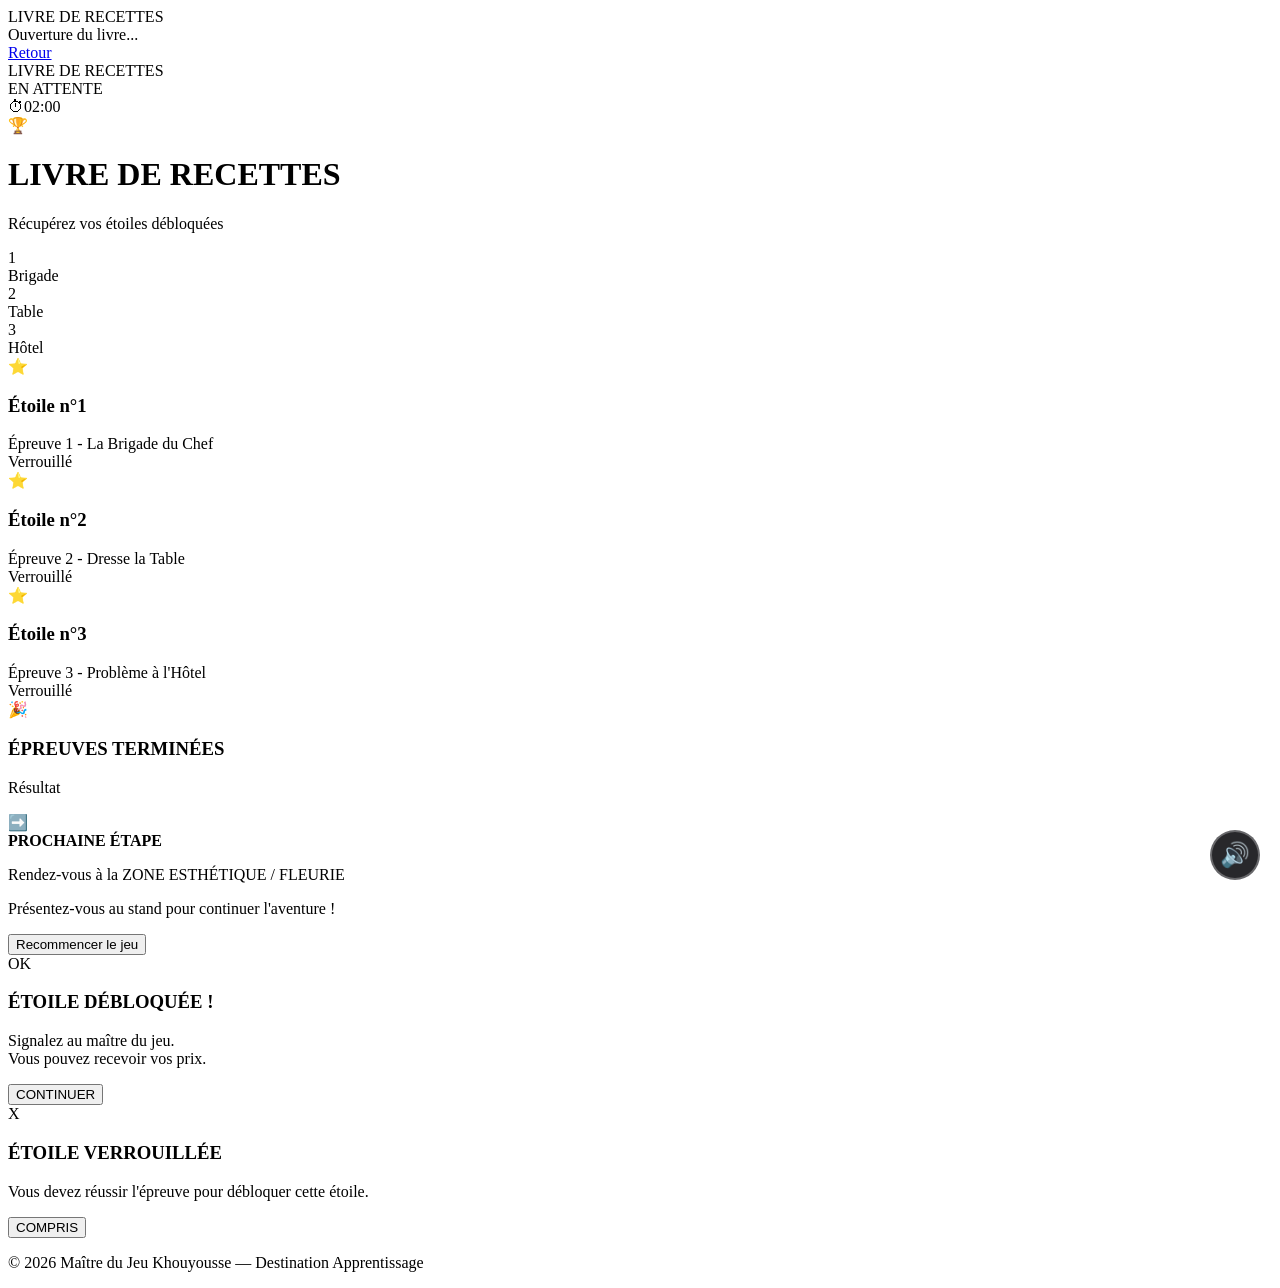
==== commit 6a63effd: "Update coffre.html" ====
--- a/coffre.html
+++ b/coffre.html
@@ -105,7 +105,7 @@
               <span class="direction-icon">➡️</span>
               <div class="direction-info">
                 <strong>PROCHAINE ÉTAPE</strong>
-                <p>Rendez-vous à la <span class="zone-name">ZONE ESTHÉTIQUE</span></p>
+                <p>Rendez-vous à la <span class="zone-name">ZONE ESTHÉTIQUE / FLEURIE</span></p>
               </div>
             </div>
             <p class="next-zone-instruction">Présentez-vous au stand pour continuer l'aventure !</p>
@@ -146,4 +146,4 @@
   <script src="js/coffre.js"></script>
   <script src="js/music.js"></script>
 </body>
-</html>+</html>
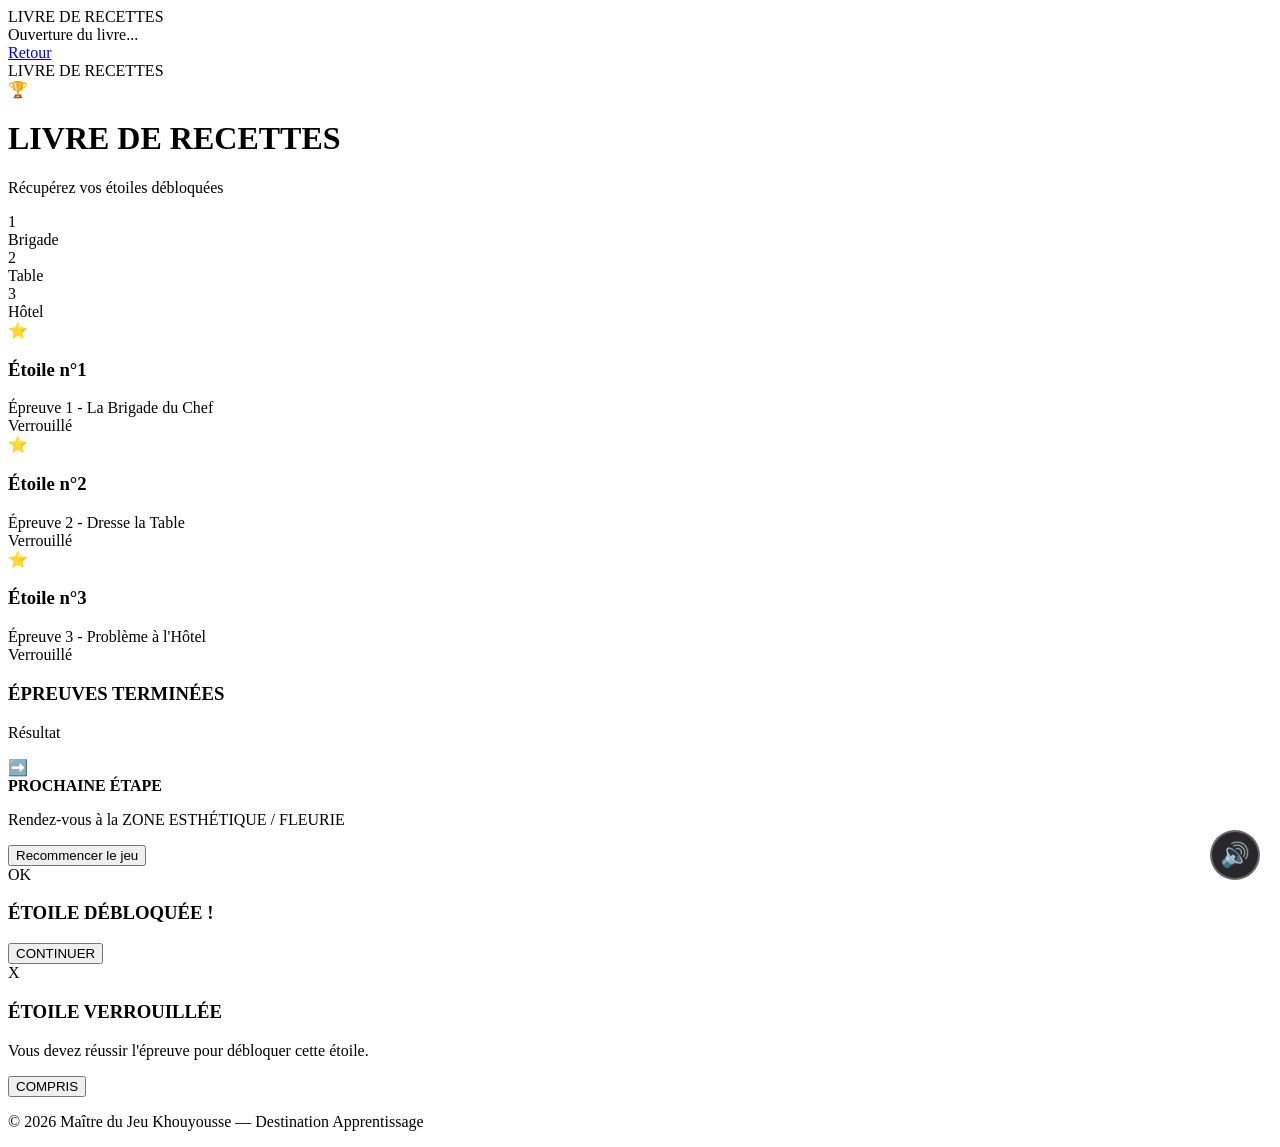
==== commit 2eae6600: "Update coffre.html" ====
--- a/coffre.html
+++ b/coffre.html
@@ -21,6 +21,7 @@
           <span class="loader-symbol circle"></span>
           <span class="loader-symbol triangle"></span>
           <span class="loader-symbol square"></span>
+          <span class="loader-symbol cross"></span>
         </div>
       </div>
       <div class="loader-text">LIVRE DE RECETTES</div>
@@ -98,7 +99,7 @@
 
         <div class="next-zone-box hidden" id="next-zone">
           <div class="next-zone-content">
-            <span class="next-zone-icon" id="next-zone-icon">🎉</span>
+            <span class="next-zone-icon" id="next-zone-icon"></span>
             <h3 id="next-zone-title">ÉPREUVES TERMINÉES</h3>
             <p id="next-zone-text">Résultat</p>
             <div class="next-zone-direction">
@@ -108,7 +109,6 @@
                 <p>Rendez-vous à la <span class="zone-name">ZONE ESTHÉTIQUE / FLEURIE</span></p>
               </div>
             </div>
-            <p class="next-zone-instruction">Présentez-vous au stand pour continuer l'aventure !</p>
           </div>
         </div>
 
@@ -122,7 +122,6 @@
     <div class="modal-content success">
       <div class="modal-icon">OK</div>
       <h3>ÉTOILE DÉBLOQUÉE !</h3>
-      <p>Signalez au maître du jeu.<br>Vous pouvez recevoir vos prix.</p>
       <button class="btn-primary" id="btn-close-success">CONTINUER</button>
     </div>
   </div>
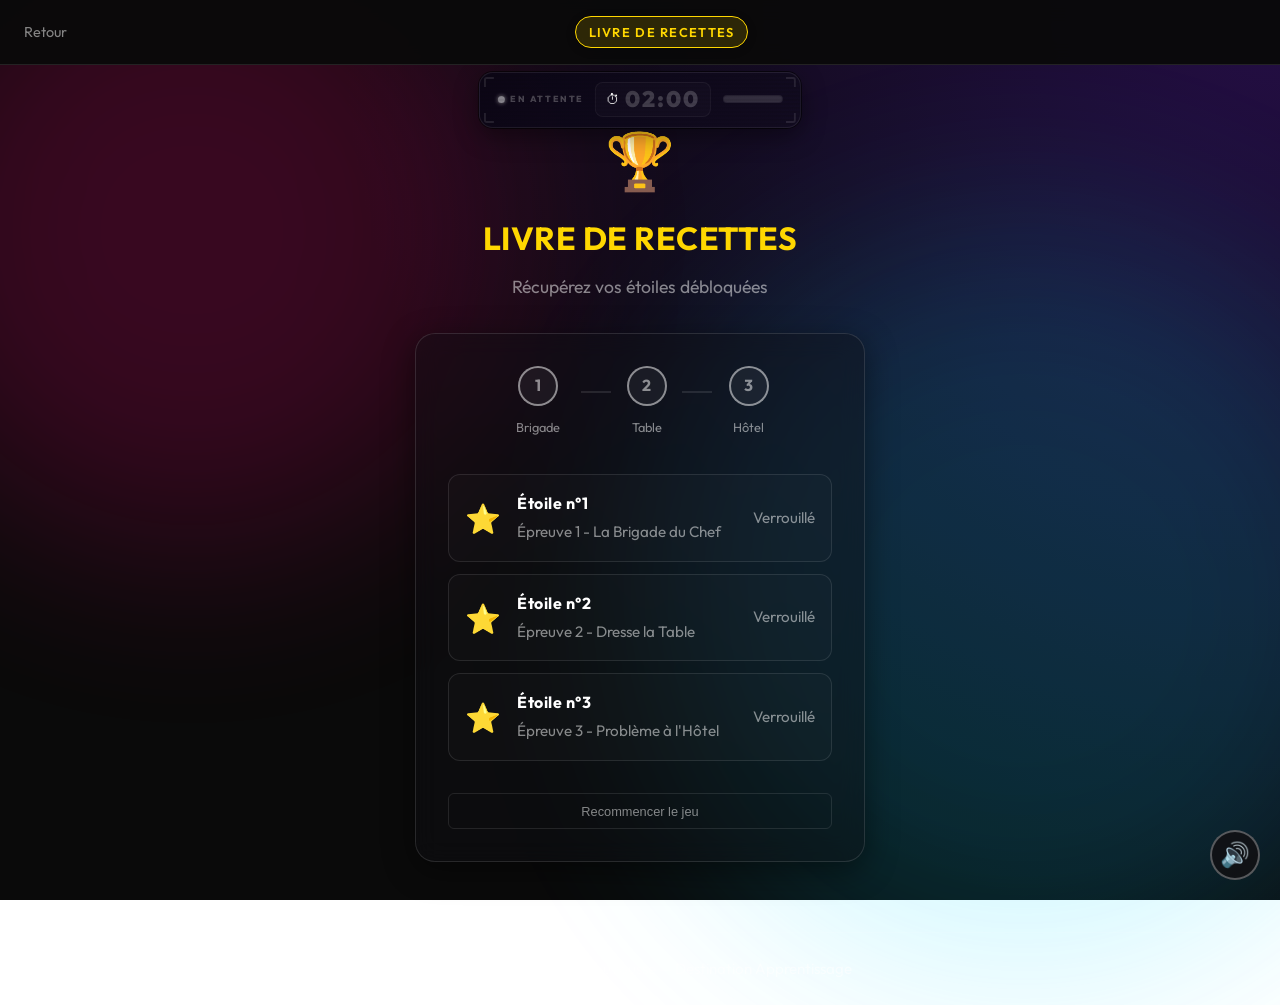
==== commit e22aa1b1: "Update coffre.html" ====
--- a/coffre.html
+++ b/coffre.html
@@ -106,7 +106,7 @@
               <span class="direction-icon">➡️</span>
               <div class="direction-info">
                 <strong>PROCHAINE ÉTAPE</strong>
-                <p>Rendez-vous à la <span class="zone-name">ZONE ESTHÉTIQUE / FLEURIE</span></p>
+                <p>Rendez-vous à la <span class="zone-name">ZONE ESTHÉTIQUE / FLEURISTE</span></p>
               </div>
             </div>
           </div>
--- a/css/styles.css
+++ b/css/styles.css
@@ -0,0 +1,4317 @@
+/* ==========================================
+   RESET & VARIABLES
+   ========================================== */
+@import url('https://fonts.googleapis.com/css2?family=Outfit:wght@300;400;600;700;800;900&display=swap');
+* {
+  margin: 0;
+  padding: 0;
+  box-sizing: border-box;
+}
+
+:root {
+  --bg: #0a0a0a;
+  --bg-card: #111114;
+  --bg-card-hover: #1a1a1f;
+  --pink: #ff007f;
+  --purple: #a855f7;
+  --cyan: #00d4ff;
+  --green: #00ff88;
+  --red: #ff4444;
+  --gold: #ffd700;
+  --white: #ffffff;
+  --gray: rgba(255,255,255,0.5);
+  --gray-light: rgba(255,255,255,0.7);
+  --border: rgba(255,255,255,0.1);
+}
+
+body {
+  font-family: 'Segoe UI', system-ui, -apple-system, sans-serif;
+  background: var(--bg);
+  color: var(--white);
+  line-height: 1.6;
+  min-height: 100vh;
+}
+
+/* HEADER */
+.header {
+  position: fixed;
+  top: 0;
+  left: 0;
+  right: 0;
+  z-index: 100;
+  display: flex;
+  justify-content: space-between;
+  align-items: center;
+  padding: 1rem 1.5rem;
+  background: rgba(10,10,10,0.95);
+  backdrop-filter: blur(10px);
+  border-bottom: 1px solid var(--border);
+}
+
+.header-left { display: flex; align-items: center; gap: 0.75rem; flex-shrink: 0; }
+.header-center { flex: 1; display: flex; justify-content: center; }
+.header-right { flex-shrink: 0; }
+
+.squid-symbols { display: flex; gap: 0.35rem; }
+.symbol.circle { width: 12px; height: 12px; border: 2px solid var(--pink); border-radius: 50%; }
+.symbol.triangle { width: 0; height: 0; border-left: 6px solid transparent; border-right: 6px solid transparent; border-bottom: 10px solid var(--pink); }
+.symbol.square { width: 12px; height: 12px; border: 2px solid var(--pink); }
+.symbol.cross { width: 12px; height: 12px; position: relative; }
+.symbol.cross::before, .symbol.cross::after { content: ''; position: absolute; background: var(--pink); border-radius: 1px; width: 2px; height: 100%; top: 50%; left: 50%; }
+.symbol.cross::before { transform: translate(-50%, -50%) rotate(45deg); }
+.symbol.cross::after { transform: translate(-50%, -50%) rotate(-45deg); }
+
+.logo-text {
+  font-size: 0.95rem;
+  font-weight: 700;
+  background: linear-gradient(90deg, var(--pink), var(--purple));
+  -webkit-background-clip: text;
+  -webkit-text-fill-color: transparent;
+}
+
+.back-btn { color: var(--gray); text-decoration: none; font-size: 0.9rem; transition: color 0.2s; white-space: nowrap; flex-shrink: 0; }
+.back-btn:hover { color: var(--white); }
+
+.page-badge {
+  padding: 0.3rem 1rem;
+  background: rgba(255,0,127,0.15);
+  border: 1px solid var(--pink);
+  border-radius: 20px;
+  font-size: 0.7rem;
+  font-weight: 600;
+  letter-spacing: 0.1em;
+  color: var(--pink);
+}
+.page-badge.gold { background: rgba(255,215,0,0.15); border-color: var(--gold); color: var(--gold); }
+
+/* MAIN */
+.main-container { padding-top: 70px; }
+
+/* HERO */
+.hero { padding: 2rem 1.5rem; text-align: center; }
+.hero-affiche { max-width: 700px; width: 100%; height: auto; border-radius: 12px; }
+.hero-subtitle { margin-top: 1rem; color: var(--gray); font-size: 0.85rem; letter-spacing: 0.1em; text-transform: uppercase; }
+
+/* RULES */
+.rules-section { padding: 0 1.5rem 2rem; max-width: 600px; margin: 0 auto; }
+.card { background: var(--bg-card); border: 1px solid var(--border); border-radius: 12px; padding: 1.5rem; text-align: center; }
+.card h2 { color: var(--pink); font-size: 1.1rem; margin-bottom: 0.75rem; }
+.rules-list { list-style: none; text-align: left; }
+.rules-list li { color: var(--gray-light); font-size: 0.85rem; padding: 0.4rem 0; padding-left: 1.5rem; position: relative; }
+.rules-list li::before { content: "→"; position: absolute; left: 0; color: var(--pink); }
+.warning { color: var(--red) !important; }
+
+/* SLIDER */
+.slider-section { padding: 2rem 0; }
+.section-title { text-align: center; font-size: 1rem; color: var(--gray); letter-spacing: 0.15em; margin-bottom: 1.5rem; }
+.slider-container { display: flex; align-items: center; justify-content: center; max-width: 420px; margin: 0 auto; padding: 0 0.5rem; }
+.slider-viewport { flex: 1; overflow: hidden; border-radius: 20px; }
+.slider-track { display: flex; transition: transform 0.4s ease; }
+.slide { min-width: 100%; padding: 0.5rem; }
+
+.slide-card { background: var(--bg-card); border: 2px solid var(--border); border-radius: 20px; padding: 2rem 1.5rem; text-align: center; position: relative; transition: all 0.3s; }
+.slide-card:hover { border-color: var(--pink); }
+.slide-card.locked { opacity: 0.5; }
+.slide-card.locked:hover { border-color: var(--border); }
+.slide-card.coffre { border-color: rgba(255,215,0,0.3); }
+.slide-card.coffre:hover { border-color: var(--gold); }
+
+.slide-badge { position: absolute; top: -12px; left: 50%; transform: translateX(-50%); padding: 0.3rem 1rem; background: linear-gradient(135deg, var(--pink), var(--purple)); border-radius: 20px; font-size: 0.7rem; font-weight: 700; letter-spacing: 0.1em; }
+.slide-badge.gold { background: linear-gradient(135deg, var(--gold), #ff9500); }
+.slide-icon { font-size: 3.5rem; margin: 1rem 0; }
+.slide-card h3 { font-size: 1.5rem; margin-bottom: 0.5rem; }
+.slide-card h3.pink { color: var(--pink); }
+.slide-card h3.cyan { color: var(--cyan); }
+.slide-card h3.purple { color: var(--purple); }
+.slide-card h3.gold { color: var(--gold); }
+.slide-card p { color: var(--gray); font-size: 0.9rem; margin-bottom: 1.5rem; }
+.slide-status { display: flex; align-items: center; justify-content: center; gap: 0.5rem; margin-bottom: 1.5rem; font-size: 0.85rem; color: var(--gray); }
+
+.status-dot { width: 8px; height: 8px; border-radius: 50%; background: var(--gray); }
+.status-dot.success { background: var(--green); }
+.status-dot.fail { background: var(--red); }
+
+.slide-btn { display: inline-block; padding: 0.8rem 2rem; background: linear-gradient(135deg, var(--pink), var(--purple)); border-radius: 10px; color: white; text-decoration: none; font-size: 0.9rem; font-weight: 600; transition: all 0.3s; }
+.slide-btn:hover { transform: scale(1.05); box-shadow: 0 0 25px rgba(255,0,127,0.4); }
+.slide-btn.disabled { background: var(--border); pointer-events: none; }
+.slide-btn.success { background: var(--green); pointer-events: none; }
+.slide-btn.fail { background: var(--red); pointer-events: none; }
+.slide-btn.gold { background: linear-gradient(135deg, var(--gold), #ff9500); }
+
+.slider-btn { width: 36px; height: 36px; background: var(--bg-card); border: 1px solid var(--border); border-radius: 50%; color: var(--white); font-size: 1.2rem; cursor: pointer; transition: all 0.3s; flex-shrink: 0; }
+.slider-btn:hover { border-color: var(--pink); color: var(--pink); }
+.slider-dots { display: flex; justify-content: center; gap: 0.75rem; margin-top: 1.5rem; }
+.dot { width: 10px; height: 10px; border-radius: 50%; background: var(--border); cursor: pointer; transition: all 0.3s; }
+.dot:hover { background: var(--gray); }
+.dot.active { background: var(--pink); transform: scale(1.2); }
+
+/* ==========================================
+   MISSION SECTION - STYLE CINÉMATIQUE
+   ========================================== */
+.mission-section { 
+  padding: 0; 
+  max-width: 100%; 
+  margin: 2rem 0; 
+}
+
+/* HERO BANNER */
+.mission-hero {
+  position: relative;
+  width: 100%;
+  height: 400px;
+  overflow: hidden;
+  display: flex;
+  align-items: center;
+  justify-content: center;
+}
+
+.mission-hero-bg {
+  position: absolute;
+  inset: 0;
+  z-index: 0;
+}
+
+.mission-hero-img {
+  width: 100%;
+  height: 100%;
+  object-fit: cover;
+  object-position: center 20%;
+  filter: brightness(0.4) saturate(1.2);
+}
+
+.mission-hero-overlay {
+  position: absolute;
+  inset: 0;
+  background: linear-gradient(
+    180deg,
+    rgba(10, 10, 10, 0.3) 0%,
+    rgba(10, 10, 10, 0.6) 50%,
+    rgba(10, 10, 10, 1) 100%
+  );
+}
+
+.mission-hero-content {
+  position: relative;
+  z-index: 1;
+  text-align: center;
+  padding: 2rem;
+}
+
+.mission-tag {
+  display: inline-block;
+  padding: 0.4rem 1.2rem;
+  background: rgba(255, 0, 127, 0.2);
+  border: 1px solid var(--pink);
+  border-radius: 30px;
+  font-size: 0.7rem;
+  font-weight: 700;
+  letter-spacing: 0.2em;
+  color: var(--pink);
+  margin-bottom: 1rem;
+  text-transform: uppercase;
+}
+
+.mission-main-title {
+  font-size: 3.5rem;
+  font-weight: 900;
+  line-height: 1;
+  color: var(--white);
+  text-transform: uppercase;
+  letter-spacing: 0.1em;
+  text-shadow: 0 0 40px rgba(255, 0, 127, 0.5);
+  margin-bottom: 1rem;
+}
+
+.mission-main-title span {
+  display: block;
+  font-size: 4rem;
+  background: linear-gradient(135deg, var(--pink), var(--purple), var(--cyan));
+  -webkit-background-clip: text;
+  -webkit-text-fill-color: transparent;
+  filter: drop-shadow(0 0 30px rgba(255, 0, 127, 0.4));
+}
+
+.mission-tagline {
+  font-size: 1.1rem;
+  color: var(--gray-light);
+  font-style: italic;
+  letter-spacing: 0.05em;
+}
+
+.mission-divider {
+  display: flex;
+  align-items: center;
+  justify-content: center;
+  gap: 1rem;
+  margin-top: 1.5rem;
+}
+
+.divider-line {
+  width: 60px;
+  height: 1px;
+  background: linear-gradient(90deg, transparent, var(--pink), transparent);
+}
+
+.divider-icon {
+  color: var(--pink);
+  font-size: 0.8rem;
+}
+
+/* BRIEFING CARD */
+.briefing-container {
+  max-width: 700px;
+  margin: -40px auto 0;
+  padding: 0 1.5rem;
+  position: relative;
+  z-index: 2;
+}
+
+.briefing-card {
+  background: linear-gradient(145deg, var(--bg-card), #0d0d10);
+  border: 1px solid var(--border);
+  border-radius: 20px;
+  overflow: hidden;
+  box-shadow: 
+    0 20px 60px rgba(0, 0, 0, 0.5),
+    0 0 0 1px rgba(255, 255, 255, 0.05) inset;
+}
+
+.briefing-header {
+  display: flex;
+  align-items: center;
+  gap: 1rem;
+  padding: 1.5rem;
+  background: linear-gradient(135deg, rgba(255, 0, 127, 0.1), rgba(168, 85, 247, 0.1));
+  border-bottom: 1px solid var(--border);
+  position: relative;
+}
+
+.briefing-icon {
+  position: relative;
+  width: 50px;
+  height: 50px;
+  display: flex;
+  align-items: center;
+  justify-content: center;
+}
+
+.icon-ring {
+  position: absolute;
+  inset: 0;
+  border: 2px solid var(--gold);
+  border-radius: 50%;
+  animation: pulse-ring 2s ease-out infinite;
+}
+
+@keyframes pulse-ring {
+  0% { transform: scale(1); opacity: 1; }
+  100% { transform: scale(1.3); opacity: 0; }
+}
+
+.icon-center {
+  font-size: 1.5rem;
+  position: relative;
+  z-index: 1;
+}
+
+.briefing-title {
+  flex: 1;
+}
+
+.briefing-label {
+  display: block;
+  font-size: 0.65rem;
+  color: var(--gold);
+  letter-spacing: 0.15em;
+  margin-bottom: 0.2rem;
+}
+
+.briefing-title h3 {
+  font-size: 1.2rem;
+  font-weight: 700;
+  color: var(--white);
+  margin: 0;
+}
+
+.briefing-stamp {
+  padding: 0.3rem 0.8rem;
+  background: linear-gradient(135deg, rgba(255,215,0,0.2), rgba(255,165,0,0.2));
+  border: 2px solid var(--gold);
+  color: var(--gold);
+  font-size: 0.7rem;
+  font-weight: 800;
+  letter-spacing: 0.1em;
+  transform: rotate(-5deg);
+  opacity: 0.9;
+  box-shadow: 0 0 10px rgba(255,215,0,0.3);
+}
+
+.briefing-body {
+  padding: 1.5rem;
+}
+
+.briefing-intro {
+  font-size: 1rem;
+  color: var(--gray-light);
+  line-height: 1.7;
+  margin-bottom: 1.5rem;
+}
+
+.briefing-intro strong {
+  color: var(--cyan);
+}
+
+.highlight {
+  color: var(--pink);
+  font-weight: 600;
+}
+
+.briefing-objectives {
+  background: rgba(0, 0, 0, 0.3);
+  border-radius: 12px;
+  padding: 1.2rem;
+  margin-bottom: 1.5rem;
+}
+
+.briefing-objectives h4 {
+  font-size: 0.85rem;
+  color: var(--gold);
+  margin-bottom: 1rem;
+  letter-spacing: 0.1em;
+}
+
+.briefing-objectives ul {
+  list-style: none;
+  display: flex;
+  flex-direction: column;
+  gap: 0.8rem;
+}
+
+.briefing-objectives li {
+  display: flex;
+  align-items: center;
+  gap: 1rem;
+  color: var(--gray-light);
+  font-size: 0.9rem;
+}
+
+.obj-number {
+  display: flex;
+  align-items: center;
+  justify-content: center;
+  width: 28px;
+  height: 28px;
+  background: linear-gradient(135deg, var(--pink), var(--purple));
+  border-radius: 6px;
+  font-size: 0.75rem;
+  font-weight: 700;
+  color: var(--white);
+  flex-shrink: 0;
+}
+
+.briefing-warning {
+  display: flex;
+  align-items: flex-start;
+  gap: 0.8rem;
+  padding: 1rem;
+  background: rgba(255, 68, 68, 0.1);
+  border: 1px solid rgba(255, 68, 68, 0.3);
+  border-radius: 10px;
+}
+
+.briefing-warning .warning-icon {
+  font-size: 1.2rem;
+  flex-shrink: 0;
+}
+
+.briefing-warning p {
+  margin: 0;
+  font-size: 0.85rem;
+  color: var(--gray-light);
+  line-height: 1.5;
+}
+
+.briefing-warning strong {
+  color: var(--red);
+}
+
+/* STATS */
+.briefing-stats {
+  display: grid;
+  grid-template-columns: repeat(3, 1fr);
+  border-top: 1px solid var(--border);
+}
+
+.stat-card {
+  display: flex;
+  flex-direction: column;
+  align-items: center;
+  padding: 1.5rem 1rem;
+  border-right: 1px solid var(--border);
+  transition: background 0.3s;
+}
+
+.stat-card:last-child {
+  border-right: none;
+}
+
+.stat-card:hover {
+  background: rgba(255, 0, 127, 0.05);
+}
+
+.stat-icon {
+  font-size: 1.5rem;
+  margin-bottom: 0.5rem;
+}
+
+.stat-number {
+  font-size: 2rem;
+  font-weight: 800;
+  background: linear-gradient(135deg, var(--pink), var(--purple));
+  -webkit-background-clip: text;
+  -webkit-text-fill-color: transparent;
+  line-height: 1;
+}
+
+.stat-text {
+  font-size: 0.7rem;
+  color: var(--gray);
+  letter-spacing: 0.1em;
+  margin-top: 0.3rem;
+}
+
+/* FOOTER */
+.briefing-footer {
+  padding: 1.2rem 1.5rem;
+  background: rgba(0, 0, 0, 0.3);
+  text-align: center;
+  border-top: 1px solid var(--border);
+}
+
+.briefing-footer p {
+  font-size: 0.85rem;
+  color: var(--gray);
+  font-style: italic;
+  margin: 0 0 0.3rem 0;
+}
+
+.footer-signature {
+  font-size: 0.75rem;
+  color: var(--gold);
+  font-weight: 600;
+}
+
+/* RESPONSIVE */
+@media (max-width: 768px) {
+  .mission-hero {
+    height: 320px;
+  }
+  
+  .mission-main-title {
+    font-size: 2.2rem;
+  }
+  
+  .mission-main-title span {
+    font-size: 2.8rem;
+  }
+  
+  .briefing-container {
+    padding: 0 1rem;
+    margin-top: -30px;
+  }
+  
+  .briefing-header {
+    flex-wrap: wrap;
+    gap: 0.8rem;
+  }
+  
+  .briefing-stamp {
+    position: absolute;
+    top: 1rem;
+    right: 1rem;
+  }
+  
+  .briefing-stats {
+    grid-template-columns: repeat(3, 1fr);
+  }
+  
+  .stat-card {
+    padding: 1rem 0.5rem;
+  }
+  
+  .stat-number {
+    font-size: 1.5rem;
+  }
+}
+
+@media (max-width: 480px) {
+  .mission-hero {
+    height: 280px;
+  }
+  
+  .mission-main-title {
+    font-size: 1.8rem;
+  }
+  
+  .mission-main-title span {
+    font-size: 2.2rem;
+  }
+  
+  .mission-tagline {
+    font-size: 0.9rem;
+  }
+  
+  .briefing-icon {
+    display: none;
+  }
+  
+  .stat-icon {
+    font-size: 1.2rem;
+  }
+  
+  .stat-number {
+    font-size: 1.3rem;
+  }
+  
+  .stat-text {
+    font-size: 0.6rem;
+  }
+}
+
+
+/* GAME PAGE */
+.game-page { padding: 80px 1.5rem 2rem; min-height: 100vh; display: flex; align-items: center; justify-content: center; }
+.game-container { width: 100%; max-width: 450px; }
+.game-header { text-align: center; margin-bottom: 2rem; }
+.game-icon-large { font-size: 3.5rem; margin-bottom: 0.5rem; }
+.game-header h1 { font-size: 2rem; margin-bottom: 0.5rem; }
+.game-header h1.pink { color: var(--pink); }
+.game-header h1.cyan { color: var(--cyan); }
+.game-header h1.purple { color: var(--purple); }
+.game-header h1.gold { color: var(--gold); }
+.game-header p { color: var(--gray); font-size: 0.95rem; }
+.game-content { background: var(--bg-card); border: 1px solid var(--border); border-radius: 20px; padding: 2rem; }
+
+/* TIMER */
+.timer-container { text-align: center; margin-bottom: 1.5rem; }
+.timer-display { display: flex; align-items: center; justify-content: center; gap: 0.25rem; }
+.timer-num { font-size: 4rem; font-weight: 800; font-family: 'Courier New', monospace; background: linear-gradient(135deg, var(--pink), var(--purple)); -webkit-background-clip: text; -webkit-text-fill-color: transparent; }
+.timer-sep { font-size: 3.5rem; color: var(--pink); animation: blink 1s infinite; }
+@keyframes blink { 0%, 100% { opacity: 1; } 50% { opacity: 0.3; } }
+.timer-label { display: block; font-size: 0.7rem; color: var(--gray); letter-spacing: 0.2em; margin-top: 0.5rem; }
+
+/* BUTTONS */
+.btn-primary { display: block; width: 100%; padding: 1rem; background: linear-gradient(135deg, var(--pink), var(--purple)); border: none; border-radius: 10px; color: white; font-size: 1rem; font-weight: 600; text-decoration: none; text-align: center; cursor: pointer; transition: all 0.3s; }
+.btn-primary:hover { transform: scale(1.02); box-shadow: 0 0 30px rgba(255,0,127,0.4); }
+.btn-primary:disabled { opacity: 0.6; cursor: not-allowed; transform: none; box-shadow: none; }
+.btn-gold { background: linear-gradient(135deg, var(--gold), #ff9500); }
+.btn-success { padding: 0.8rem 1.5rem; background: rgba(0,255,136,0.15); border: 1px solid var(--green); border-radius: 8px; color: var(--green); font-size: 0.9rem; font-weight: 600; cursor: pointer; transition: all 0.3s; }
+.btn-success:hover { background: var(--green); color: var(--bg); }
+.btn-fail { padding: 0.8rem 1.5rem; background: rgba(255,68,68,0.15); border: 1px solid var(--red); border-radius: 8px; color: var(--red); font-size: 0.9rem; font-weight: 600; cursor: pointer; transition: all 0.3s; }
+.btn-fail:hover { background: var(--red); color: var(--bg); }
+.btn-reset { margin-top: 2rem; padding: 0.6rem 1rem; background: transparent; border: 1px solid var(--border); border-radius: 6px; color: var(--gray); font-size: 0.8rem; cursor: pointer; transition: all 0.3s; width: 100%; }
+.btn-reset:hover { border-color: var(--red); color: var(--red); }
+
+/* WARNING */
+.warning-box { background: rgba(255,150,0,0.1); border: 1px solid rgba(255,150,0,0.4); border-radius: 10px; padding: 1rem; margin-bottom: 1.5rem; display: flex; align-items: flex-start; gap: 0.75rem; }
+.warning-box.active { background: rgba(255,68,68,0.15); border-color: var(--red); animation: pulse-warning 1s infinite; }
+@keyframes pulse-warning { 0%, 100% { opacity: 1; } 50% { opacity: 0.7; } }
+.warning-icon { font-size: 1.3rem; flex-shrink: 0; }
+.warning-box p { color: rgba(255,200,100,0.9); font-size: 0.85rem; margin: 0; text-align: left; }
+.warning-box.active p { color: var(--red); }
+
+/* LOCKED */
+.locked-container { text-align: center; }
+.locked-box { padding: 2rem; }
+.lock-icon { font-size: 3rem; display: block; margin-bottom: 1rem; }
+.locked-box h3 { color: var(--gray-light); margin-bottom: 0.5rem; }
+.locked-box p { color: var(--gray); margin-bottom: 1.5rem; }
+
+/* VALIDATION */
+.validation-container { margin-top: 1.5rem; padding-top: 1.5rem; border-top: 1px solid var(--border); animation: fadeIn 0.3s ease; }
+@keyframes fadeIn { from { opacity: 0; transform: translateY(10px); } to { opacity: 1; transform: translateY(0); } }
+.validation-box { text-align: center; }
+.validation-box h3 { color: var(--pink); margin-bottom: 0.5rem; }
+.validation-box p { color: var(--gray); margin-bottom: 1rem; }
+.validation-btns { display: flex; gap: 1rem; justify-content: center; }
+
+/* RESULT */
+.result-container { animation: fadeIn 0.3s ease; }
+.result-box { text-align: center; padding: 1rem 0; }
+.result-icon { width: 70px; height: 70px; margin: 0 auto 1rem; border-radius: 50%; display: flex; align-items: center; justify-content: center; font-size: 2rem; font-weight: 700; }
+.result-box.success .result-icon { background: rgba(0,255,136,0.15); color: var(--green); }
+.result-box.fail .result-icon { background: rgba(255,68,68,0.15); color: var(--red); }
+.result-box h3 { font-size: 1.3rem; margin-bottom: 0.5rem; }
+.result-box.success h3 { color: var(--green); }
+.result-box.fail h3 { color: var(--red); }
+.result-box p { color: var(--gray); margin-bottom: 1.5rem; }
+.result-score { font-size: 1.1rem; color: var(--gray-light); margin-bottom: 1rem !important; }
+
+/* QUIZ */
+.quiz-container { animation: fadeIn 0.3s ease; }
+.quiz-progress { margin-bottom: 1.5rem; }
+#progress-text { font-size: 0.8rem; color: var(--gray); }
+.progress-bar { height: 4px; background: var(--border); border-radius: 2px; margin-top: 0.5rem; overflow: hidden; }
+.progress-fill { height: 100%; background: linear-gradient(90deg, var(--pink), var(--cyan)); transition: width 0.3s; }
+.quiz-question { font-size: 1.1rem; text-align: center; margin-bottom: 1.5rem; color: var(--white); }
+.quiz-options { display: flex; flex-direction: column; gap: 0.6rem; }
+.quiz-option { padding: 1rem; background: rgba(255,255,255,0.03); border: 1px solid var(--border); border-radius: 10px; color: var(--white); font-size: 0.95rem; text-align: left; cursor: pointer; transition: all 0.2s; }
+.quiz-option:hover { border-color: var(--cyan); background: rgba(0,212,255,0.08); }
+.quiz-option.correct { border-color: var(--green); background: rgba(0,255,136,0.15); }
+.quiz-option.wrong { border-color: var(--red); background: rgba(255,68,68,0.15); }
+
+/* COFFRE */
+.coffre-progress { display: flex; align-items: center; justify-content: center; margin-bottom: 2rem; }
+.progress-item { display: flex; flex-direction: column; align-items: center; gap: 0.4rem; }
+.progress-item span { font-size: 0.75rem; color: var(--gray); }
+.progress-circle { width: 40px; height: 40px; border-radius: 50%; display: flex; align-items: center; justify-content: center; font-weight: 700; background: rgba(255,255,255,0.05); border: 2px solid var(--gray); color: var(--gray); transition: all 0.3s; }
+.progress-circle.success { background: rgba(0,255,136,0.15); border-color: var(--green); color: var(--green); }
+.progress-circle.fail { background: rgba(255,68,68,0.15); border-color: var(--red); color: var(--red); }
+.progress-line { width: 30px; height: 2px; background: var(--border); margin: 0 0.5rem; margin-bottom: 1.5rem; }
+.rewards-list { display: flex; flex-direction: column; gap: 0.75rem; }
+.reward-card { display: flex; align-items: center; gap: 1rem; padding: 1rem; background: rgba(255,255,255,0.02); border: 1px solid var(--border); border-radius: 12px; cursor: pointer; transition: all 0.3s; }
+.reward-card:hover { background: rgba(255,255,255,0.05); border-color: var(--pink); }
+.reward-card.unlocked { border-color: var(--green); }
+.reward-card.unlocked:hover { border-color: var(--green); background: rgba(0,255,136,0.05); }
+.reward-icon { font-size: 1.8rem; }
+.reward-info { flex: 1; }
+.reward-info h3 { font-size: 1rem; margin-bottom: 0.15rem; }
+.reward-link { font-size: 0.75rem; color: var(--gray); }
+.reward-status { font-size: 0.8rem; color: var(--gray); }
+.reward-status.unlocked { color: var(--green); }
+.reward-status.failed { color: var(--red); }
+
+/* MODAL */
+.modal { position: fixed; inset: 0; background: rgba(0,0,0,0.9); display: none; align-items: center; justify-content: center; z-index: 1000; padding: 1rem; }
+.modal.visible { display: flex; }
+.modal-content { background: var(--bg-card); border-radius: 20px; padding: 2.5rem 2rem; text-align: center; max-width: 380px; width: 100%; animation: scaleIn 0.3s ease; }
+@keyframes scaleIn { from { transform: scale(0.9); opacity: 0; } to { transform: scale(1); opacity: 1; } }
+.modal-content.success { border: 1px solid var(--green); }
+.modal-content.fail { border: 1px solid var(--red); }
+.modal-icon { width: 70px; height: 70px; margin: 0 auto 1rem; border-radius: 50%; display: flex; align-items: center; justify-content: center; font-size: 2rem; font-weight: 700; }
+.modal-content.success .modal-icon { background: rgba(0,255,136,0.15); color: var(--green); }
+.modal-content.fail .modal-icon { background: rgba(255,68,68,0.15); color: var(--red); }
+.modal-content h3 { font-size: 1.3rem; margin-bottom: 0.75rem; }
+.modal-content.success h3 { color: var(--green); }
+.modal-content.fail h3 { color: var(--red); }
+.modal-content p { color: var(--gray); line-height: 1.5; margin-bottom: 1.5rem; }
+
+/* FOOTER */
+.footer { text-align: center; padding: 1.5rem; border-top: 1px solid var(--border); color: var(--gray); font-size: 0.8rem; }
+
+/* UTILITIES */
+.hidden { display: none !important; }
+
+/* RESPONSIVE TABLET */
+@media (max-width: 768px) {
+  .mission-content { grid-template-columns: 1fr; gap: 1.5rem; }
+  .mission-posters { flex-direction: row; justify-content: center; }
+  .poster-inner { max-height: 200px; }
+  .mission-title { font-size: 1.5rem; }
+  .mission-card { padding: 1.5rem; }
+}
+
+/* RESPONSIVE MOBILE */
+@media (max-width: 480px) {
+  .header { padding: 0.75rem 1rem; }
+  .logo-text { display: none; }
+  .timer-num { font-size: 3rem; }
+  .timer-sep { font-size: 2.5rem; }
+  .game-header h1 { font-size: 1.6rem; }
+  .game-content { padding: 1.5rem; }
+  .slider-btn { width: 32px; height: 32px; font-size: 1rem; }
+  .slide-card { padding: 1.5rem 1rem; }
+  .slide-icon { font-size: 2.5rem; }
+  .slide-card h3 { font-size: 1.2rem; }
+  .slide-btn { padding: 0.6rem 1.5rem; font-size: 0.8rem; }
+  .mission-section { padding: 2rem 1rem; }
+  .mission-title-box { padding: 1rem 1.5rem; }
+  .mission-title { font-size: 1.3rem; }
+  .mission-posters { flex-direction: column; align-items: center; }
+  .poster-card { width: 100%; max-width: 200px; }
+  .poster-inner { max-height: 180px; }
+  .progress-line { width: 20px; }
+  .progress-circle { width: 35px; height: 35px; font-size: 0.9rem; }
+  .validation-btns { flex-direction: column; }
+  .btn-success, .btn-fail { width: 100%; }
+}
+
+/* =================================================================
+   CORRECTIF MOBILE (A COLLER À LA FIN DE STYLES.CSS)
+   ================================================================= */
+
+@media screen and (max-width: 768px) {
+
+  /* --- STRUCTURE GLOBALE --- */
+  body, html {
+    overflow-x: hidden; /* Empêche le scroll horizontal indésirable */
+    width: 100%;
+  }
+
+  .main-container, .game-container, .game-page {
+    width: 100%;
+    padding: 10px;
+    box-sizing: border-box;
+    margin: 0;
+  }
+
+  /* --- HEADER MOBILE --- */
+  .header {
+    padding: 0.75rem 1rem;
+    gap: 0.5rem;
+  }
+  
+  .header-left {
+    flex-shrink: 0;
+  }
+
+  .header-center {
+    flex: 1;
+    display: flex;
+    justify-content: center;
+  }
+  
+  .header-right {
+    flex-shrink: 0;
+  }
+  
+  .back-btn {
+    font-size: 0.85rem;
+  }
+  
+  .page-badge {
+    padding: 0.25rem 0.6rem;
+    font-size: 0.6rem;
+  }
+
+  /* --- INDEX : HERO & MISSION --- */
+  .hero-affiche {
+    width: 100%;
+    height: auto;
+    object-fit: cover;
+  }
+
+  .mission-content {
+    display: flex;
+    flex-direction: column !important; /* Les éléments passent l'un sous l'autre */
+  }
+
+  .mission-posters {
+    flex-direction: column !important;
+    width: 100%;
+    align-items: center;
+  }
+
+  .poster-card {
+    width: 100%;
+    max-width: 320px; /* Taille max sur mobile */
+    margin-bottom: 20px;
+  }
+  
+  .poster-img {
+    width: 100%;
+    height: auto;
+  }
+
+  .mission-description {
+    padding: 0 !important;
+    width: 100%;
+  }
+
+  /* --- SLIDER (CARROUSEL) --- */
+  .slider-section {
+    width: 100%;
+    overflow: hidden;
+  }
+
+  .slider-container {
+    padding: 0;
+    width: 100%;
+  }
+
+  .slider-viewport {
+    width: 90%; /* Le slider prend 90% de la largeur */
+    margin: 0 auto;
+  }
+
+  .slide-card {
+    width: 100% !important; /* La carte remplit le viewport */
+    min-height: auto; /* Hauteur adaptative */
+    padding: 20px 10px;
+    margin: 0;
+    box-sizing: border-box;
+  }
+  
+  .slider-btn {
+    z-index: 10; /* S'assure que les flèches sont au-dessus */
+  }
+
+  /* --- PAGES JEUX (QUIZ, ENIGME...) --- */
+  .game-header h1 {
+    font-size: 2rem; /* Titre plus petit */
+    word-wrap: break-word; /* Coupe les mots si trop longs */
+  }
+
+  .game-icon-large {
+    font-size: 3rem;
+  }
+  
+  /* Quiz : Boutons l'un sous l'autre */
+  .quiz-options {
+    display: flex;
+    flex-direction: column;
+    gap: 10px;
+  }
+  
+  .quiz-option {
+    width: 100%;
+    box-sizing: border-box;
+  }
+
+  /* Enigme : Timer adaptable */
+  .timer-display {
+    font-size: 15vw; /* S'adapte à la largeur de l'écran */
+  }
+  
+  .validation-btns {
+    display: flex;
+    flex-direction: column;
+    width: 100%;
+    gap: 10px;
+  }
+  
+  .validation-btns button {
+    width: 100%;
+    margin: 0;
+  }
+
+  /* --- COFFRE --- */
+  .rewards-list {
+    display: flex;
+    flex-direction: column !important;
+  }
+
+  .reward-card {
+    width: 100% !important;
+    box-sizing: border-box;
+    margin-bottom: 10px;
+  }
+
+  /* Progression Coffre (Boules 1-2-3) */
+  .coffre-progress {
+    justify-content: center;
+    flex-wrap: wrap;
+    gap: 10px;
+  }
+  
+  .progress-line {
+    width: 20px; /* Ligne plus courte entre les boules */
+  }
+
+  /* --- MODALES POPUP --- */
+  .modal-content {
+    width: 90% !important;
+    margin: 20% auto;
+    padding: 20px;
+  }
+}
+
+/* ==========================================
+   LAYOUTS CÔTE À CÔTE
+   ========================================== */
+
+/* Layout pour les pages de jeu (énigme, quiz, scénario) */
+.game-container-wide {
+  max-width: 1100px;
+}
+
+.game-layout-split {
+  display: grid;
+  grid-template-columns: 1fr 1fr;
+  gap: 2rem;
+  align-items: stretch;
+}
+
+.game-col-left,
+.game-col-right {
+  min-width: 0;
+  display: flex;
+  flex-direction: column;
+}
+
+/* Hauteur égale pour les deux colonnes */
+.height-match {
+  flex: 1;
+  display: flex;
+  flex-direction: column;
+}
+
+.mission-briefing-box.height-match {
+  height: 100%;
+}
+
+.mission-briefing-box.height-match .briefing-box-content {
+  flex: 1;
+  display: flex;
+  flex-direction: column;
+  justify-content: space-between;
+}
+
+.game-content-inner.height-match {
+  height: 100%;
+  background: var(--bg-card);
+  border: 1px solid var(--border);
+  border-radius: 16px;
+  padding: 1.5rem;
+  display: flex;
+  flex-direction: column;
+  justify-content: center;
+}
+
+/* Section timer centrée verticalement */
+.timer-section-centered {
+  flex: 1;
+  display: flex;
+  flex-direction: column;
+  justify-content: center;
+  align-items: center;
+  text-align: center;
+}
+
+.timer-section-centered .warning-box {
+  width: 100%;
+  margin-bottom: 1.5rem;
+}
+
+.timer-section-centered .timer-container {
+  margin-bottom: 1.5rem;
+}
+
+.timer-section-centered .btn-primary {
+  width: 100%;
+}
+
+.timer-section-centered .validation-container {
+  width: 100%;
+  margin-top: 1.5rem;
+}
+
+/* Quiz start box centré */
+.quiz-start-box {
+  flex: 1;
+  display: flex;
+  flex-direction: column;
+  justify-content: center;
+  align-items: center;
+  text-align: center;
+  padding: 2rem 1rem;
+}
+
+.quiz-start-box .start-icon {
+  font-size: 3rem;
+  margin-bottom: 1rem;
+}
+
+.quiz-start-box h3 {
+  font-size: 1.2rem;
+  color: var(--cyan);
+  margin-bottom: 0.5rem;
+}
+
+.quiz-start-box p {
+  color: var(--gray);
+  font-size: 0.9rem;
+  margin-bottom: 1.5rem;
+}
+
+.quiz-start-box .btn-primary {
+  width: 100%;
+  max-width: 300px;
+}
+
+/* Quiz content centré */
+.quiz-container {
+  flex: 1;
+  display: flex;
+  flex-direction: column;
+  justify-content: center;
+}
+
+/* RÉSULTAT PLEIN ÉCRAN */
+.result-container-full {
+  display: flex;
+  justify-content: center;
+  align-items: center;
+  min-height: 300px;
+  padding: 2rem;
+}
+
+.result-container-full .result-box {
+  background: var(--bg-card);
+  border: 2px solid var(--border);
+  border-radius: 20px;
+  padding: 3rem 2rem;
+  text-align: center;
+  max-width: 500px;
+  width: 100%;
+}
+
+.result-container-full .result-box.success {
+  border-color: var(--green);
+  box-shadow: 0 0 40px rgba(0, 255, 136, 0.2);
+}
+
+.result-container-full .result-box.fail {
+  border-color: var(--red);
+  box-shadow: 0 0 40px rgba(255, 68, 68, 0.2);
+}
+
+.result-container-full .result-icon {
+  width: 80px;
+  height: 80px;
+  border-radius: 50%;
+  display: flex;
+  align-items: center;
+  justify-content: center;
+  font-size: 2.5rem;
+  margin: 0 auto 1.5rem;
+  background: rgba(255, 255, 255, 0.1);
+}
+
+.result-container-full .result-box.success .result-icon {
+  background: rgba(0, 255, 136, 0.2);
+  color: var(--green);
+}
+
+.result-container-full .result-box.fail .result-icon {
+  background: rgba(255, 68, 68, 0.2);
+  color: var(--red);
+}
+
+.result-container-full .result-box h3 {
+  font-size: 1.8rem;
+  margin-bottom: 1rem;
+}
+
+.result-container-full .result-box.success h3 {
+  color: var(--green);
+}
+
+.result-container-full .result-box.fail h3 {
+  color: var(--red);
+}
+
+.result-container-full .result-box p {
+  color: var(--gray-light);
+  font-size: 1rem;
+  margin-bottom: 1rem;
+}
+
+.result-container-full .result-score {
+  font-size: 1.2rem;
+  font-weight: 700;
+  color: var(--white);
+  margin-bottom: 1.5rem;
+}
+
+.result-container-full .btn-primary {
+  margin-top: 1rem;
+}
+
+/* Layout pour l'index (briefing + slider) */
+.main-game-section {
+  padding: 2rem 1.5rem;
+  max-width: 1200px;
+  margin: 0 auto;
+}
+
+.main-game-layout {
+  display: grid;
+  grid-template-columns: 1fr 1fr;
+  gap: 2rem;
+  align-items: stretch;
+}
+
+.main-col-left,
+.main-col-right {
+  min-width: 0;
+  display: flex;
+  flex-direction: column;
+}
+
+/* Briefing card dans l'index */
+.briefing-card-index {
+  background: linear-gradient(145deg, var(--bg-card), #0d0d10);
+  border: 1px solid var(--border);
+  border-radius: 20px;
+  overflow: hidden;
+  box-shadow: 
+    0 20px 60px rgba(0, 0, 0, 0.5),
+    0 0 0 1px rgba(255, 255, 255, 0.05) inset;
+  flex: 1;
+  display: flex;
+  flex-direction: column;
+}
+
+.briefing-card-index .briefing-body {
+  flex: 1;
+}
+
+/* Slider inline */
+.slider-section-inline {
+  background: var(--bg-card);
+  border: 1px solid var(--border);
+  border-radius: 20px;
+  padding: 1.5rem;
+  flex: 1;
+  display: flex;
+  flex-direction: column;
+}
+
+.slider-section-inline .section-title {
+  margin-bottom: 1rem;
+}
+
+.slider-section-inline .slider-container {
+  flex: 1;
+  display: flex;
+  align-items: center;
+}
+
+.slider-section-inline .slider-dots {
+  margin-top: 1rem;
+}
+
+/* RESPONSIVE pour layouts côte à côte */
+@media (max-width: 900px) {
+  .game-layout-split,
+  .main-game-layout {
+    grid-template-columns: 1fr;
+    gap: 1.5rem;
+  }
+  
+  .game-container-wide {
+    max-width: 500px;
+  }
+  
+  .main-game-section {
+    padding: 1.5rem 1rem;
+  }
+  
+  .height-match {
+    height: auto;
+  }
+  
+  .result-container-full {
+    min-height: 250px;
+    padding: 1.5rem;
+  }
+  
+  .result-container-full .result-box {
+    padding: 2rem 1.5rem;
+  }
+}
+
+@media (max-width: 480px) {
+  .game-content-inner.height-match {
+    padding: 1rem;
+  }
+  
+  .briefing-card-index {
+    border-radius: 16px;
+  }
+  
+  .slider-section-inline {
+    padding: 1rem;
+    border-radius: 16px;
+  }
+  
+  .result-container-full .result-icon {
+    width: 60px;
+    height: 60px;
+    font-size: 2rem;
+  }
+  
+  .result-container-full .result-box h3 {
+    font-size: 1.4rem;
+  }
+}
+
+/* ==========================================
+   PAGE LOADER
+   ========================================== */
+.page-loader {
+  position: fixed;
+  inset: 0;
+  background: var(--bg);
+  z-index: 9999;
+  display: flex;
+  align-items: center;
+  justify-content: center;
+  transition: opacity 0.5s ease, visibility 0.5s ease;
+}
+
+.page-loader.hidden {
+  opacity: 0;
+  visibility: hidden;
+}
+
+.loader-content {
+  text-align: center;
+  padding: 2rem;
+}
+
+.loader-logo {
+  margin-bottom: 2rem;
+}
+
+.loader-symbols {
+  display: flex;
+  justify-content: center;
+  gap: 1.5rem;
+}
+
+.loader-symbol {
+  animation: pulse-symbol 1.5s ease-in-out infinite;
+}
+
+.loader-symbol.circle {
+  width: 40px;
+  height: 40px;
+  border: 4px solid var(--pink);
+  border-radius: 50%;
+  animation-delay: 0s;
+}
+
+.loader-symbol.triangle {
+  width: 0;
+  height: 0;
+  border-left: 20px solid transparent;
+  border-right: 20px solid transparent;
+  border-bottom: 35px solid var(--pink);
+  animation-delay: 0.2s;
+}
+
+.loader-symbol.square {
+  width: 35px;
+  height: 35px;
+  border: 4px solid var(--pink);
+  animation-delay: 0.4s;
+}
+
+.loader-symbol.cross {
+  width: 35px;
+  height: 35px;
+  position: relative;
+  animation-delay: 0.6s;
+}
+
+.loader-symbol.cross::before,
+.loader-symbol.cross::after {
+  content: '';
+  position: absolute;
+  background: var(--pink);
+  border-radius: 2px;
+  top: 50%;
+  left: 50%;
+}
+
+.loader-symbol.cross::before {
+  width: 4px;
+  height: 100%;
+  transform: translate(-50%, -50%) rotate(45deg);
+}
+
+.loader-symbol.cross::after {
+  width: 4px;
+  height: 100%;
+  transform: translate(-50%, -50%) rotate(-45deg);
+}
+
+@keyframes pulse-symbol {
+  0%, 100% { transform: scale(1); opacity: 1; }
+  50% { transform: scale(1.2); opacity: 0.7; }
+}
+
+.loader-text {
+  font-size: 1.5rem;
+  font-weight: 800;
+  letter-spacing: 0.2em;
+  background: linear-gradient(135deg, var(--pink), var(--purple), var(--cyan));
+  -webkit-background-clip: text;
+  -webkit-text-fill-color: transparent;
+  margin-bottom: 2rem;
+}
+
+.loader-bar {
+  width: 200px;
+  height: 4px;
+  background: var(--border);
+  border-radius: 2px;
+  overflow: hidden;
+  margin: 0 auto 1rem;
+}
+
+.loader-progress {
+  height: 100%;
+  width: 0%;
+  background: linear-gradient(90deg, var(--pink), var(--purple), var(--cyan));
+  border-radius: 2px;
+  animation: load-progress 1.5s ease-out forwards;
+}
+
+@keyframes load-progress {
+  0% { width: 0%; }
+  100% { width: 100%; }
+}
+
+.loader-status {
+  font-size: 0.85rem;
+  color: var(--gray);
+  letter-spacing: 0.1em;
+}
+
+/* ==========================================
+   BOUTON FORMATION (HEADER)
+   ========================================== */
+.btn-formation {
+  display: inline-block;
+  padding: 0.5rem 1rem;
+  background: linear-gradient(135deg, rgba(255, 0, 127, 0.15), rgba(168, 85, 247, 0.15));
+  border: 1px solid var(--pink);
+  border-radius: 25px;
+  color: var(--white);
+  text-decoration: none;
+  font-size: 0.8rem;
+  font-weight: 600;
+  transition: all 0.3s ease;
+  white-space: nowrap;
+}
+
+.btn-formation:hover {
+  background: linear-gradient(135deg, var(--pink), var(--purple));
+  transform: translateY(-2px);
+  box-shadow: 0 5px 20px rgba(255, 0, 127, 0.3);
+}
+
+@media (max-width: 768px) {
+  .btn-formation {
+    padding: 0.4rem 0.8rem;
+    font-size: 0.7rem;
+  }
+}
+
+@media (max-width: 480px) {
+  .btn-formation {
+    padding: 0.35rem 0.6rem;
+    font-size: 0.65rem;
+  }
+}
+
+/* ==========================================
+   FOOTER AMÉLIORÉ
+   ========================================== */
+.footer-enhanced {
+  background: linear-gradient(180deg, var(--bg), #050508);
+  border-top: 1px solid var(--border);
+  padding: 2rem 1.5rem 1.5rem;
+  margin-top: 2rem;
+}
+
+.footer-content {
+  max-width: 900px;
+  margin: 0 auto;
+}
+
+.footer-main {
+  display: grid;
+  grid-template-columns: 1fr auto;
+  gap: 3rem;
+  align-items: center;
+  margin-bottom: 1.5rem;
+}
+
+.footer-info {
+  display: flex;
+  flex-direction: column;
+  gap: 0.5rem;
+}
+
+.footer-logo {
+  display: flex;
+  align-items: center;
+  gap: 0.75rem;
+  margin-bottom: 0.5rem;
+}
+
+.footer-logo .squid-symbols {
+  display: flex;
+  gap: 0.3rem;
+}
+
+.footer-logo .symbol.circle { width: 10px; height: 10px; border-width: 2px; }
+.footer-logo .symbol.triangle { border-left-width: 5px; border-right-width: 5px; border-bottom-width: 8px; }
+.footer-logo .symbol.square { width: 10px; height: 10px; border-width: 2px; }
+.footer-logo .symbol.cross { width: 10px; height: 10px; }
+.footer-logo .symbol.cross::before { width: 2px; }
+.footer-logo .symbol.cross::after { height: 2px; }
+
+.footer-title {
+  font-size: 1.1rem;
+  font-weight: 700;
+  background: linear-gradient(90deg, var(--pink), var(--purple));
+  -webkit-background-clip: text;
+  -webkit-text-fill-color: transparent;
+}
+
+.footer-date,
+.footer-location {
+  color: var(--gray-light);
+  font-size: 0.85rem;
+}
+
+/* QR Code */
+.footer-qr {
+  text-align: center;
+}
+
+.qr-box {
+  background: var(--bg-card);
+  border: 1px solid var(--border);
+  border-radius: 16px;
+  padding: 1.5rem;
+}
+
+.qr-placeholder {
+  width: 140px;
+  height: 140px;
+  background: var(--white);
+  border-radius: 8px;
+  display: flex;
+  align-items: center;
+  justify-content: center;
+  margin: 0 auto 1rem;
+  padding: 8px;
+  overflow: hidden;
+}
+
+.qr-img {
+  width: 100%;
+  height: 100%;
+  object-fit: contain;
+  display: block;
+}
+
+.qr-icon {
+  font-size: 2rem;
+  margin-bottom: 0.3rem;
+}
+
+.qr-text {
+  font-size: 0.7rem;
+  font-weight: 700;
+  letter-spacing: 0.1em;
+}
+
+.qr-label {
+  font-size: 0.8rem;
+  color: var(--gray);
+}
+
+/* Footer bottom */
+.footer-bottom {
+  text-align: center;
+  padding-top: 1.5rem;
+  border-top: 1px solid var(--border);
+}
+
+.footer-bottom p {
+  font-size: 0.8rem;
+  color: var(--gray);
+}
+
+@media (max-width: 768px) {
+  .footer-main {
+    grid-template-columns: 1fr;
+    gap: 2rem;
+    text-align: center;
+  }
+  
+  .footer-logo {
+    justify-content: center;
+  }
+}
+
+/* Partenaires Footer */
+.footer-partners {
+  text-align: center;
+  padding-bottom: 2rem;
+  margin-bottom: 2rem;
+  border-bottom: 1px solid var(--border);
+}
+
+.partners-label {
+  display: block;
+  font-size: 0.85rem;
+  color: var(--gray);
+  margin-bottom: 1rem;
+  text-transform: uppercase;
+  letter-spacing: 0.1em;
+}
+
+.partners-logos {
+  display: flex;
+  justify-content: center;
+  align-items: center;
+  gap: 2rem;
+  flex-wrap: wrap;
+}
+
+.partner-logo {
+  height: 60px;
+  width: auto;
+  object-fit: contain;
+  background: white;
+  padding: 0.5rem;
+  border-radius: 8px;
+}
+
+/* Bouton équipe */
+.btn-equipe {
+  display: inline-block;
+  margin-top: 1rem;
+  padding: 0.6rem 1.2rem;
+  background: transparent;
+  border: 1px solid var(--pink);
+  border-radius: 25px;
+  color: var(--pink);
+  text-decoration: none;
+  font-size: 0.85rem;
+  font-weight: 600;
+  transition: all 0.3s ease;
+}
+
+.btn-equipe:hover {
+  background: var(--pink);
+  color: var(--white);
+}
+
+@media (max-width: 768px) {
+  .footer-partners {
+    padding-bottom: 1.5rem;
+    margin-bottom: 1.5rem;
+  }
+  
+  .partners-logos {
+    gap: 1.5rem;
+  }
+  
+  .partner-logo {
+    height: 50px;
+  }
+}
+
+/* ==========================================
+   PAGE ÉQUIPE
+   ========================================== */
+.equipe-page {
+  padding: 100px 1.5rem 2rem;
+  min-height: 100vh;
+}
+
+.equipe-container {
+  max-width: 900px;
+  margin: 0 auto;
+}
+
+.equipe-header {
+  text-align: center;
+  margin-bottom: 3rem;
+}
+
+.equipe-icon {
+  font-size: 3rem;
+  margin-bottom: 1rem;
+}
+
+.equipe-header h1 {
+  font-size: 2rem;
+  background: linear-gradient(135deg, var(--pink), var(--purple));
+  -webkit-background-clip: text;
+  -webkit-text-fill-color: transparent;
+  margin-bottom: 0.5rem;
+}
+
+.equipe-header p {
+  color: var(--gray);
+  font-size: 1rem;
+}
+
+/* Sections équipe */
+.equipe-section {
+  margin-bottom: 3rem;
+}
+
+.section-title-equipe {
+  display: flex;
+  align-items: center;
+  gap: 0.75rem;
+  font-size: 1.3rem;
+  color: var(--white);
+  margin-bottom: 1.5rem;
+  padding-bottom: 0.75rem;
+  border-bottom: 1px solid var(--border);
+}
+
+.title-icon {
+  font-size: 1.5rem;
+}
+
+/* Grille des membres */
+.membres-grid {
+  display: grid;
+  grid-template-columns: repeat(auto-fill, minmax(280px, 1fr));
+  gap: 1.5rem;
+}
+
+.membre-card {
+  background: var(--bg-card);
+  border: 1px solid var(--border);
+  border-radius: 16px;
+  padding: 1.5rem;
+  display: flex;
+  gap: 1rem;
+  transition: all 0.3s ease;
+}
+
+.membre-card:hover {
+  border-color: var(--pink);
+  transform: translateY(-3px);
+}
+
+.membre-avatar {
+  width: 60px;
+  height: 60px;
+  background: linear-gradient(135deg, var(--pink), var(--purple));
+  border-radius: 50%;
+  display: flex;
+  align-items: center;
+  justify-content: center;
+  font-size: 1.5rem;
+  flex-shrink: 0;
+}
+
+.membre-info {
+  flex: 1;
+}
+
+.membre-info h3 {
+  font-size: 1rem;
+  color: var(--white);
+  margin-bottom: 0.25rem;
+}
+
+.membre-role {
+  display: inline-block;
+  font-size: 0.75rem;
+  color: var(--pink);
+  background: rgba(255, 0, 127, 0.15);
+  padding: 0.2rem 0.6rem;
+  border-radius: 10px;
+  margin-bottom: 0.5rem;
+}
+
+.membre-desc {
+  font-size: 0.85rem;
+  color: var(--gray);
+  line-height: 1.4;
+}
+
+.membre-avatar-img {
+  background: #fff;
+  padding: 6px;
+  overflow: hidden;
+}
+
+.avatar-logo {
+  width: 100%;
+  height: 100%;
+  object-fit: contain;
+  border-radius: 50%;
+}
+
+.btn-portfolio {
+  display: inline-flex;
+  align-items: center;
+  gap: 0.4rem;
+  margin-top: 0.6rem;
+  padding: 0.4rem 0.9rem;
+  background: linear-gradient(135deg, var(--cyan), var(--purple));
+  color: var(--white);
+  font-size: 0.8rem;
+  font-weight: 600;
+  border-radius: 8px;
+  text-decoration: none;
+  transition: all 0.3s ease;
+}
+
+.btn-portfolio:hover {
+  transform: translateY(-2px);
+  box-shadow: 0 4px 15px rgba(0, 212, 255, 0.3);
+}
+
+.btn-portfolio-icon {
+  font-size: 0.9rem;
+}
+
+/* Partenaires page équipe */
+.partenaires-grid {
+  display: grid;
+  grid-template-columns: repeat(auto-fit, minmax(200px, 1fr));
+  gap: 1.5rem;
+}
+
+.partenaire-card {
+  background: var(--bg-card);
+  border: 1px solid var(--border);
+  border-radius: 16px;
+  padding: 1.5rem;
+  text-align: center;
+  transition: all 0.3s ease;
+}
+
+.partenaire-card:hover {
+  border-color: var(--cyan);
+}
+
+.partenaire-logo {
+  height: 80px;
+  width: auto;
+  object-fit: contain;
+  background: white;
+  padding: 0.5rem;
+  border-radius: 8px;
+  margin-bottom: 1rem;
+}
+
+.partenaire-card h3 {
+  font-size: 0.95rem;
+  color: var(--white);
+}
+
+/* Remerciements */
+.equipe-thanks {
+  margin-top: 3rem;
+}
+
+.thanks-box {
+  background: linear-gradient(135deg, rgba(255, 0, 127, 0.1), rgba(168, 85, 247, 0.1));
+  border: 1px solid var(--pink);
+  border-radius: 20px;
+  padding: 2rem;
+  text-align: center;
+}
+
+.thanks-icon {
+  font-size: 2.5rem;
+  display: block;
+  margin-bottom: 1rem;
+}
+
+.thanks-box h3 {
+  font-size: 1.3rem;
+  color: var(--white);
+  margin-bottom: 0.5rem;
+}
+
+.thanks-box p {
+  color: var(--gray-light);
+  font-size: 0.95rem;
+}
+
+@media (max-width: 480px) {
+  .equipe-header h1 {
+    font-size: 1.6rem;
+  }
+  
+  .membre-card {
+    flex-direction: column;
+    text-align: center;
+  }
+  
+  .membre-avatar {
+    margin: 0 auto;
+  }
+}
+
+/* ==========================================
+   ANCIEN FOOTER (pour les autres pages)
+   ========================================== */
+.footer {
+  padding: 1.5rem;
+  text-align: center;
+  border-top: 1px solid var(--border);
+  margin-top: 2rem;
+}
+
+.footer p {
+  font-size: 0.8rem;
+  color: var(--gray);
+}
+
+/* ==========================================
+   MISSION BRIEFING BOX - PAGES ÉPREUVES
+   ========================================== */
+.mission-briefing-box {
+  background: linear-gradient(145deg, var(--bg-card), #0d0d10);
+  border: 1px solid var(--border);
+  border-radius: 16px;
+  overflow: hidden;
+  margin-bottom: 1.5rem;
+}
+
+.mission-briefing-box.quiz-theme .briefing-box-header {
+  background: linear-gradient(135deg, rgba(0, 212, 255, 0.15), rgba(0, 150, 200, 0.1));
+}
+
+.mission-briefing-box.quiz-theme .briefing-box-tag {
+  background: var(--cyan);
+}
+
+.mission-briefing-box.scenario-theme .briefing-box-header {
+  background: linear-gradient(135deg, rgba(168, 85, 247, 0.15), rgba(120, 60, 200, 0.1));
+}
+
+.mission-briefing-box.scenario-theme .briefing-box-tag {
+  background: var(--purple);
+}
+
+.briefing-box-header {
+  display: flex;
+  align-items: center;
+  gap: 0.8rem;
+  padding: 1rem 1.2rem;
+  background: linear-gradient(135deg, rgba(255, 0, 127, 0.15), rgba(168, 85, 247, 0.1));
+  border-bottom: 1px solid var(--border);
+}
+
+.briefing-box-icon {
+  font-size: 1.5rem;
+}
+
+.briefing-box-header h3 {
+  flex: 1;
+  font-size: 0.95rem;
+  font-weight: 700;
+  color: var(--white);
+  letter-spacing: 0.05em;
+  margin: 0;
+}
+
+.briefing-box-tag {
+  padding: 0.25rem 0.6rem;
+  background: var(--pink);
+  border-radius: 4px;
+  font-size: 0.65rem;
+  font-weight: 700;
+  color: var(--white);
+  letter-spacing: 0.05em;
+}
+
+.briefing-box-content {
+  padding: 1.2rem;
+  display: flex;
+  flex-direction: column;
+  gap: 1.2rem;
+}
+
+.mission-context,
+.mission-objective,
+.mission-rules,
+.mission-reward {
+  background: rgba(0, 0, 0, 0.2);
+  border-radius: 10px;
+  padding: 1rem;
+}
+
+.mission-context h4,
+.mission-objective h4,
+.mission-rules h4,
+.mission-reward h4 {
+  font-size: 0.8rem;
+  font-weight: 700;
+  margin-bottom: 0.6rem;
+  letter-spacing: 0.05em;
+}
+
+.mission-context h4 { color: var(--cyan); }
+.mission-objective h4 { color: var(--pink); }
+.mission-rules h4 { color: var(--gold); }
+.mission-reward h4 { color: var(--green); }
+
+.mission-context p,
+.mission-objective p {
+  font-size: 0.85rem;
+  color: var(--gray-light);
+  line-height: 1.6;
+  margin: 0;
+}
+
+.mission-context strong,
+.mission-objective strong {
+  color: var(--white);
+}
+
+.mission-rules ul {
+  list-style: none;
+  display: flex;
+  flex-direction: column;
+  gap: 0.5rem;
+  margin: 0;
+  padding: 0;
+}
+
+.mission-rules li {
+  display: flex;
+  align-items: center;
+  gap: 0.7rem;
+  font-size: 0.85rem;
+  color: var(--gray-light);
+}
+
+.rule-icon {
+  font-size: 1rem;
+  width: 24px;
+  text-align: center;
+  flex-shrink: 0;
+}
+
+.reward-preview {
+  display: flex;
+  align-items: center;
+  gap: 1rem;
+}
+
+.reward-icon-box {
+  display: flex;
+  align-items: center;
+  justify-content: center;
+  width: 50px;
+  height: 50px;
+  background: linear-gradient(135deg, rgba(0, 255, 136, 0.2), rgba(0, 200, 100, 0.1));
+  border: 1px solid rgba(0, 255, 136, 0.3);
+  border-radius: 10px;
+  font-size: 1.5rem;
+  flex-shrink: 0;
+}
+
+.reward-details {
+  display: flex;
+  flex-direction: column;
+  gap: 0.2rem;
+}
+
+.reward-details strong {
+  font-size: 0.9rem;
+  color: var(--white);
+}
+
+.reward-details span {
+  font-size: 0.8rem;
+  color: var(--gray);
+}
+
+/* Divider horizontal */
+.divider-line-horizontal {
+  height: 1px;
+  background: linear-gradient(90deg, transparent, var(--border), transparent);
+  margin: 0.5rem 0 1.5rem;
+}
+
+/* Bouton dans le briefing */
+.mission-briefing-box .btn-primary {
+  margin: 0 1.2rem 1.2rem;
+  width: calc(100% - 2.4rem);
+}
+
+/* RESPONSIVE BRIEFING BOX */
+@media (max-width: 480px) {
+  .briefing-box-header {
+    padding: 0.8rem 1rem;
+  }
+  
+  .briefing-box-header h3 {
+    font-size: 0.85rem;
+  }
+  
+  .briefing-box-content {
+    padding: 1rem;
+    gap: 1rem;
+  }
+  
+  .mission-context,
+  .mission-objective,
+  .mission-rules,
+  .mission-reward {
+    padding: 0.8rem;
+  }
+  
+  .mission-context p,
+  .mission-objective p,
+  .mission-rules li {
+    font-size: 0.8rem;
+  }
+  
+  .reward-preview {
+    flex-direction: column;
+    text-align: center;
+    gap: 0.5rem;
+  }
+  
+  .reward-icon-box {
+    width: 45px;
+    height: 45px;
+    font-size: 1.3rem;
+  }
+}
+
+/* ==========================================
+   PAGE SCÉNARIO - STYLE NARRATIF
+   ========================================== */
+.scenario-page {
+  padding-top: 70px;
+  min-height: 100vh;
+}
+
+.scenario-container {
+  max-width: 900px;
+  margin: 0 auto;
+}
+
+/* Hero Scénario */
+.scenario-hero {
+  position: relative;
+  width: 100%;
+  height: 350px;
+  overflow: hidden;
+  display: flex;
+  align-items: center;
+  justify-content: center;
+}
+
+.scenario-hero-bg {
+  position: absolute;
+  inset: 0;
+  z-index: 0;
+}
+
+.scenario-hero-img {
+  width: 100%;
+  height: 100%;
+  object-fit: cover;
+  object-position: center 20%;
+  filter: brightness(0.35) saturate(1.3);
+}
+
+.scenario-hero-overlay {
+  position: absolute;
+  inset: 0;
+  background: linear-gradient(
+    180deg,
+    rgba(10, 10, 10, 0.2) 0%,
+    rgba(10, 10, 10, 0.5) 50%,
+    rgba(10, 10, 10, 1) 100%
+  );
+}
+
+.scenario-hero-content {
+  position: relative;
+  z-index: 1;
+  text-align: center;
+  padding: 2rem;
+}
+
+.scenario-tag {
+  display: inline-block;
+  padding: 0.4rem 1.2rem;
+  background: rgba(255, 0, 127, 0.2);
+  border: 1px solid var(--pink);
+  border-radius: 30px;
+  font-size: 0.7rem;
+  font-weight: 700;
+  letter-spacing: 0.2em;
+  color: var(--pink);
+  margin-bottom: 1rem;
+  text-transform: uppercase;
+}
+
+.scenario-title {
+  font-size: 2.5rem;
+  font-weight: 900;
+  line-height: 1.1;
+  color: var(--white);
+  text-transform: uppercase;
+  letter-spacing: 0.05em;
+  text-shadow: 0 0 40px rgba(255, 0, 127, 0.5);
+  margin-bottom: 1rem;
+}
+
+.scenario-title span {
+  display: block;
+  font-size: 3rem;
+  background: linear-gradient(135deg, var(--pink), var(--purple), var(--cyan));
+  -webkit-background-clip: text;
+  -webkit-text-fill-color: transparent;
+  filter: drop-shadow(0 0 30px rgba(255, 0, 127, 0.4));
+}
+
+.scenario-tagline {
+  font-size: 1rem;
+  color: var(--gray-light);
+  font-style: italic;
+  letter-spacing: 0.05em;
+}
+
+/* Contenu narratif */
+.scenario-narrative {
+  padding: 0 1.5rem;
+  margin-top: -20px;
+  position: relative;
+  z-index: 2;
+}
+
+.narrative-chapter {
+  background: linear-gradient(145deg, var(--bg-card), #0d0d10);
+  border: 1px solid var(--border);
+  border-radius: 16px;
+  margin-bottom: 1.5rem;
+  overflow: hidden;
+}
+
+.chapter-header {
+  display: flex;
+  align-items: center;
+  gap: 1rem;
+  padding: 1rem 1.5rem;
+  background: linear-gradient(135deg, rgba(255, 0, 127, 0.1), rgba(168, 85, 247, 0.05));
+  border-bottom: 1px solid var(--border);
+}
+
+.chapter-number {
+  display: flex;
+  align-items: center;
+  justify-content: center;
+  width: 40px;
+  height: 40px;
+  background: linear-gradient(135deg, var(--pink), var(--purple));
+  border-radius: 10px;
+  font-size: 1rem;
+  font-weight: 800;
+  color: var(--white);
+  flex-shrink: 0;
+}
+
+.chapter-header h2 {
+  font-size: 1.1rem;
+  font-weight: 700;
+  color: var(--white);
+  letter-spacing: 0.1em;
+  margin: 0;
+}
+
+.chapter-content {
+  padding: 1.5rem;
+}
+
+.chapter-content p {
+  color: var(--gray-light);
+  font-size: 0.95rem;
+  line-height: 1.7;
+  margin-bottom: 1rem;
+}
+
+.chapter-content p:last-child {
+  margin-bottom: 0;
+}
+
+/* Timestamp */
+.timestamp {
+  display: inline-flex;
+  align-items: center;
+  gap: 0.5rem;
+  padding: 0.4rem 0.8rem;
+  background: rgba(0, 212, 255, 0.1);
+  border: 1px solid rgba(0, 212, 255, 0.3);
+  border-radius: 20px;
+  margin-bottom: 1rem;
+}
+
+.time-icon {
+  font-size: 0.9rem;
+}
+
+.time-text {
+  font-size: 0.75rem;
+  font-weight: 600;
+  color: var(--cyan);
+  letter-spacing: 0.05em;
+}
+
+/* Highlights */
+.highlight-pink {
+  color: var(--pink);
+  font-weight: 600;
+}
+
+.highlight-cyan {
+  color: var(--cyan);
+  font-weight: 600;
+}
+
+.highlight-gold {
+  color: var(--gold);
+  font-weight: 600;
+}
+
+/* Alert box */
+.alert-box {
+  display: flex;
+  align-items: flex-start;
+  gap: 1rem;
+  padding: 1rem;
+  background: rgba(255, 68, 68, 0.1);
+  border: 1px solid rgba(255, 68, 68, 0.4);
+  border-radius: 12px;
+  margin-top: 1rem;
+}
+
+.alert-icon {
+  font-size: 1.5rem;
+  flex-shrink: 0;
+}
+
+.alert-content strong {
+  display: block;
+  color: var(--red);
+  font-size: 0.85rem;
+  letter-spacing: 0.1em;
+  margin-bottom: 0.3rem;
+}
+
+.alert-content p {
+  color: var(--gray-light);
+  font-size: 0.85rem;
+  margin: 0;
+}
+
+/* Damage list */
+.damage-list {
+  display: flex;
+  flex-direction: column;
+  gap: 0.75rem;
+  margin-bottom: 1.5rem;
+}
+
+.damage-item {
+  display: flex;
+  align-items: center;
+  gap: 1rem;
+  padding: 0.8rem 1rem;
+  background: rgba(0, 0, 0, 0.3);
+  border-radius: 10px;
+  border-left: 3px solid var(--red);
+}
+
+.damage-icon {
+  font-size: 1.5rem;
+  flex-shrink: 0;
+}
+
+.damage-info strong {
+  display: block;
+  color: var(--white);
+  font-size: 0.9rem;
+  margin-bottom: 0.2rem;
+}
+
+.damage-info p {
+  color: var(--gray);
+  font-size: 0.8rem;
+  margin: 0;
+}
+
+/* Deadline box */
+.deadline-box {
+  display: flex;
+  align-items: center;
+  gap: 1rem;
+  padding: 1rem;
+  background: linear-gradient(135deg, rgba(255, 215, 0, 0.1), rgba(255, 150, 0, 0.05));
+  border: 1px solid rgba(255, 215, 0, 0.4);
+  border-radius: 12px;
+}
+
+.deadline-icon {
+  font-size: 1.5rem;
+  flex-shrink: 0;
+}
+
+.deadline-content strong {
+  display: block;
+  color: var(--gold);
+  font-size: 0.85rem;
+  letter-spacing: 0.1em;
+  margin-bottom: 0.3rem;
+}
+
+.deadline-content p {
+  color: var(--gray-light);
+  font-size: 0.85rem;
+  margin: 0;
+}
+
+/* Mission chapter */
+.mission-chapter .chapter-header {
+  background: linear-gradient(135deg, rgba(0, 255, 136, 0.1), rgba(0, 200, 100, 0.05));
+}
+
+.mission-chapter .chapter-number {
+  background: linear-gradient(135deg, var(--green), #00cc66);
+}
+
+.mission-intro {
+  font-size: 1rem !important;
+  margin-bottom: 1.5rem !important;
+}
+
+.mission-objectives {
+  display: flex;
+  flex-direction: column;
+  gap: 0.75rem;
+}
+
+.objective {
+  display: flex;
+  align-items: center;
+  gap: 1rem;
+  padding: 0.8rem 1rem;
+  background: rgba(0, 0, 0, 0.3);
+  border-radius: 10px;
+  border-left: 3px solid var(--green);
+}
+
+.obj-num {
+  display: flex;
+  align-items: center;
+  justify-content: center;
+  width: 32px;
+  height: 32px;
+  background: linear-gradient(135deg, var(--green), #00cc66);
+  border-radius: 8px;
+  font-size: 0.75rem;
+  font-weight: 700;
+  color: var(--bg);
+  flex-shrink: 0;
+}
+
+.obj-text {
+  color: var(--gray-light);
+  font-size: 0.9rem;
+}
+
+.obj-text strong {
+  color: var(--white);
+}
+
+/* Saboteur chapter */
+.saboteur-chapter .chapter-header {
+  background: linear-gradient(135deg, rgba(255, 68, 68, 0.15), rgba(200, 50, 50, 0.05));
+}
+
+.saboteur-chapter .chapter-number {
+  background: linear-gradient(135deg, #333, #222);
+  border: 2px solid var(--red);
+  font-size: 1.2rem;
+}
+
+.saboteur-message {
+  background: rgba(0, 0, 0, 0.4);
+  border: 1px solid rgba(255, 68, 68, 0.3);
+  border-radius: 12px;
+  padding: 1.5rem;
+  text-align: center;
+}
+
+.message-quote {
+  font-size: 1.1rem;
+  font-style: italic;
+  color: var(--gray-light);
+  line-height: 1.8;
+  margin-bottom: 1rem;
+}
+
+.message-quote strong {
+  color: var(--red);
+}
+
+.message-signature {
+  display: block;
+  font-size: 0.85rem;
+  color: var(--gray);
+  font-style: normal;
+}
+
+/* CTA */
+.scenario-cta {
+  padding: 2rem 1.5rem 3rem;
+}
+
+.cta-content {
+  background: linear-gradient(145deg, var(--bg-card), #0d0d10);
+  border: 2px solid var(--pink);
+  border-radius: 20px;
+  padding: 2rem;
+  text-align: center;
+  box-shadow: 0 0 40px rgba(255, 0, 127, 0.2);
+}
+
+.cta-content h3 {
+  font-size: 1.3rem;
+  color: var(--white);
+  margin-bottom: 0.75rem;
+  letter-spacing: 0.05em;
+}
+
+.cta-content p {
+  color: var(--gray-light);
+  font-size: 0.9rem;
+  margin-bottom: 1.5rem;
+  line-height: 1.6;
+}
+
+.btn-start-mission {
+  display: inline-flex;
+  align-items: center;
+  justify-content: center;
+  gap: 0.5rem;
+  padding: 1rem 2rem;
+  font-size: 1rem;
+}
+
+.btn-icon {
+  font-size: 1.2rem;
+}
+
+/* Responsive Scénario */
+@media (max-width: 768px) {
+  .scenario-hero {
+    height: 280px;
+  }
+  
+  .scenario-title {
+    font-size: 2rem;
+  }
+  
+  .scenario-title span {
+    font-size: 2.5rem;
+  }
+}
+
+@media (max-width: 480px) {
+  .scenario-hero {
+    height: 240px;
+  }
+  
+  .scenario-title {
+    font-size: 1.6rem;
+  }
+  
+  .scenario-title span {
+    font-size: 2rem;
+  }
+  
+  .chapter-header {
+    padding: 0.8rem 1rem;
+  }
+  
+  .chapter-number {
+    width: 35px;
+    height: 35px;
+    font-size: 0.9rem;
+  }
+  
+  .chapter-header h2 {
+    font-size: 0.95rem;
+  }
+  
+  .chapter-content {
+    padding: 1rem;
+  }
+  
+  .damage-item,
+  .objective {
+    flex-direction: column;
+    align-items: flex-start;
+    gap: 0.5rem;
+  }
+}
+
+/* ==========================================
+   SCÉNARIO - ÉLÉMENTS SUPPLÉMENTAIRES
+   ========================================== */
+
+/* Intro chapter */
+.intro-chapter {
+  background: transparent;
+  border: none;
+  margin-bottom: 0;
+}
+
+.intro-text {
+  font-size: 1.1rem;
+  color: var(--gray-light);
+  margin-bottom: 0.5rem !important;
+  letter-spacing: 0.02em;
+}
+
+/* Warning mission */
+.warning-mission {
+  display: flex;
+  align-items: flex-start;
+  gap: 0.8rem;
+  padding: 1rem;
+  background: rgba(255, 68, 68, 0.1);
+  border: 1px solid rgba(255, 68, 68, 0.3);
+  border-radius: 10px;
+  margin-top: 1.5rem;
+}
+
+.warning-mission .warning-icon {
+  font-size: 1.2rem;
+  flex-shrink: 0;
+}
+
+.warning-mission p {
+  margin: 0 !important;
+  font-size: 0.85rem;
+  color: var(--gray-light);
+  line-height: 1.5;
+}
+
+.highlight-red {
+  color: var(--red);
+  font-weight: 600;
+}
+
+/* Rewards chapter */
+.rewards-chapter .chapter-header {
+  background: linear-gradient(135deg, rgba(255, 215, 0, 0.1), rgba(255, 150, 0, 0.05));
+}
+
+.rewards-chapter .chapter-number {
+  background: linear-gradient(135deg, var(--gold), #ff9500);
+  color: var(--bg);
+}
+
+.rewards-preview-list {
+  display: flex;
+  flex-direction: column;
+  gap: 0.75rem;
+}
+
+.reward-preview-item {
+  display: flex;
+  align-items: center;
+  gap: 1rem;
+  padding: 0.8rem 1rem;
+  background: rgba(0, 0, 0, 0.3);
+  border-radius: 10px;
+  border-left: 3px solid var(--gold);
+}
+
+.reward-preview-icon {
+  font-size: 1.5rem;
+  flex-shrink: 0;
+}
+
+.reward-preview-info strong {
+  display: block;
+  color: var(--white);
+  font-size: 0.9rem;
+  margin-bottom: 0.2rem;
+}
+
+.reward-preview-info span {
+  color: var(--gray);
+  font-size: 0.75rem;
+}
+
+/* Finale section */
+.scenario-finale {
+  padding: 2rem 1.5rem;
+  margin-top: -1rem;
+}
+
+.finale-content {
+  background: linear-gradient(145deg, rgba(20, 20, 25, 0.9), rgba(10, 10, 15, 0.95));
+  border: 1px solid var(--border);
+  border-radius: 20px;
+  padding: 2.5rem 2rem;
+  text-align: center;
+  position: relative;
+  overflow: hidden;
+}
+
+.finale-content::before {
+  content: '';
+  position: absolute;
+  top: 0;
+  left: 0;
+  right: 0;
+  height: 3px;
+  background: linear-gradient(90deg, var(--pink), var(--purple));
+}
+
+.finale-decoration {
+  display: flex;
+  align-items: center;
+  justify-content: center;
+  gap: 1rem;
+  margin-bottom: 1.5rem;
+}
+
+.deco-line {
+  width: 50px;
+  height: 2px;
+  background: linear-gradient(90deg, transparent, var(--pink), transparent);
+}
+
+.deco-icon {
+  font-size: 1.5rem;
+  animation: pulse-glow 2s ease-in-out infinite;
+}
+
+@keyframes pulse-glow {
+  0%, 100% { transform: scale(1); filter: brightness(1); }
+  50% { transform: scale(1.1); filter: brightness(1.3); }
+}
+
+.finale-quote {
+  font-size: 1.4rem;
+  color: var(--white);
+  line-height: 1.6;
+  margin-bottom: 1rem;
+  font-style: italic;
+}
+
+.finale-quote strong {
+  color: var(--pink);
+  font-style: normal;
+}
+
+.finale-subtext {
+  font-size: 1rem;
+  color: var(--cyan);
+  font-weight: 600;
+  letter-spacing: 0.1em;
+  margin-bottom: 0;
+}
+
+/* CTA amélioré */
+.cta-buttons-dual {
+  display: flex;
+  flex-direction: column;
+  gap: 1rem;
+  align-items: center;
+  margin-bottom: 1rem;
+}
+
+.btn-accept {
+  display: inline-flex;
+  align-items: center;
+  justify-content: center;
+  gap: 0.75rem;
+  padding: 1.2rem 2.5rem;
+  font-size: 1.1rem;
+  background: linear-gradient(135deg, var(--green), #00cc66);
+  border: none;
+  border-radius: 12px;
+  color: var(--bg);
+  font-weight: 700;
+  text-decoration: none;
+  cursor: pointer;
+  transition: all 0.3s;
+  box-shadow: 0 0 30px rgba(0, 255, 136, 0.3);
+  width: 100%;
+  max-width: 320px;
+}
+
+.btn-accept:hover {
+  transform: scale(1.05);
+  box-shadow: 0 0 50px rgba(0, 255, 136, 0.5);
+}
+
+.btn-accept .btn-icon {
+  font-size: 1.3rem;
+}
+
+.btn-refuse {
+  display: inline-flex;
+  align-items: center;
+  justify-content: center;
+  gap: 0.75rem;
+  padding: 1rem 2rem;
+  font-size: 0.95rem;
+  background: transparent;
+  border: 2px solid var(--red);
+  border-radius: 12px;
+  color: var(--red);
+  font-weight: 600;
+  cursor: pointer;
+  transition: all 0.3s;
+  width: 100%;
+  max-width: 320px;
+}
+
+.btn-refuse:hover {
+  background: rgba(255, 68, 68, 0.15);
+  transform: scale(1.02);
+}
+
+.btn-refuse .btn-icon {
+  font-size: 1.1rem;
+}
+
+.cta-warning {
+  font-size: 0.8rem !important;
+  color: var(--gray) !important;
+  margin-bottom: 0 !important;
+  font-style: italic;
+}
+
+/* Modal buttons pour refus */
+.modal-buttons {
+  display: flex;
+  flex-direction: column;
+  gap: 0.75rem;
+  margin-top: 1rem;
+}
+
+.btn-confirm-refuse {
+  padding: 0.9rem 1.5rem;
+  background: var(--red);
+  border: none;
+  border-radius: 8px;
+  color: var(--white);
+  font-size: 0.9rem;
+  font-weight: 600;
+  cursor: pointer;
+  transition: all 0.3s;
+}
+
+.btn-confirm-refuse:hover {
+  background: #ff2222;
+  transform: scale(1.02);
+}
+
+.btn-cancel-refuse {
+  padding: 0.9rem 1.5rem;
+  background: transparent;
+  border: 1px solid var(--green);
+  border-radius: 8px;
+  color: var(--green);
+  font-size: 0.9rem;
+  font-weight: 600;
+  cursor: pointer;
+  transition: all 0.3s;
+}
+
+.btn-cancel-refuse:hover {
+  background: rgba(0, 255, 136, 0.15);
+}
+
+/* Responsive finale */
+@media (max-width: 480px) {
+  .finale-quote {
+    font-size: 1.1rem;
+  }
+  
+  .finale-subtext {
+    font-size: 0.9rem;
+  }
+  
+  .btn-accept {
+    padding: 1rem 1.5rem;
+    font-size: 1rem;
+  }
+}
+
+
+/* ==========================================
+   NEXT ZONE BOX - Coffre
+   ========================================== */
+.next-zone-box {
+  margin-top: 2rem;
+  animation: fadeIn 0.5s ease;
+}
+
+.next-zone-content {
+  background: linear-gradient(145deg, rgba(0, 255, 136, 0.1), rgba(0, 200, 100, 0.05));
+  border: 2px solid var(--green);
+  border-radius: 20px;
+  padding: 2rem;
+  text-align: center;
+  box-shadow: 0 0 40px rgba(0, 255, 136, 0.2);
+}
+
+.next-zone-icon {
+  font-size: 3rem;
+  display: block;
+  margin-bottom: 1rem;
+}
+
+.next-zone-content h3 {
+  font-size: 1.5rem;
+  color: var(--green);
+  margin-bottom: 0.5rem;
+  letter-spacing: 0.1em;
+}
+
+.next-zone-content > p {
+  color: var(--gray-light);
+  font-size: 1rem;
+  margin-bottom: 1.5rem;
+}
+
+.next-zone-direction {
+  display: flex;
+  align-items: center;
+  justify-content: center;
+  gap: 1rem;
+  background: rgba(0, 0, 0, 0.3);
+  padding: 1.2rem;
+  border-radius: 12px;
+  margin-bottom: 1rem;
+}
+
+.direction-icon {
+  font-size: 2rem;
+  animation: bounce-right 1s ease-in-out infinite;
+}
+
+@keyframes bounce-right {
+  0%, 100% { transform: translateX(0); }
+  50% { transform: translateX(10px); }
+}
+
+.direction-info {
+  text-align: left;
+}
+
+.direction-info strong {
+  display: block;
+  font-size: 0.8rem;
+  color: var(--gray);
+  letter-spacing: 0.1em;
+  margin-bottom: 0.3rem;
+}
+
+.direction-info p {
+  margin: 0;
+  font-size: 1.1rem;
+  color: var(--white);
+}
+
+.zone-name {
+  color: var(--cyan);
+  font-weight: 700;
+  text-transform: uppercase;
+}
+
+.next-zone-instruction {
+  font-size: 0.9rem !important;
+  color: var(--gray) !important;
+  font-style: italic;
+  margin-bottom: 0 !important;
+}
+
+
+
+/* ==========================================
+   COFFRE - ZONE SUIVANTE ÉTATS
+   ========================================== */
+
+/* État succès total (3/3) */
+.next-zone-box.success-zone .next-zone-content {
+  background: linear-gradient(145deg, rgba(0, 255, 136, 0.1), rgba(0, 200, 100, 0.05));
+  border-color: var(--green);
+  box-shadow: 0 0 40px rgba(0, 255, 136, 0.2);
+}
+
+.next-zone-box.success-zone .next-zone-icon {
+  color: var(--green);
+}
+
+.next-zone-box.success-zone h3 {
+  color: var(--green);
+}
+
+/* État partiel (1-2/3) */
+.next-zone-box.partial-zone .next-zone-content {
+  background: linear-gradient(145deg, rgba(255, 215, 0, 0.1), rgba(255, 150, 0, 0.05));
+  border-color: var(--gold);
+  box-shadow: 0 0 40px rgba(255, 215, 0, 0.2);
+}
+
+.next-zone-box.partial-zone .next-zone-icon::before {
+  content: "⚠️";
+}
+
+.next-zone-box.partial-zone h3 {
+  color: var(--gold);
+}
+
+/* État échec (0/3) */
+.next-zone-box.fail-zone .next-zone-content {
+  background: linear-gradient(145deg, rgba(255, 68, 68, 0.1), rgba(200, 50, 50, 0.05));
+  border-color: var(--red);
+  box-shadow: 0 0 40px rgba(255, 68, 68, 0.2);
+}
+
+.next-zone-box.fail-zone .next-zone-icon::before {
+  content: "😔";
+}
+
+.next-zone-box.fail-zone h3 {
+  color: var(--red);
+}
+
+
+/* ==========================================
+   GLOBAL TIMER BAR — HUD GAMING
+   ========================================== */
+.global-timer-bar {
+  position: fixed;
+  top: 72px;
+  left: 50%;
+  transform: translateX(-50%);
+  z-index: 99;
+  width: auto;
+  min-width: 280px;
+  max-width: 440px;
+  padding: 0;
+  pointer-events: none;
+  transition: top 0.4s cubic-bezier(0.25, 0.8, 0.25, 1);
+}
+
+.gt-hud {
+  position: relative;
+  background: linear-gradient(135deg, rgba(10, 6, 20, 0.92) 0%, rgba(18, 12, 32, 0.92) 100%);
+  border: 1px solid rgba(255, 0, 127, 0.25);
+  border-radius: 14px;
+  padding: 0.55rem 1.1rem 0.6rem;
+  pointer-events: auto;
+  box-shadow: 0 0 0 1px rgba(0,0,0,0.6), 0 12px 40px rgba(0,0,0,0.6), 0 0 30px rgba(255,0,127,0.07), inset 0 1px 0 rgba(255,255,255,0.06);
+  overflow: hidden;
+}
+
+.gt-scanline {
+  position: absolute; inset: 0;
+  background: repeating-linear-gradient(0deg, transparent, transparent 2px, rgba(0,0,0,0.06) 2px, rgba(0,0,0,0.06) 4px);
+  pointer-events: none; border-radius: 14px; z-index: 5;
+}
+
+.gt-corner { position: absolute; width: 10px; height: 10px; z-index: 6; pointer-events: none; }
+.gt-corner-tl { top: 4px; left: 4px; border-top: 2px solid var(--pink); border-left: 2px solid var(--pink); border-radius: 3px 0 0 0; }
+.gt-corner-tr { top: 4px; right: 4px; border-top: 2px solid var(--pink); border-right: 2px solid var(--pink); border-radius: 0 3px 0 0; }
+.gt-corner-bl { bottom: 4px; left: 4px; border-bottom: 2px solid var(--pink); border-left: 2px solid var(--pink); border-radius: 0 0 0 3px; }
+.gt-corner-br { bottom: 4px; right: 4px; border-bottom: 2px solid var(--pink); border-right: 2px solid var(--pink); border-radius: 0 0 3px 0; }
+
+.gt-row { display: flex; align-items: center; gap: 0.7rem; position: relative; z-index: 2; }
+.gt-block { display: flex; align-items: center; }
+.gt-block-status { gap: 0.35rem; flex-shrink: 0; }
+
+.gt-pip {
+  display: block; width: 7px; height: 7px; border-radius: 50%;
+  background: var(--pink); box-shadow: 0 0 6px var(--pink), 0 0 12px var(--pink);
+  animation: gt-pip-pulse 2s ease-in-out infinite;
+}
+@keyframes gt-pip-pulse {
+  0%, 100% { opacity: 1; box-shadow: 0 0 6px var(--pink), 0 0 12px var(--pink); }
+  50% { opacity: 0.5; box-shadow: 0 0 3px var(--pink); }
+}
+
+.global-timer-label {
+  font-size: 0.55rem; font-weight: 800; letter-spacing: 0.18em;
+  color: rgba(255,0,127,0.6); text-transform: uppercase; white-space: nowrap;
+  font-family: 'Outfit', monospace;
+}
+
+.gt-block-time {
+  gap: 0.3rem; flex-shrink: 0;
+  background: rgba(255,0,127,0.06); border: 1px solid rgba(255,0,127,0.12);
+  border-radius: 8px; padding: 0.2rem 0.6rem;
+}
+
+.gt-time-icon { font-size: 0.85rem; line-height: 1; filter: grayscale(0.3); }
+
+.global-timer-display {
+  font-size: 1.4rem; font-weight: 900;
+  font-family: 'Outfit', 'Courier New', monospace;
+  letter-spacing: 0.1em; color: var(--pink);
+  text-shadow: 0 0 12px rgba(255,0,127,0.5), 0 0 24px rgba(255,0,127,0.2);
+  flex-shrink: 0; min-width: 52px; text-align: center; line-height: 1.2;
+  -webkit-text-fill-color: initial; background: none; -webkit-background-clip: initial;
+}
+
+.gt-block-bar { flex: 1; min-width: 60px; }
+
+.global-timer-progress {
+  width: 100%; height: 8px;
+  background: rgba(255,255,255,0.05); border-radius: 4px;
+  overflow: visible; position: relative; border: 1px solid rgba(255,255,255,0.05);
+}
+
+.global-timer-fill {
+  height: 100%;
+  background: linear-gradient(90deg, var(--purple), var(--pink), var(--cyan));
+  border-radius: 4px; transition: width 0.5s linear; position: relative;
+  box-shadow: 0 0 8px rgba(255,0,127,0.35), 0 0 16px rgba(255,0,127,0.1);
+}
+
+.global-timer-fill::after {
+  content: ''; position: absolute; right: -3px; top: 50%; transform: translateY(-50%);
+  width: 10px; height: 10px; background: var(--white); border-radius: 50%;
+  box-shadow: 0 0 8px var(--pink), 0 0 18px var(--pink), 0 0 30px rgba(255,0,127,0.3);
+  transition: opacity 0.3s, box-shadow 0.3s;
+}
+
+/* --- EN ATTENTE --- */
+.global-timer-bar.waiting .gt-hud { border-color: rgba(255,255,255,0.08); box-shadow: 0 0 0 1px rgba(0,0,0,0.6), 0 8px 24px rgba(0,0,0,0.4); }
+.global-timer-bar.waiting .gt-pip { background: var(--gray); box-shadow: 0 0 4px var(--gray); animation: none; }
+.global-timer-bar.waiting .global-timer-label { color: rgba(255,255,255,0.25); }
+.global-timer-bar.waiting .global-timer-display { color: rgba(255,255,255,0.2); text-shadow: none; }
+.global-timer-bar.waiting .gt-block-time { background: rgba(255,255,255,0.02); border-color: rgba(255,255,255,0.05); }
+.global-timer-bar.waiting .global-timer-fill { background: rgba(255,255,255,0.1); box-shadow: none; }
+.global-timer-bar.waiting .global-timer-fill::after { opacity: 0; }
+.global-timer-bar.waiting .gt-corner { border-color: rgba(255,255,255,0.1); }
+
+/* --- WARNING (<60s) --- */
+.global-timer-bar.warning-state .gt-hud { border-color: rgba(255,215,0,0.3); box-shadow: 0 0 0 1px rgba(0,0,0,0.6), 0 12px 40px rgba(0,0,0,0.6), 0 0 25px rgba(255,215,0,0.08); }
+.global-timer-bar.warning-state .gt-pip { background: var(--gold); box-shadow: 0 0 6px var(--gold), 0 0 12px var(--gold); }
+.global-timer-bar.warning-state .global-timer-label { color: rgba(255,215,0,0.6); }
+.global-timer-bar.warning-state .global-timer-display { color: var(--gold); text-shadow: 0 0 12px rgba(255,215,0,0.5), 0 0 24px rgba(255,215,0,0.2); }
+.global-timer-bar.warning-state .gt-block-time { background: rgba(255,215,0,0.06); border-color: rgba(255,215,0,0.15); }
+.global-timer-bar.warning-state .global-timer-fill { background: linear-gradient(90deg, var(--gold), #ff9500); box-shadow: 0 0 10px rgba(255,215,0,0.4); }
+.global-timer-bar.warning-state .global-timer-fill::after { box-shadow: 0 0 8px var(--gold), 0 0 18px var(--gold); }
+.global-timer-bar.warning-state .gt-corner { border-color: var(--gold); }
+
+/* --- DANGER (<30s) --- */
+.global-timer-bar.danger .gt-hud { border-color: rgba(255,68,68,0.5); animation: gt-danger-glow 0.8s ease-in-out infinite; }
+@keyframes gt-danger-glow {
+  0%, 100% { box-shadow: 0 0 0 1px rgba(0,0,0,0.6), 0 12px 40px rgba(0,0,0,0.6), 0 0 20px rgba(255,68,68,0.1); background: linear-gradient(135deg, rgba(10,6,20,0.92), rgba(18,12,32,0.92)); }
+  50% { box-shadow: 0 0 0 1px rgba(255,68,68,0.3), 0 12px 40px rgba(0,0,0,0.6), 0 0 40px rgba(255,68,68,0.15); background: linear-gradient(135deg, rgba(40,6,10,0.92), rgba(30,8,12,0.92)); }
+}
+.global-timer-bar.danger .gt-pip { background: var(--red); box-shadow: 0 0 6px var(--red), 0 0 14px var(--red); animation: gt-pip-danger 0.4s ease-in-out infinite; }
+@keyframes gt-pip-danger { 0%, 100% { opacity: 1; } 50% { opacity: 0.3; } }
+.global-timer-bar.danger .global-timer-label { color: rgba(255,68,68,0.7); }
+.global-timer-bar.danger .global-timer-display { color: var(--red); text-shadow: 0 0 12px rgba(255,68,68,0.6), 0 0 28px rgba(255,68,68,0.25); animation: gt-time-blink 0.5s ease-in-out infinite; }
+@keyframes gt-time-blink { 0%, 100% { opacity: 1; } 50% { opacity: 0.35; } }
+.global-timer-bar.danger .gt-block-time { background: rgba(255,68,68,0.08); border-color: rgba(255,68,68,0.25); }
+.global-timer-bar.danger .global-timer-fill { background: var(--red); box-shadow: 0 0 12px rgba(255,68,68,0.5); }
+.global-timer-bar.danger .global-timer-fill::after { background: var(--red); box-shadow: 0 0 8px var(--red), 0 0 20px var(--red); }
+.global-timer-bar.danger .gt-corner { border-color: var(--red); }
+.global-timer-bar.danger .gt-time-icon { animation: gt-icon-shake 0.35s ease-in-out infinite; }
+@keyframes gt-icon-shake { 0%, 100% { transform: translateX(0); } 25% { transform: translateX(-2px) rotate(-4deg); } 75% { transform: translateX(2px) rotate(4deg); } }
+
+/* --- EXPIRÉ --- */
+.global-timer-bar.expired .gt-hud { border-color: rgba(255,68,68,0.4); animation: none; background: linear-gradient(135deg, rgba(30,6,8,0.92), rgba(20,5,10,0.92)); }
+.global-timer-bar.expired .gt-pip { background: var(--red); opacity: 0.4; box-shadow: none; animation: none; }
+.global-timer-bar.expired .global-timer-display { color: var(--red); opacity: 0.5; text-shadow: none; animation: none; }
+.global-timer-bar.expired .global-timer-label { color: rgba(255,68,68,0.4); }
+.global-timer-bar.expired .global-timer-fill::after { opacity: 0; }
+.global-timer-bar.expired .gt-corner { border-color: rgba(255,68,68,0.3); }
+
+/* --- TERMINÉ --- */
+.global-timer-bar.completed .gt-hud { border-color: rgba(0,255,136,0.25); animation: none; box-shadow: 0 0 0 1px rgba(0,0,0,0.6), 0 12px 40px rgba(0,0,0,0.6), 0 0 25px rgba(0,255,136,0.06); }
+.global-timer-bar.completed .gt-pip { background: var(--green); box-shadow: 0 0 6px var(--green), 0 0 12px var(--green); }
+.global-timer-bar.completed .global-timer-label { color: rgba(0,255,136,0.5); }
+.global-timer-bar.completed .global-timer-display { color: var(--green); text-shadow: 0 0 12px rgba(0,255,136,0.4); animation: none; }
+.global-timer-bar.completed .gt-block-time { background: rgba(0,255,136,0.05); border-color: rgba(0,255,136,0.15); }
+.global-timer-bar.completed .global-timer-fill { background: linear-gradient(90deg, var(--green), var(--cyan)); box-shadow: 0 0 8px rgba(0,255,136,0.3); }
+.global-timer-bar.completed .global-timer-fill::after { background: var(--green); box-shadow: 0 0 6px var(--green), 0 0 14px var(--green); }
+.global-timer-bar.completed .gt-corner { border-color: var(--green); }
+
+/* ---- État HURRY (60 secondes) : timer en grand qui tremble ---- */
+@keyframes gt-hurry-shake {
+  0%, 100% { transform: scale(1.15) translate(0, 0) rotate(0deg); }
+  10%       { transform: scale(1.15) translate(-4px, -2px) rotate(-1deg); }
+  20%       { transform: scale(1.15) translate(4px, 2px) rotate(1deg); }
+  30%       { transform: scale(1.15) translate(-3px, 1px) rotate(-0.5deg); }
+  40%       { transform: scale(1.15) translate(3px, -1px) rotate(0.5deg); }
+  50%       { transform: scale(1.15) translate(-2px, 2px) rotate(-1deg); }
+  60%       { transform: scale(1.15) translate(2px, -2px) rotate(1deg); }
+  70%       { transform: scale(1.15) translate(-3px, 1px) rotate(-0.5deg); }
+  80%       { transform: scale(1.15) translate(3px, 2px) rotate(0.5deg); }
+  90%       { transform: scale(1.15) translate(-2px, -1px) rotate(0deg); }
+}
+
+/* CRITICAL (10s) : tremblement violent */
+@keyframes gt-critical-shake {
+  0%, 100% { transform: scale(1.2) translate(0, 0) rotate(0deg); }
+  5%        { transform: scale(1.2) translate(-6px, -3px) rotate(-2deg); }
+  10%       { transform: scale(1.2) translate(6px, 3px) rotate(2deg); }
+  15%       { transform: scale(1.2) translate(-5px, 2px) rotate(-1.5deg); }
+  20%       { transform: scale(1.2) translate(5px, -2px) rotate(1.5deg); }
+  25%       { transform: scale(1.2) translate(-4px, 3px) rotate(-2deg); }
+  30%       { transform: scale(1.2) translate(4px, -3px) rotate(2deg); }
+  35%       { transform: scale(1.2) translate(-6px, 1px) rotate(-1deg); }
+  40%       { transform: scale(1.2) translate(6px, 2px) rotate(1deg); }
+  45%       { transform: scale(1.2) translate(-3px, -2px) rotate(-2deg); }
+  50%       { transform: scale(1.2) translate(3px, 3px) rotate(2deg); }
+  55%       { transform: scale(1.2) translate(-5px, -1px) rotate(-1.5deg); }
+  60%       { transform: scale(1.2) translate(5px, 1px) rotate(1.5deg); }
+  65%       { transform: scale(1.2) translate(-4px, 2px) rotate(-1deg); }
+  70%       { transform: scale(1.2) translate(4px, -2px) rotate(1deg); }
+  75%       { transform: scale(1.2) translate(-6px, 3px) rotate(-2deg); }
+  80%       { transform: scale(1.2) translate(6px, -1px) rotate(2deg); }
+  85%       { transform: scale(1.2) translate(-3px, 2px) rotate(-1.5deg); }
+  90%       { transform: scale(1.2) translate(3px, -3px) rotate(1.5deg); }
+  95%       { transform: scale(1.2) translate(-5px, 1px) rotate(-1deg); }
+}
+
+@keyframes gt-hurry-glow {
+  0%, 100% { box-shadow: 0 0 0 1px rgba(0,0,0,0.6), 0 12px 40px rgba(0,0,0,0.6), 0 0 30px rgba(255,68,68,0.3); }
+  50%       { box-shadow: 0 0 0 1px rgba(0,0,0,0.6), 0 12px 40px rgba(0,0,0,0.6), 0 0 60px rgba(255,68,68,0.6); }
+}
+
+@keyframes gt-critical-glow {
+  0%, 100% { box-shadow: 0 0 0 1px rgba(0,0,0,0.6), 0 12px 40px rgba(0,0,0,0.6), 0 0 40px rgba(255,68,68,0.5); }
+  50%       { box-shadow: 0 0 0 1px rgba(0,0,0,0.6), 0 12px 40px rgba(0,0,0,0.6), 0 0 80px rgba(255,68,68,0.9); }
+}
+
+.global-timer-bar.hurry {
+  z-index: 200;
+}
+
+.global-timer-bar.hurry .gt-hud {
+  border-color: rgba(255,68,68,0.7);
+  animation: gt-hurry-shake 0.4s ease-in-out infinite, gt-hurry-glow 0.6s ease-in-out infinite;
+  background: linear-gradient(135deg, rgba(40,5,5,0.97), rgba(25,5,5,0.97));
+  padding: 1rem 1.5rem;
+  transform-origin: center center;
+}
+
+.global-timer-bar.hurry .global-timer-display {
+  font-size: 2rem !important;
+  color: var(--red);
+  text-shadow: 0 0 20px rgba(255,68,68,0.8), 0 0 40px rgba(255,68,68,0.4);
+  transition: font-size 0.4s ease;
+}
+
+.global-timer-bar.hurry .gt-pip {
+  background: var(--red);
+  box-shadow: 0 0 8px var(--red), 0 0 20px var(--red);
+  animation: gt-pip-danger 0.3s ease-in-out infinite;
+}
+
+.global-timer-bar.hurry .global-timer-label {
+  color: rgba(255,68,68,0.9);
+  font-weight: 700;
+}
+
+.global-timer-bar.hurry .gt-block-time {
+  background: rgba(255,68,68,0.12);
+  border-color: rgba(255,68,68,0.4);
+}
+
+.global-timer-bar.hurry .global-timer-fill {
+  background: var(--red);
+  box-shadow: 0 0 15px rgba(255,68,68,0.6);
+}
+
+.global-timer-bar.hurry .gt-corner { border-color: var(--red); }
+
+.global-timer-bar.hurry .gt-time-icon {
+  animation: gt-icon-shake 0.25s ease-in-out infinite;
+  font-size: 1.1rem;
+}
+
+/* ---- État CRITICAL (10 secondes) : tremblement violent ---- */
+.global-timer-bar.critical .gt-hud {
+  animation: gt-critical-shake 0.2s ease-in-out infinite, gt-critical-glow 0.3s ease-in-out infinite !important;
+}
+
+.global-timer-bar.critical .global-timer-display {
+  font-size: 2.2rem !important;
+  animation: gt-time-blink 0.25s ease-in-out infinite !important;
+}
+
+.global-timer-bar.critical .gt-time-icon {
+  animation: gt-icon-shake 0.15s ease-in-out infinite !important;
+}
+
+@media (max-width: 600px) {
+  .global-timer-bar.hurry .gt-hud {
+    transform-origin: center center;
+    padding: 0.7rem 1rem;
+  }
+  .global-timer-bar.hurry .global-timer-display {
+    font-size: 1.5rem !important;
+  }
+  .global-timer-bar.critical .global-timer-display {
+    font-size: 1.7rem !important;
+  }
+}
+
+/* ---- Page padding ---- */
+.main-container { padding-top: 100px; }
+.game-page { padding-top: 110px; }
+
+/* ---- Responsive ---- */
+@media (max-width: 600px) {
+  .global-timer-bar { top: 62px; min-width: 0; width: calc(100% - 1.5rem); max-width: 380px; }
+  .gt-hud { padding: 0.45rem 0.8rem 0.5rem; border-radius: 12px; }
+  .gt-block-status { display: none; }
+  .global-timer-display { font-size: 1.15rem; min-width: 44px; }
+  .gt-block-time { padding: 0.15rem 0.5rem; }
+  .gt-row { gap: 0.5rem; }
+  .global-timer-progress { height: 6px; }
+  .global-timer-fill::after { width: 8px; height: 8px; }
+  .gt-corner { width: 7px; height: 7px; }
+  .main-container { padding-top: 95px; }
+  .game-page { padding-top: 105px; }
+}
+
+@media (max-width: 360px) {
+  .global-timer-bar { width: calc(100% - 1rem); }
+  .gt-hud { padding: 0.35rem 0.6rem 0.4rem; border-radius: 10px; }
+  .global-timer-display { font-size: 1.05rem; min-width: 40px; }
+  .gt-time-icon { display: none; }
+  .gt-corner { display: none; }
+  .gt-scanline { display: none; }
+}
+
+/* ==========================================
+   BRIEFING CENTRÉ (index)
+   ========================================== */
+.briefing-section-centered {
+  max-width: 750px;
+  margin: 0 auto 2rem;
+  padding: 0 1.5rem;
+}
+
+.briefing-section-centered .briefing-card-index {
+  width: 100%;
+}
+
+/* ==========================================
+   ÉPREUVES EN GRILLE (index)
+   ========================================== */
+.epreuves-section {
+  max-width: 900px;
+  margin: 0 auto 3rem;
+  padding: 0 1.5rem;
+}
+
+.epreuves-title {
+  text-align: center;
+  font-size: 1rem;
+  color: var(--gray);
+  letter-spacing: 0.15em;
+  margin-bottom: 2rem;
+  text-transform: uppercase;
+}
+
+.epreuves-grid,
+.epreuves-row {
+  display: grid;
+  grid-template-columns: repeat(3, 1fr);
+  gap: 1.5rem;
+}
+
+.epreuve-card {
+  background: var(--bg-card);
+  border: 2px solid var(--border);
+  border-radius: 20px;
+  padding: 2rem 1.5rem;
+  text-align: center;
+  position: relative;
+  transition: all 0.3s;
+  display: flex;
+  flex-direction: column;
+  align-items: center;
+}
+
+.epreuve-card:hover {
+  border-color: var(--pink);
+  transform: translateY(-4px);
+  box-shadow: 0 10px 30px rgba(255, 0, 127, 0.15);
+}
+
+.epreuve-card.locked { opacity: 0.5; }
+.epreuve-card.locked:hover { border-color: var(--border); transform: none; box-shadow: none; }
+
+.epreuve-card.epreuve-coffre { border-color: rgba(255, 215, 0, 0.3); }
+.epreuve-card.epreuve-coffre:hover { border-color: var(--gold); box-shadow: 0 10px 30px rgba(255, 215, 0, 0.15); }
+
+.epreuve-badge {
+  position: absolute;
+  top: -12px;
+  left: 50%;
+  transform: translateX(-50%);
+  padding: 0.3rem 1rem;
+  background: linear-gradient(135deg, var(--pink), var(--purple));
+  border-radius: 20px;
+  font-size: 0.7rem;
+  font-weight: 700;
+  letter-spacing: 0.1em;
+  white-space: nowrap;
+}
+
+.epreuve-badge.gold { background: linear-gradient(135deg, var(--gold), #ff9500); }
+
+.epreuve-icon { font-size: 3rem; margin: 1rem 0 0.75rem; }
+
+.epreuve-card h3 { font-size: 1.3rem; margin-bottom: 0.4rem; }
+.epreuve-card h3.pink { color: var(--pink); }
+.epreuve-card h3.cyan { color: var(--cyan); }
+.epreuve-card h3.purple { color: var(--purple); }
+.epreuve-card h3.gold { color: var(--gold); }
+
+.epreuve-card p { color: var(--gray); font-size: 0.85rem; margin-bottom: 1.2rem; }
+
+.epreuve-status {
+  display: flex;
+  align-items: center;
+  justify-content: center;
+  gap: 0.5rem;
+  margin-bottom: 1.2rem;
+  font-size: 0.85rem;
+  color: var(--gray);
+}
+
+.epreuve-btn {
+  display: inline-block;
+  padding: 0.75rem 2rem;
+  background: linear-gradient(135deg, var(--pink), var(--purple));
+  border-radius: 10px;
+  color: white;
+  text-decoration: none;
+  font-size: 0.9rem;
+  font-weight: 600;
+  transition: all 0.3s;
+  margin-top: auto;
+}
+
+.epreuve-btn:hover { transform: scale(1.05); box-shadow: 0 0 25px rgba(255, 0, 127, 0.4); }
+.epreuve-btn.disabled { background: var(--border); pointer-events: none; }
+.epreuve-btn.success { background: var(--green); pointer-events: none; }
+.epreuve-btn.fail { background: var(--red); pointer-events: none; }
+.epreuve-btn.gold { background: linear-gradient(135deg, var(--gold), #ff9500); }
+
+/* ==========================================
+   VALIDATION SECTION (enigme1, enigme)
+   ========================================== */
+.game-validate-section {
+  flex: 1;
+  display: flex;
+  flex-direction: column;
+  justify-content: center;
+  align-items: center;
+  text-align: center;
+  padding: 2rem 1rem;
+}
+
+.game-validate-section .validate-icon {
+  font-size: 3.5rem;
+  margin-bottom: 1.5rem;
+}
+
+.game-validate-section h3 {
+  font-size: 1.3rem;
+  color: var(--white);
+  margin-bottom: 0.75rem;
+}
+
+.game-validate-section p {
+  color: var(--gray);
+  font-size: 0.9rem;
+  margin-bottom: 2rem;
+  line-height: 1.6;
+  max-width: 300px;
+}
+
+.validate-btns {
+  display: flex;
+  flex-direction: column;
+  gap: 1rem;
+  width: 100%;
+  max-width: 280px;
+}
+
+.btn-validate-large {
+  padding: 1rem 1.5rem;
+  font-size: 1rem;
+  font-weight: 700;
+  border-radius: 12px;
+  cursor: pointer;
+  transition: all 0.3s;
+  width: 100%;
+}
+
+.btn-validate-large.btn-success {
+  background: rgba(0, 255, 136, 0.12);
+  border: 2px solid var(--green);
+  color: var(--green);
+}
+
+.btn-validate-large.btn-success:hover {
+  background: var(--green);
+  color: var(--bg);
+  transform: scale(1.03);
+  box-shadow: 0 0 30px rgba(0, 255, 136, 0.3);
+}
+
+.btn-validate-large.btn-fail {
+  background: rgba(255, 68, 68, 0.08);
+  border: 2px solid rgba(255, 68, 68, 0.5);
+  color: var(--red);
+}
+
+.btn-validate-large.btn-fail:hover {
+  background: rgba(255, 68, 68, 0.2);
+  border-color: var(--red);
+  transform: scale(1.02);
+}
+
+/* Responsive */
+@media (max-width: 800px) {
+  .epreuves-grid,
+  .epreuves-row {
+    grid-template-columns: 1fr;
+    gap: 1.5rem;
+  }
+
+  .epreuve-card { padding: 1.5rem 1rem; }
+  .epreuve-icon { font-size: 2.5rem; }
+  .epreuve-card h3 { font-size: 1.1rem; }
+  .briefing-section-centered { padding: 0 1rem; }
+
+  .game-validate-section { padding: 1.5rem 0.5rem; }
+  .game-validate-section .validate-icon { font-size: 2.5rem; margin-bottom: 1rem; }
+  .game-validate-section h3 { font-size: 1.1rem; }
+
+  .coffre-banner-inner {
+    flex-direction: column;
+    text-align: center;
+    gap: 1.5rem;
+  }
+
+  .coffre-banner-icon { font-size: 3rem; }
+  .coffre-banner-btn { width: 100%; text-align: center; }
+}
+
+/* ==========================================
+   COFFRE BANNER SECTION (index)
+   ========================================== */
+.coffre-section-index {
+  max-width: 900px;
+  margin: 0 auto 3rem;
+  padding: 0 1.5rem;
+}
+
+.coffre-banner {
+  position: relative;
+  background: linear-gradient(145deg, var(--bg-card), #0d0d10);
+  border: 2px solid rgba(255, 215, 0, 0.3);
+  border-radius: 20px;
+  overflow: hidden;
+  transition: all 0.3s;
+}
+
+.coffre-banner:hover {
+  border-color: var(--gold);
+  box-shadow: 0 10px 40px rgba(255, 215, 0, 0.15);
+}
+
+.coffre-banner-glow {
+  position: absolute;
+  top: -50%;
+  left: -20%;
+  width: 140%;
+  height: 200%;
+  background: radial-gradient(ellipse at center, rgba(255, 215, 0, 0.06) 0%, transparent 60%);
+  pointer-events: none;
+}
+
+.coffre-banner-inner {
+  position: relative;
+  display: flex;
+  align-items: center;
+  gap: 2rem;
+  padding: 2rem 2.5rem;
+}
+
+.coffre-banner-icon {
+  font-size: 4rem;
+  flex-shrink: 0;
+  filter: drop-shadow(0 0 15px rgba(255, 215, 0, 0.4));
+  animation: coffre-float 3s ease-in-out infinite;
+}
+
+@keyframes coffre-float {
+  0%, 100% { transform: translateY(0); }
+  50% { transform: translateY(-6px); }
+}
+
+.coffre-banner-info {
+  flex: 1;
+}
+
+.coffre-banner-tag {
+  display: inline-block;
+  padding: 0.25rem 0.8rem;
+  background: linear-gradient(135deg, rgba(255, 215, 0, 0.2), rgba(255, 150, 0, 0.2));
+  border: 1px solid var(--gold);
+  border-radius: 20px;
+  font-size: 0.65rem;
+  font-weight: 700;
+  letter-spacing: 0.12em;
+  color: var(--gold);
+  margin-bottom: 0.5rem;
+}
+
+.coffre-banner-info h2 {
+  font-size: 1.8rem;
+  font-weight: 800;
+  color: var(--gold);
+  margin-bottom: 0.3rem;
+  letter-spacing: 0.05em;
+}
+
+.coffre-banner-info p {
+  color: var(--gray);
+  font-size: 0.9rem;
+  margin-bottom: 0.75rem;
+}
+
+.coffre-banner-info .epreuve-status {
+  justify-content: flex-start;
+}
+
+.coffre-banner-btn {
+  display: inline-block;
+  padding: 1rem 2rem;
+  background: linear-gradient(135deg, var(--gold), #ff9500);
+  border-radius: 12px;
+  color: var(--bg);
+  text-decoration: none;
+  font-size: 1rem;
+  font-weight: 700;
+  letter-spacing: 0.05em;
+  transition: all 0.3s;
+  white-space: nowrap;
+  flex-shrink: 0;
+  box-shadow: 0 0 20px rgba(255, 215, 0, 0.2);
+}
+
+.coffre-banner-btn:hover {
+  transform: scale(1.05);
+  box-shadow: 0 0 35px rgba(255, 215, 0, 0.4);
+}
+
+
+/* ==========================================
+   JEU 1 — DRAG & DROP "MONTE TA CAISSE"
+   ========================================== */
+.dd-game-area {
+  padding: 0;
+}
+
+.dd-score-bar {
+  display: flex;
+  justify-content: space-between;
+  align-items: center;
+  padding: 1rem 1.5rem;
+  background: rgba(0, 0, 0, 0.3);
+  border-radius: 12px;
+  margin-bottom: 1.5rem;
+  font-size: 0.9rem;
+}
+
+.dd-score {
+  color: var(--cyan);
+  font-weight: 600;
+}
+
+.dd-errors {
+  color: var(--red);
+  font-weight: 600;
+}
+
+/* Voiture silhouette */
+.dd-car-container {
+  margin-bottom: 2rem;
+}
+
+.dd-car-silhouette {
+  display: grid;
+  grid-template-columns: repeat(3, 1fr);
+  gap: 0.8rem;
+  max-width: 500px;
+  margin: 0 auto;
+  padding: 2rem 1rem;
+  background: rgba(168, 85, 247, 0.05);
+  border: 2px dashed rgba(168, 85, 247, 0.3);
+  border-radius: 20px;
+  position: relative;
+}
+
+.dd-car-silhouette::before {
+  content: '🚗';
+  position: absolute;
+  top: -18px;
+  left: 50%;
+  transform: translateX(-50%);
+  font-size: 1.5rem;
+  background: var(--bg-card);
+  padding: 0 0.5rem;
+}
+
+.dd-drop-zone {
+  min-height: 80px;
+  border: 2px dashed rgba(255, 255, 255, 0.15);
+  border-radius: 12px;
+  display: flex;
+  align-items: center;
+  justify-content: center;
+  transition: all 0.3s;
+  background: rgba(0, 0, 0, 0.2);
+  padding: 0.6rem;
+}
+
+.drop-label {
+  font-size: 0.72rem;
+  color: var(--gray);
+  text-align: center;
+  font-style: italic;
+  line-height: 1.3;
+}
+
+.dd-drop-zone.drag-over {
+  border-color: var(--cyan);
+  background: rgba(0, 212, 255, 0.1);
+  transform: scale(1.05);
+  box-shadow: 0 0 20px rgba(0, 212, 255, 0.2);
+}
+
+.dd-drop-zone.filled.correct {
+  border-color: var(--green);
+  background: rgba(0, 255, 136, 0.12);
+  border-style: solid;
+}
+
+.dd-drop-zone.filled.correct .drop-label {
+  color: var(--green);
+  font-weight: 700;
+  font-size: 0.85rem;
+  font-style: normal;
+}
+
+/* Pièces tray */
+.dd-parts-tray {
+  display: flex;
+  flex-wrap: wrap;
+  gap: 0.6rem;
+  justify-content: center;
+  margin-bottom: 1.5rem;
+}
+
+.dd-part {
+  padding: 0.7rem 1.2rem;
+  background: var(--bg-card);
+  border: 2px solid var(--border);
+  border-radius: 12px;
+  color: var(--white);
+  font-size: 0.9rem;
+  font-weight: 600;
+  cursor: grab;
+  transition: all 0.2s;
+  user-select: none;
+  -webkit-user-select: none;
+  touch-action: none;
+}
+
+.dd-part:hover {
+  border-color: var(--pink);
+  transform: translateY(-2px);
+}
+
+.dd-part.dragging {
+  opacity: 0.4;
+  transform: scale(0.95);
+}
+
+.dd-part.placed {
+  opacity: 0.3;
+  pointer-events: none;
+  transform: scale(0.9);
+}
+
+.dd-part.correct-placed {
+  border-color: var(--green);
+  opacity: 0.3;
+}
+
+.dd-part.intrus-removed {
+  border-color: var(--red);
+  background: rgba(255, 68, 68, 0.1);
+  animation: intrus-out 0.5s ease forwards;
+}
+
+@keyframes intrus-out {
+  to { opacity: 0; transform: scale(0.5) rotate(10deg); }
+}
+
+.dd-part.error-flash {
+  border-color: var(--red) !important;
+  background: rgba(255, 68, 68, 0.15);
+}
+
+.dd-touch-clone {
+  opacity: 0.9;
+  transform: scale(1.1);
+  box-shadow: 0 10px 30px rgba(0, 0, 0, 0.5);
+}
+
+.shake {
+  animation: shake-anim 0.4s ease;
+}
+
+@keyframes shake-anim {
+  0%, 100% { transform: translateX(0); }
+  25% { transform: translateX(-8px); }
+  50% { transform: translateX(8px); }
+  75% { transform: translateX(-4px); }
+}
+
+.dd-hint {
+  text-align: center;
+  color: var(--gray);
+  font-size: 0.85rem;
+}
+
+/* ==========================================
+   JEU 2 — MEMORY "PIÈCES & MÉTIERS"
+   ========================================== */
+.memory-game-area {
+  padding: 0;
+}
+
+.memory-score-bar {
+  display: flex;
+  justify-content: center;
+  align-items: center;
+  gap: 2rem;
+  padding: 1rem 1.5rem;
+  background: rgba(0, 0, 0, 0.3);
+  border-radius: 12px;
+  margin-bottom: 1.5rem;
+}
+
+.memory-stat {
+  font-size: 0.9rem;
+  font-weight: 600;
+  color: var(--cyan);
+}
+
+.memory-grid {
+  display: grid;
+  grid-template-columns: repeat(4, 1fr);
+  gap: 0.7rem;
+  max-width: 550px;
+  margin: 0 auto 1.5rem;
+}
+
+.memory-card {
+  aspect-ratio: 3/4;
+  perspective: 600px;
+  cursor: pointer;
+}
+
+.memory-card-inner {
+  width: 100%;
+  height: 100%;
+  position: relative;
+  transition: transform 0.5s;
+  transform-style: preserve-3d;
+}
+
+.memory-card.flipped .memory-card-inner,
+.memory-card.matched .memory-card-inner {
+  transform: rotateY(180deg);
+}
+
+.memory-card-front,
+.memory-card-back {
+  position: absolute;
+  inset: 0;
+  backface-visibility: hidden;
+  border-radius: 12px;
+  display: flex;
+  align-items: center;
+  justify-content: center;
+  font-weight: 700;
+  border: 2px solid var(--border);
+}
+
+.memory-card-front {
+  background: linear-gradient(135deg, var(--bg-card), #1a1a20);
+  color: var(--pink);
+  font-size: 1.8rem;
+}
+
+.memory-card:hover .memory-card-front {
+  border-color: var(--pink);
+}
+
+.memory-card-back {
+  background: linear-gradient(145deg, #1a1a25, var(--bg-card));
+  transform: rotateY(180deg);
+  font-size: 0.75rem;
+  color: var(--white);
+  text-align: center;
+  padding: 0.4rem;
+  border-color: var(--cyan);
+  line-height: 1.3;
+}
+
+.memory-card.matched .memory-card-back {
+  border-color: var(--green);
+  background: rgba(0, 255, 136, 0.08);
+  box-shadow: 0 0 15px rgba(0, 255, 136, 0.2);
+}
+
+.memory-card.matched {
+  pointer-events: none;
+}
+
+.memory-card.no-match .memory-card-inner {
+  animation: shake-anim 0.3s ease;
+}
+
+.memory-hint {
+  text-align: center;
+  color: var(--gray);
+  font-size: 0.85rem;
+}
+
+@media (max-width: 480px) {
+  .memory-grid {
+    grid-template-columns: repeat(3, 1fr);
+    gap: 0.5rem;
+  }
+
+  .memory-card-back {
+    font-size: 0.65rem;
+    padding: 0.3rem;
+  }
+
+  .memory-score-bar {
+    gap: 1rem;
+    flex-wrap: wrap;
+    justify-content: center;
+  }
+
+  .memory-stat {
+    font-size: 0.8rem;
+  }
+}
+
+/* ==========================================
+   JEU 3 — TRI RAPIDE "DIAGNOSTIC GARAGE"
+   ========================================== */
+.tri-game-area {
+  padding: 0;
+}
+
+.tri-score-bar {
+  display: flex;
+  justify-content: center;
+  align-items: center;
+  gap: 1.5rem;
+  padding: 1rem 1.5rem;
+  background: rgba(0, 0, 0, 0.3);
+  border-radius: 12px;
+  margin-bottom: 2rem;
+  flex-wrap: wrap;
+}
+
+.tri-stat {
+  font-size: 0.9rem;
+  font-weight: 600;
+  color: var(--gray-light);
+}
+
+/* Carte courante */
+.tri-card-zone {
+  display: flex;
+  justify-content: center;
+  margin-bottom: 2rem;
+}
+
+.tri-current-card {
+  background: linear-gradient(145deg, var(--bg-card), #0d0d12);
+  border: 2px solid var(--border);
+  border-radius: 20px;
+  padding: 2.5rem 3rem;
+  text-align: center;
+  min-width: 260px;
+  max-width: 350px;
+  transition: all 0.3s;
+  box-shadow: 0 10px 40px rgba(0, 0, 0, 0.3);
+}
+
+.tri-card-emoji {
+  display: block;
+  font-size: 3.5rem;
+  margin-bottom: 1rem;
+}
+
+.tri-card-text {
+  display: block;
+  font-size: 1.2rem;
+  font-weight: 700;
+  color: var(--white);
+}
+
+.tri-current-card.tri-slide-in {
+  animation: tri-enter 0.3s ease;
+}
+
+@keyframes tri-enter {
+  from { opacity: 0; transform: translateY(20px) scale(0.95); }
+  to { opacity: 1; transform: translateY(0) scale(1); }
+}
+
+.tri-current-card.tri-correct {
+  border-color: var(--green);
+  box-shadow: 0 0 30px rgba(0, 255, 136, 0.3);
+}
+
+.tri-current-card.tri-wrong {
+  border-color: var(--red);
+  box-shadow: 0 0 30px rgba(255, 68, 68, 0.3);
+  animation: shake-anim 0.4s ease;
+}
+
+/* Boutons catégories */
+.tri-buttons {
+  display: grid;
+  grid-template-columns: repeat(3, 1fr);
+  gap: 1rem;
+  max-width: 600px;
+  margin: 0 auto 1.5rem;
+}
+
+.tri-btn {
+  display: flex;
+  flex-direction: column;
+  align-items: center;
+  gap: 0.5rem;
+  padding: 1.2rem 1rem;
+  border-radius: 16px;
+  border: 2px solid var(--border);
+  background: var(--bg-card);
+  color: var(--white);
+  font-size: 0.95rem;
+  font-weight: 700;
+  cursor: pointer;
+  transition: all 0.2s;
+}
+
+.tri-btn-icon {
+  font-size: 2rem;
+}
+
+.tri-btn-meca { border-color: rgba(168, 85, 247, 0.3); }
+.tri-btn-meca:hover { border-color: var(--purple); background: rgba(168, 85, 247, 0.1); transform: translateY(-3px); }
+
+.tri-btn-carro { border-color: rgba(255, 0, 127, 0.3); }
+.tri-btn-carro:hover { border-color: var(--pink); background: rgba(255, 0, 127, 0.1); transform: translateY(-3px); }
+
+.tri-btn-elec { border-color: rgba(0, 212, 255, 0.3); }
+.tri-btn-elec:hover { border-color: var(--cyan); background: rgba(0, 212, 255, 0.1); transform: translateY(-3px); }
+
+.tri-btn.btn-flash-ok {
+  border-color: var(--green) !important;
+  background: rgba(0, 255, 136, 0.2) !important;
+  transform: scale(1.05);
+  box-shadow: 0 0 20px rgba(0, 255, 136, 0.3);
+}
+
+.tri-btn.btn-flash-ko {
+  border-color: var(--red) !important;
+  background: rgba(255, 68, 68, 0.2) !important;
+  animation: shake-anim 0.3s ease;
+}
+
+.tri-btn.btn-flash-hint {
+  border-color: var(--green) !important;
+  background: rgba(0, 255, 136, 0.15) !important;
+  animation: hint-pulse 0.6s ease;
+}
+
+@keyframes hint-pulse {
+  0%, 100% { transform: scale(1); }
+  50% { transform: scale(1.08); }
+}
+
+.tri-hint {
+  text-align: center;
+  color: var(--gray);
+  font-size: 0.85rem;
+}
+
+@media (max-width: 480px) {
+  .tri-current-card {
+    padding: 2rem 1.5rem;
+    min-width: 200px;
+  }
+
+  .tri-card-emoji { font-size: 2.5rem; }
+  .tri-card-text { font-size: 1rem; }
+
+  .tri-buttons {
+    gap: 0.6rem;
+  }
+
+  .tri-btn {
+    padding: 1rem 0.5rem;
+    font-size: 0.8rem;
+  }
+
+  .tri-btn-icon { font-size: 1.5rem; }
+
+  .tri-score-bar {
+    gap: 0.8rem;
+  }
+
+  .tri-stat { font-size: 0.8rem; }
+}
+
+/* =================================================================
+   ✨ AMÉLIORATIONS ÉVÉNEMENTIELLES (RÉGLAGE FIN)
+   ================================================================= */
+
+body {
+  font-family: 'Outfit', system-ui, -apple-system, sans-serif !important;
+  /* DÉGRADÉ : Un violet légèrement plus riche qui se diffuse mieux */
+  background: radial-gradient(circle at top right, #240e45, var(--bg) 60%) !important;
+  background-attachment: fixed !important;
+}
+
+/* EFFET GLASSMORPHISM : Un peu plus transparent (0.40) pour laisser passer la lumière */
+.card, .game-content, .epreuve-card, .briefing-card-index, .coffre-banner, .mission-briefing-box {
+  background: rgba(17, 17, 20, 0.40) !important; 
+  backdrop-filter: blur(12px) !important;
+  -webkit-backdrop-filter: blur(12px) !important;
+  border: 1px solid rgba(255, 255, 255, 0.12) !important;
+  box-shadow: 0 8px 32px 0 rgba(0, 0, 0, 0.45) !important;
+}
+
+/* BOUTONS : EFFET NÉON ET MICRO-INTERACTION AU CLIC */
+.btn-primary, .epreuve-btn, .coffre-banner-btn {
+  text-transform: uppercase !important;
+  letter-spacing: 1px !important;
+  box-shadow: 0 4px 15px rgba(0, 0, 0, 0.3) !important;
+  transition: all 0.3s cubic-bezier(0.25, 0.8, 0.25, 1) !important;
+}
+
+.btn-primary:hover:not(:disabled), .epreuve-btn:hover:not(.disabled), .coffre-banner-btn:hover {
+  transform: translateY(-3px) scale(1.02) !important;
+  box-shadow: 0 8px 25px rgba(255, 0, 127, 0.45) !important;
+}
+
+.btn-primary:active:not(:disabled), .epreuve-btn:active:not(.disabled), .coffre-banner-btn:active {
+  transform: translateY(1px) scale(0.98) !important; 
+}
+
+/* AMÉLIORATION DES TITRES ET BADGES */
+h1, h2, h3, .mission-main-title {
+  letter-spacing: 0.5px !important;
+}
+
+.page-badge, .epreuve-badge, .mission-tag {
+  backdrop-filter: blur(5px) !important;
+  box-shadow: 0 2px 10px rgba(0, 0, 0, 0.2) !important;
+}
+
+/* GLOW INTENSE SUR LES CARTES AU SURVOL */
+.epreuve-card:hover:not(.locked) {
+  border-color: rgba(255, 0, 127, 0.55) !important;
+  box-shadow: 0 10px 40px rgba(255, 0, 127, 0.3) !important;
+}
+
+.coffre-banner:hover {
+  border-color: rgba(255, 215, 0, 0.65) !important;
+  box-shadow: 0 10px 40px rgba(255, 215, 0, 0.3) !important;
+}
+
+/* =================================================================
+   🚀 EFFETS DE PROFONDEUR ET D'ANIMATION (ANTI-VIDE)
+   ================================================================= */
+
+/* 1. AURAS LUMINEUSES EN ARRIÈRE-PLAN */
+body::before, body::after {
+  content: '';
+  position: fixed;
+  border-radius: 50%;
+  filter: blur(100px); 
+  z-index: -1; 
+  opacity: 0.75; /* LÉGÈREMENT AUGMENTÉ pour le peps */
+  pointer-events: none; 
+  animation: floatAura 15s infinite alternate ease-in-out;
+}
+
+/* Aura Rose en haut à gauche */
+body::before {
+  top: -10%;
+  left: -10%;
+  width: 50vw;
+  height: 50vw;
+  background: rgba(255, 0, 127, 0.25); /* +5% d'intensité */
+}
+
+/* Aura Cyan en bas à droite */
+body::after {
+  bottom: -10%;
+  right: -10%;
+  width: 60vw;
+  height: 60vw;
+  background: rgba(0, 212, 255, 0.22); /* +4% d'intensité */
+  animation-delay: -5s; 
+}
+
+@keyframes floatAura {
+  0% { transform: translate(0, 0) scale(1); }
+  100% { transform: translate(8%, 12%) scale(1.2); }
+}
+
+/* 2. ANIMATIONS D'ENTRÉE EN CASCADE (FADE-UP) */
+.epreuve-card, .briefing-card-index, .coffre-banner {
+  opacity: 0;
+  animation: slideUpFade 0.8s cubic-bezier(0.16, 1, 0.3, 1) forwards;
+}
+
+.epreuve-card:nth-child(1) { animation-delay: 0.1s; }
+.epreuve-card:nth-child(2) { animation-delay: 0.2s; }
+.epreuve-card:nth-child(3) { animation-delay: 0.3s; }
+.coffre-banner { animation-delay: 0.5s; }
+
+@keyframes slideUpFade {
+  from { opacity: 0; transform: translateY(40px); }
+  to { opacity: 1; transform: translateY(0); }
+}
+
+/* 3. LÉVITATION DES ICÔNES DES ÉPREUVES */
+.epreuve-icon {
+  display: inline-block;
+  transition: transform 0.3s ease;
+}
+
+.epreuve-card:hover:not(.locked) .epreuve-icon {
+  animation: floatIcon 2s ease-in-out infinite;
+}
+
+@keyframes floatIcon {
+  0%, 100% { transform: translateY(0); }
+  50% { transform: translateY(-12px); filter: drop-shadow(0 5px 10px rgba(255,255,255,0.35)); }
+}
+
+/* 4. PETIT DÉTAIL : BORDURE ANIMÉE SUR LE COFFRE */
+.coffre-banner {
+  position: relative;
+  overflow: hidden;
+}
+
+.coffre-banner::after {
+  content: '';
+  position: absolute;
+  top: 0; left: -100%;
+  width: 50%; height: 100%;
+  background: linear-gradient(90deg, transparent, rgba(255,215,0,0.18), transparent);
+  transform: skewX(-20deg);
+  animation: shine 4s infinite;
+}
+
+@keyframes shine {
+  0% { left: -100%; }
+  20%, 100% { left: 200%; }
+}
+
+/* =================================================================
+   💥 EFFET D'ÉCHEC (SECOUSSE ET FLASH ROUGE)
+   ================================================================= */
+@keyframes fail-shake {
+  0%, 100% { transform: translateX(0); }
+  10%, 30%, 50%, 70%, 90% { transform: translateX(-10px); }
+  20%, 40%, 60%, 80% { transform: translateX(10px); }
+}
+
+@keyframes fail-flash {
+  0%, 100% { box-shadow: inset 0 0 0 transparent; }
+  50% { box-shadow: inset 0 0 100px rgba(255, 68, 68, 0.6); }
+}
+
+.fail-effect {
+  animation: fail-shake 0.5s cubic-bezier(.36,.07,.19,.97) both, fail-flash 0.5s ease;
+}
+
+/* =================================================================
+   🔍 BOOSTER DE TAILLE DE TEXTE (MODE ÉQUILIBRÉ)
+   ================================================================= */
+
+p, .rules-list li, .briefing-intro, .chapter-content p, .membre-desc, 
+.mission-context p, .mission-objective p, .mission-rules li, .game-header p {
+  font-size: 1.1rem !important; 
+}
+
+.hero-subtitle, .stat-text, .briefing-footer p, .epreuve-card p, 
+.epreuve-status, .warning-box p, .reward-link, .reward-status, .footer p, 
+.btn-formation, .footer-date, .footer-location, .qr-label, .partners-label, 
+.btn-equipe, .membre-role, .time-text, .alert-content p, .damage-info p, 
+.deadline-content p, .dd-hint, .memory-hint, .tri-hint, .drop-label, 
+.next-zone-instruction, .coffre-banner-info p {
+  font-size: 0.95rem !important; 
+}
+
+.page-badge, .epreuve-badge, .mission-tag, .briefing-label, .timer-label, 
+.progress-item span, .qr-text, .briefing-stamp, .obj-number, .loader-status {
+  font-size: 0.8rem !important; 
+  padding: 0.3rem 0.8rem !important; 
+}
+
+.quiz-option, .dd-part, .tri-btn, .memory-stat, .tri-stat, .dd-score-bar, .memory-card-back, .dd-score, .dd-errors {
+  font-size: 1.05rem !important; 
+}
+
+.btn-primary, .epreuve-btn, .coffre-banner-btn, .btn-accept, .btn-validate-large {
+  font-size: 1.1rem !important; 
+  padding: 1rem !important; 
+}
+
+.global-timer-display {
+  font-size: 1.4rem !important;
+}
+
+.membre-info h3 {
+  font-size: 1.1rem !important;
+}
+
+@media (max-width: 600px) {
+  .global-timer-display {
+    font-size: 1.15rem !important;
+  }
+}
